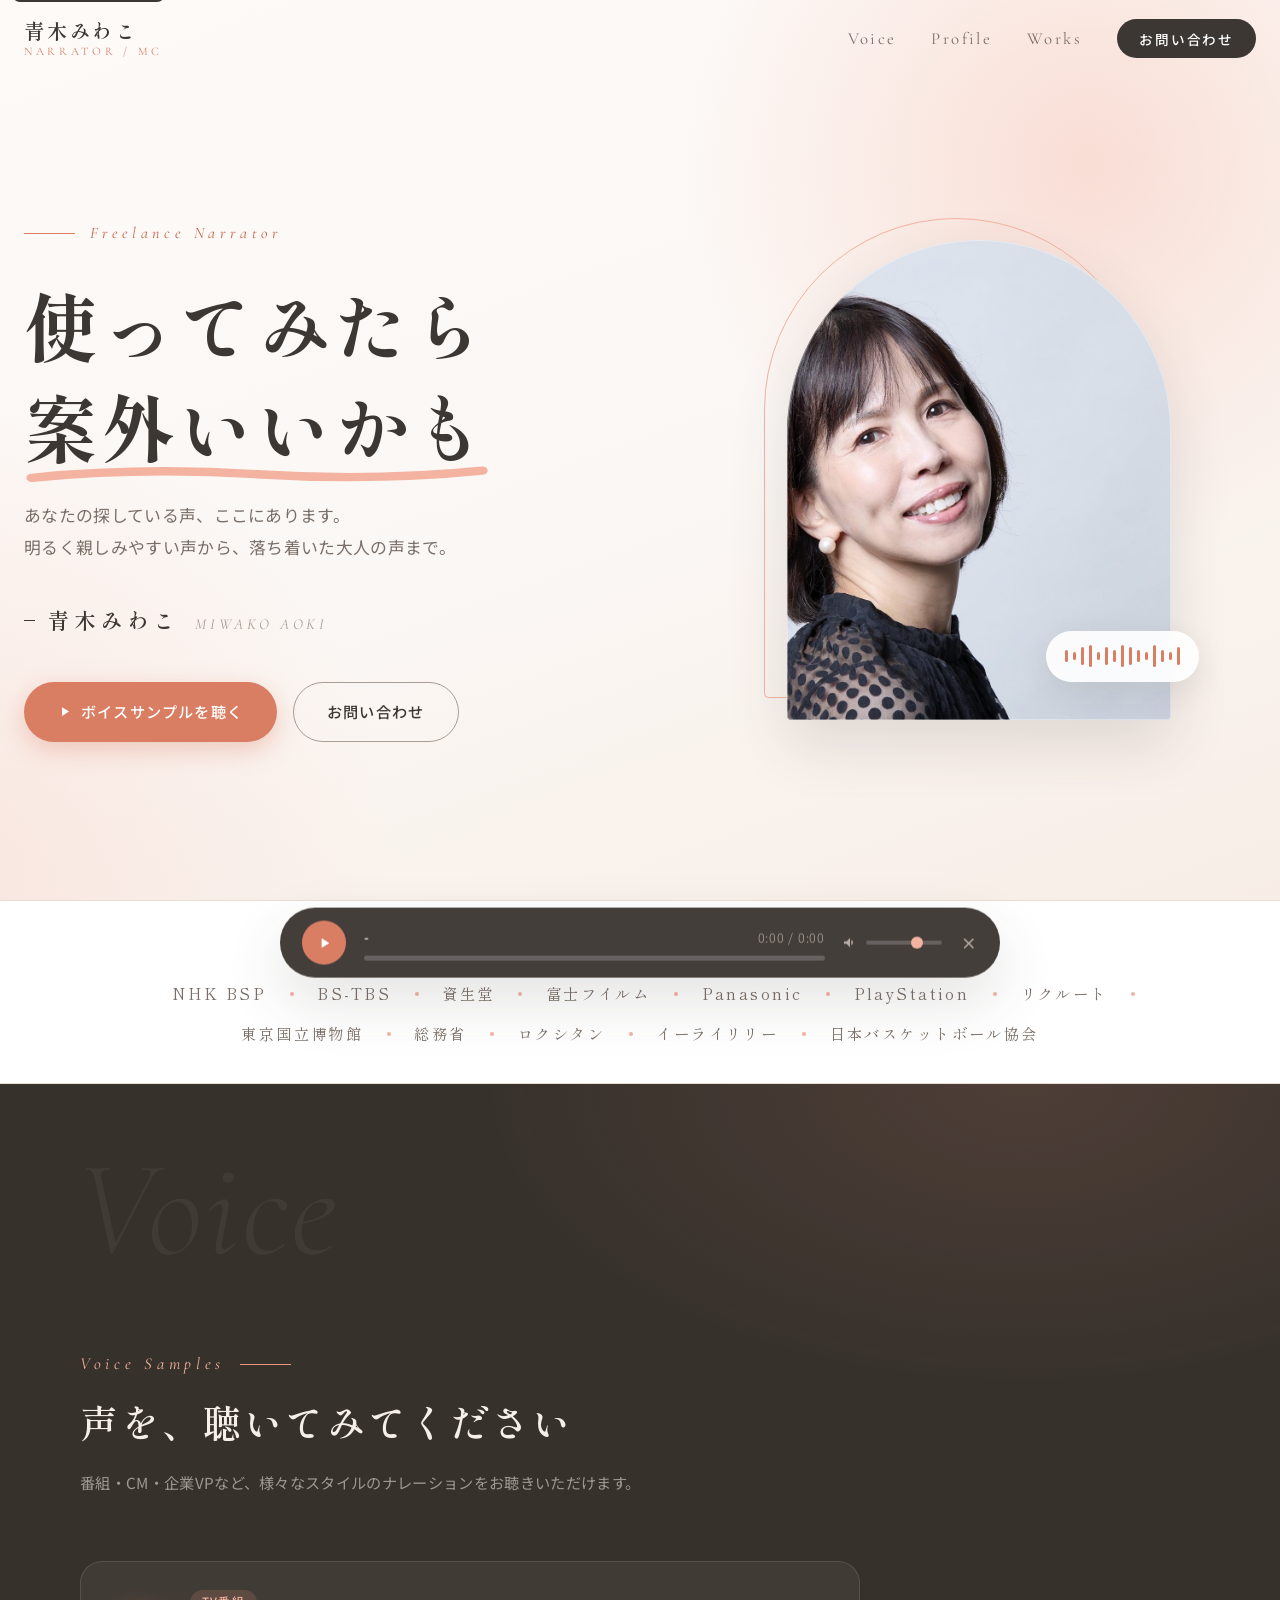
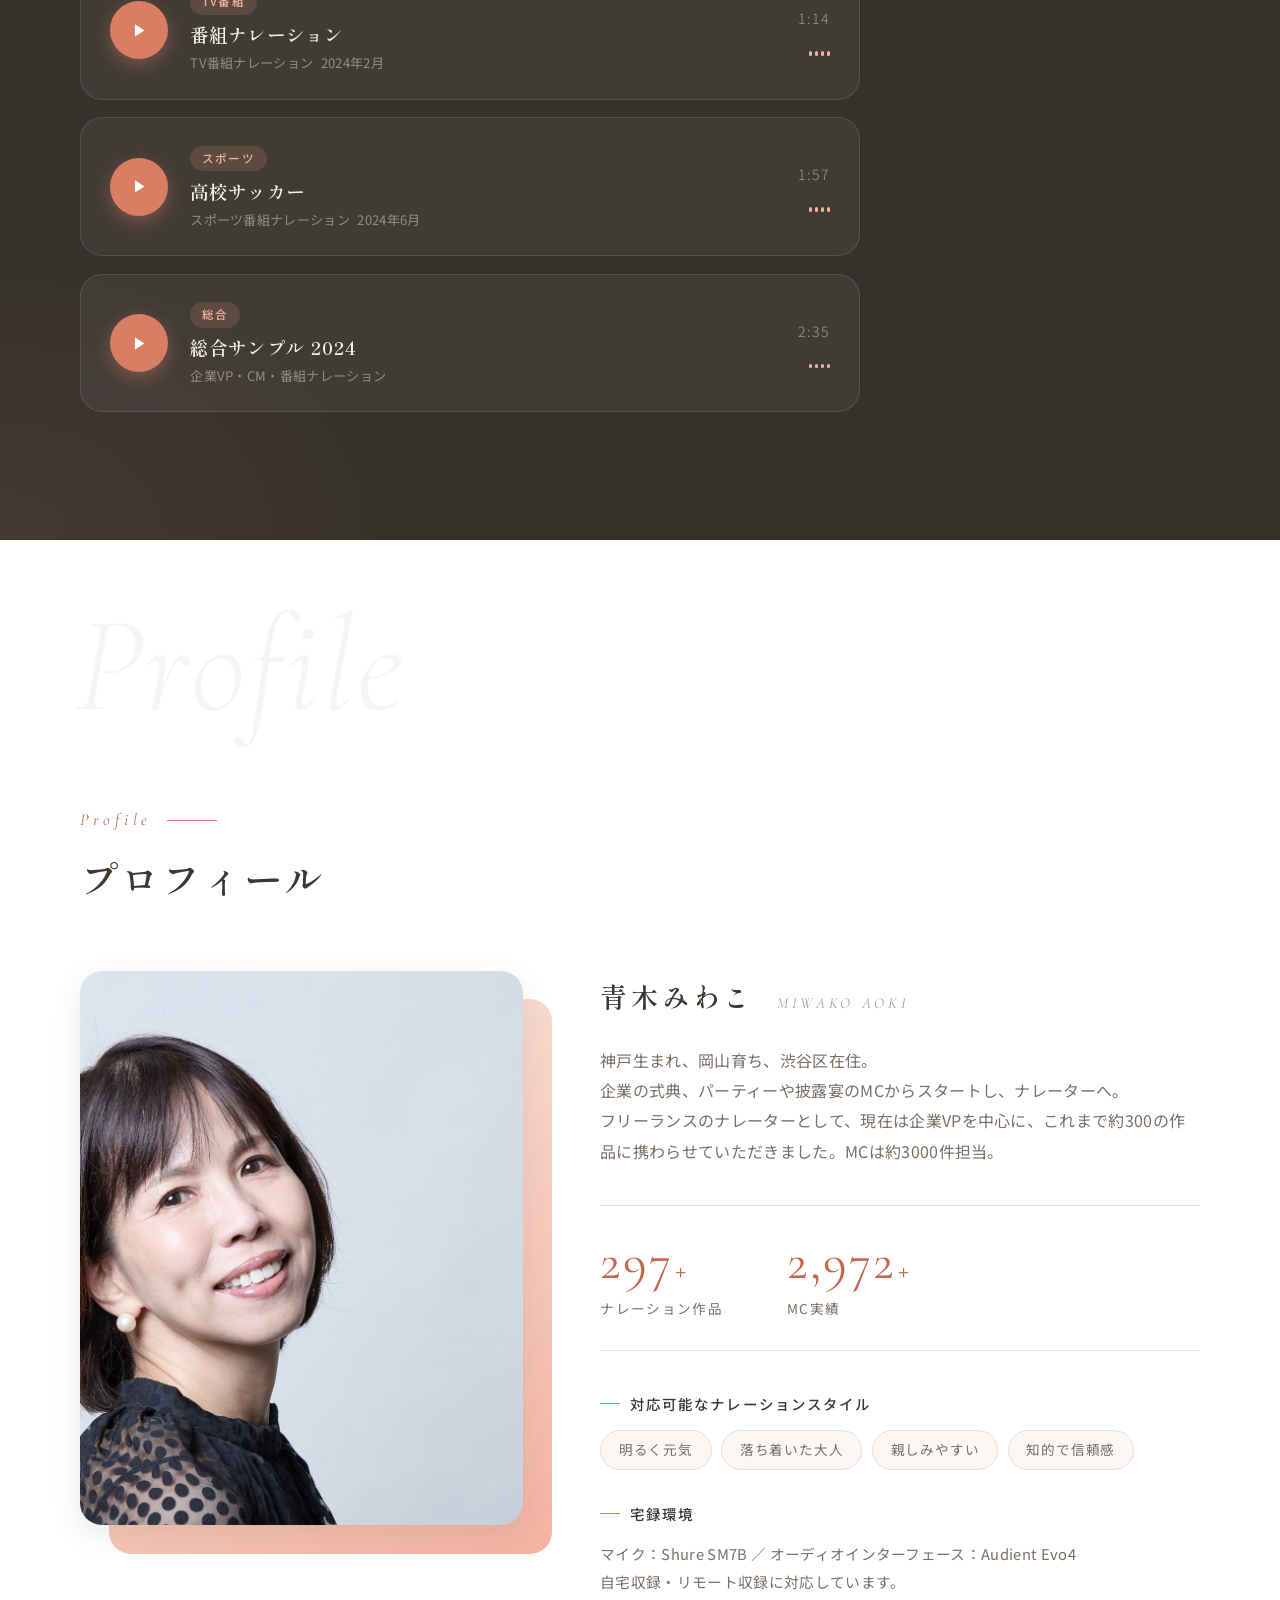
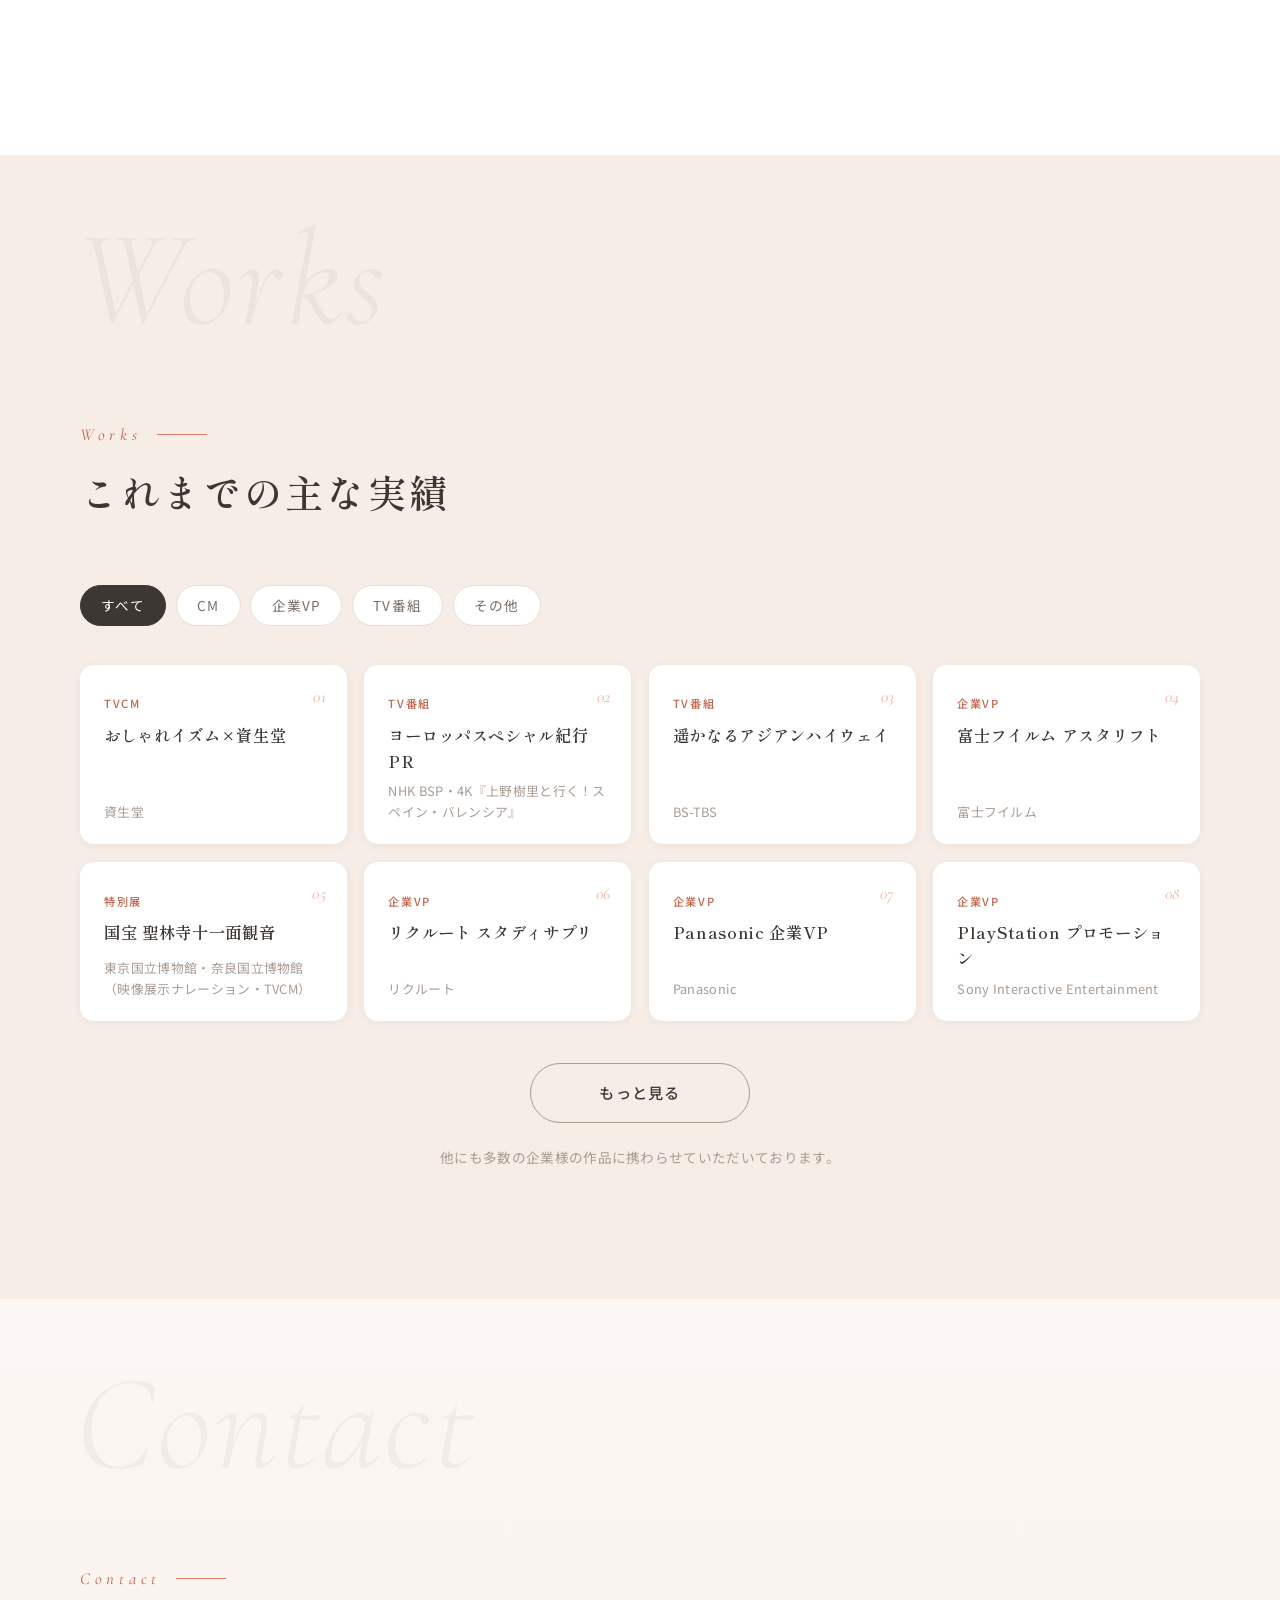
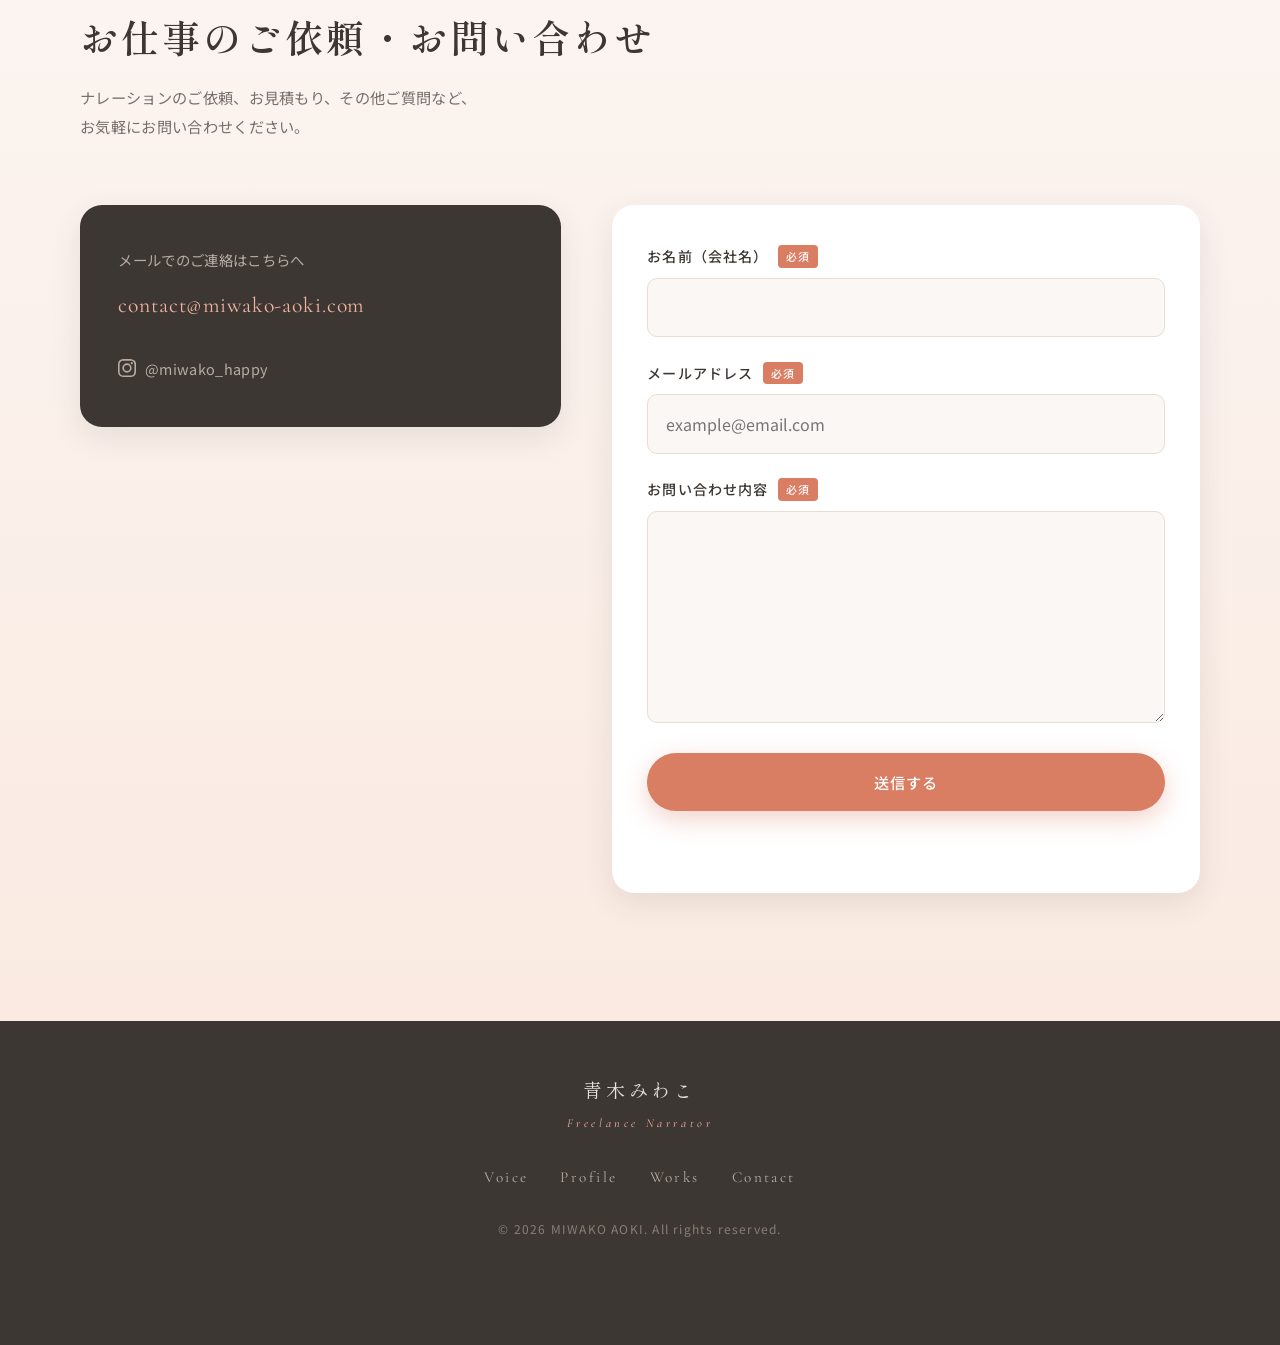
==== index.html @ 75bc6052 "デザイン刷新: セクションに明暗のリズムと奥行きを追加 - Scrollインジケーター（縦線）を削除 - Voiceセクションをダークな収録スタジオ調に反転 - 各セクション見出しに大きな英字の透かし" ====
<!DOCTYPE html>
<html lang="ja">
<head>
    <meta charset="UTF-8">
    <meta name="viewport" content="width=device-width, initial-scale=1.0">
    <title>青木みわこ｜フリーランスナレーター - NHK・資生堂など約300作品の実績</title>
    <meta name="description" content="「使ってみたら案外いいかも」明るく親しみやすい声から落ち着いた大人の声まで。NHK、BS-TBS、資生堂など約300作品の実績を持つフリーランスナレーター青木みわこ。企業VP・CM・番組ナレーション・MC対応可能。">
    <meta name="keywords" content="青木みわこ,ナレーター,ナレーション,フリーランス,ボイスサンプル,CM,企業VP,音声収録,MC,司会,NHK,資生堂,東京">
    <meta name="author" content="青木みわこ">
    <meta name="robots" content="index, follow">
    <link rel="canonical" href="https://miwako-aoki.com/">

    <link rel="icon" type="image/svg+xml" href="assets/images/favicon.svg">
    <link rel="apple-touch-icon" sizes="180x180" href="assets/images/apple-touch-icon.png">
    <meta name="theme-color" content="#F4B3A0">
    <link rel="preload" as="image" href="assets/images/profile.jpg">

    <!-- OGP -->
    <meta property="og:title" content="青木みわこ｜フリーランスナレーター">
    <meta property="og:description" content="「使ってみたら案外いいかも」NHK・資生堂など約300作品の実績。明るく親しみやすい声から落ち着いた大人の声まで。">
    <meta property="og:type" content="website">
    <meta property="og:url" content="https://miwako-aoki.com/">
    <meta property="og:image" content="https://miwako-aoki.com/assets/images/ogp.jpg">
    <meta property="og:image:width" content="1200">
    <meta property="og:image:height" content="630">
    <meta property="og:image:alt" content="青木みわこ フリーランスナレーター「使ってみたら案外いいかも」">
    <meta property="og:locale" content="ja_JP">
    <meta property="og:site_name" content="青木みわこ ナレーターポートフォリオ">
    <meta name="twitter:card" content="summary_large_image">
    <meta name="twitter:title" content="青木みわこ｜フリーランスナレーター">
    <meta name="twitter:description" content="NHK・資生堂など約300作品の実績。明るく親しみやすい声から落ち着いた大人の声まで対応可能。">
    <meta name="twitter:image" content="https://miwako-aoki.com/assets/images/ogp.jpg">

    <script type="application/ld+json">
    {
        "@context": "https://schema.org",
        "@type": "Person",
        "name": "青木みわこ",
        "alternateName": "MIWAKO AOKI",
        "jobTitle": "フリーランスナレーター",
        "description": "約300作品のナレーション実績と約3000件のMC経験を持つフリーランスナレーター",
        "url": "https://miwako-aoki.com/",
        "image": "https://miwako-aoki.com/assets/images/profile.jpg",
        "email": "mailto:contact@miwako-aoki.com",
        "sameAs": ["https://www.instagram.com/miwako_happy/"],
        "address": {
            "@type": "PostalAddress",
            "addressLocality": "渋谷区",
            "addressRegion": "東京都",
            "addressCountry": "JP"
        },
        "knowsAbout": ["ナレーション", "CM", "企業VP", "番組ナレーション", "MC", "司会"],
        "hasOccupation": {
            "@type": "Occupation",
            "name": "ナレーター",
            "skills": "ナレーション、ボイスオーバー、CM読み、企業VP、番組ナレーション"
        }
    }
    </script>

    <!-- Fonts -->
    <link rel="preconnect" href="https://fonts.googleapis.com">
    <link rel="preconnect" href="https://fonts.gstatic.com" crossorigin>
    <link href="https://fonts.googleapis.com/css2?family=Shippori+Mincho:wght@500;600;700&family=Noto+Sans+JP:wght@300;400;500;700&family=Cormorant+Garamond:ital,wght@0,300;0,400;1,300;1,400&display=swap" rel="stylesheet">

    <link rel="stylesheet" href="css/style.css">
    <script>document.documentElement.classList.add('js');</script>
</head>
<body>

    <!-- Skip link -->
    <a href="#main" class="skip-link">本文へスキップ</a>

    <!-- Header -->
    <header id="header" class="header">
        <div class="header-inner">
            <a href="#home" class="brand">
                <span class="brand-name">青木みわこ</span>
                <span class="brand-role">Narrator / MC</span>
            </a>

            <nav class="nav" aria-label="メインナビゲーション">
                <ul class="nav-list" id="navMenu">
                    <li><a href="#voice" class="nav-link">Voice</a></li>
                    <li><a href="#profile" class="nav-link">Profile</a></li>
                    <li><a href="#works" class="nav-link">Works</a></li>
                    <li><a href="#contact" class="nav-link nav-link--cta">お問い合わせ</a></li>
                </ul>
            </nav>

            <button class="menu-toggle" id="menuToggle" aria-label="メニューを開く" aria-expanded="false" aria-controls="navMenu">
                <span></span><span></span>
            </button>
        </div>
    </header>

    <main id="main">

        <!-- ============ Hero ============ -->
        <section id="home" class="hero">
            <div class="hero-inner">
                <div class="hero-text">
                    <p class="hero-eyebrow"><span class="eyebrow-line"></span>Freelance Narrator</p>
                    <h1 class="hero-title">
                        使ってみたら<br><span class="accent-underline">案外いいかも</span>
                    </h1>
                    <p class="hero-lead">
                        あなたの探している声、ここにあります。<br>
                        明るく親しみやすい声から、落ち着いた大人の声まで。
                    </p>
                    <div class="hero-name">
                        <span class="hero-name-ja">青木みわこ</span>
                        <span class="hero-name-en">MIWAKO AOKI</span>
                    </div>
                    <div class="hero-actions">
                        <a href="#voice" class="btn btn--primary">
                            <svg class="icon" viewBox="0 0 24 24" aria-hidden="true"><path d="M8 5v14l11-7z" fill="currentColor"/></svg>
                            ボイスサンプルを聴く
                        </a>
                        <a href="#contact" class="btn btn--ghost">お問い合わせ</a>
                    </div>
                </div>

                <div class="hero-visual">
                    <div class="hero-photo-frame">
                        <img src="assets/images/profile.jpg" alt="ナレーター 青木みわこのプロフィール写真" class="hero-photo" fetchpriority="high">
                    </div>
                    <div class="hero-wave" aria-hidden="true">
                        <span></span><span></span><span></span><span></span><span></span>
                        <span></span><span></span><span></span><span></span><span></span>
                        <span></span><span></span><span></span><span></span><span></span>
                    </div>
                </div>
            </div>

        </section>

        <!-- ============ Clients strip ============ -->
        <div class="clients">
            <div class="container">
                <p class="clients-label">これまでにご一緒した主なクライアント・放送局</p>
                <ul class="clients-list">
                    <li>NHK BSP</li>
                    <li>BS-TBS</li>
                    <li>資生堂</li>
                    <li>富士フイルム</li>
                    <li>Panasonic</li>
                    <li>PlayStation</li>
                    <li>リクルート</li>
                    <li>東京国立博物館</li>
                    <li>総務省</li>
                    <li>ロクシタン</li>
                    <li>イーライリリー</li>
                    <li>日本バスケットボール協会</li>
                </ul>
            </div>
        </div>

        <!-- ============ Voice Samples ============ -->
        <section id="voice" class="section section--voice">
            <div class="container">
                <header class="section-head reveal">
                    <span class="section-ghost" aria-hidden="true">Voice</span>
                    <p class="section-label">Voice Samples</p>
                    <h2 class="section-title">声を、聴いてみてください</h2>
                    <p class="section-lead">番組・CM・企業VPなど、様々なスタイルのナレーションをお聴きいただけます。</p>
                </header>

                <div class="samples" id="sampleList">
                    <!-- サンプル編集: data-src=音声ファイル / sample-title=タイトル / sample-meta=説明 -->
                    <article class="sample-card reveal" data-src="assets/audio/sample1.mp3" data-title="番組ナレーション">
                        <button class="sample-play" aria-label="番組ナレーションのサンプルを再生">
                            <svg class="icon icon-play" viewBox="0 0 24 24" aria-hidden="true"><path d="M8 5v14l11-7z" fill="currentColor"/></svg>
                            <svg class="icon icon-pause" viewBox="0 0 24 24" aria-hidden="true"><path d="M6 5h4v14H6zM14 5h4v14h-4z" fill="currentColor"/></svg>
                        </button>
                        <div class="sample-body">
                            <p class="sample-tag">TV番組</p>
                            <h3 class="sample-title">番組ナレーション</h3>
                            <p class="sample-meta">TV番組ナレーション&ensp;2024年2月</p>
                        </div>
                        <div class="sample-side">
                            <span class="sample-duration">1:14</span>
                            <div class="sample-eq" aria-hidden="true"><span></span><span></span><span></span><span></span></div>
                        </div>
                    </article>

                    <article class="sample-card reveal" data-src="assets/audio/sample2.mp3" data-title="高校サッカー">
                        <button class="sample-play" aria-label="高校サッカーのサンプルを再生">
                            <svg class="icon icon-play" viewBox="0 0 24 24" aria-hidden="true"><path d="M8 5v14l11-7z" fill="currentColor"/></svg>
                            <svg class="icon icon-pause" viewBox="0 0 24 24" aria-hidden="true"><path d="M6 5h4v14H6zM14 5h4v14h-4z" fill="currentColor"/></svg>
                        </button>
                        <div class="sample-body">
                            <p class="sample-tag">スポーツ</p>
                            <h3 class="sample-title">高校サッカー</h3>
                            <p class="sample-meta">スポーツ番組ナレーション&ensp;2024年6月</p>
                        </div>
                        <div class="sample-side">
                            <span class="sample-duration">1:57</span>
                            <div class="sample-eq" aria-hidden="true"><span></span><span></span><span></span><span></span></div>
                        </div>
                    </article>

                    <article class="sample-card reveal" data-src="assets/audio/sample3.mp3" data-title="総合サンプル 2024">
                        <button class="sample-play" aria-label="総合サンプルを再生">
                            <svg class="icon icon-play" viewBox="0 0 24 24" aria-hidden="true"><path d="M8 5v14l11-7z" fill="currentColor"/></svg>
                            <svg class="icon icon-pause" viewBox="0 0 24 24" aria-hidden="true"><path d="M6 5h4v14H6zM14 5h4v14h-4z" fill="currentColor"/></svg>
                        </button>
                        <div class="sample-body">
                            <p class="sample-tag">総合</p>
                            <h3 class="sample-title">総合サンプル 2024</h3>
                            <p class="sample-meta">企業VP・CM・番組ナレーション</p>
                        </div>
                        <div class="sample-side">
                            <span class="sample-duration">2:35</span>
                            <div class="sample-eq" aria-hidden="true"><span></span><span></span><span></span><span></span></div>
                        </div>
                    </article>
                </div>
            </div>
        </section>

        <!-- ============ Profile ============ -->
        <section id="profile" class="section section--profile">
            <div class="container">
                <header class="section-head reveal">
                    <span class="section-ghost" aria-hidden="true">Profile</span>
                    <p class="section-label">Profile</p>
                    <h2 class="section-title">プロフィール</h2>
                </header>

                <div class="profile-grid">
                    <figure class="profile-photo reveal">
                        <img src="assets/images/profile.jpg" alt="青木みわこ" loading="lazy">
                    </figure>

                    <div class="profile-body">
                        <h3 class="profile-name reveal">青木みわこ <span class="profile-name-en">MIWAKO AOKI</span></h3>
                        <p class="profile-bio reveal">
                            神戸生まれ、岡山育ち、渋谷区在住。<br>
                            企業の式典、パーティーや披露宴のMCからスタートし、ナレーターへ。<br>
                            フリーランスのナレーターとして、現在は企業VPを中心に、これまで約300の作品に携わらせていただきました。MCは約3000件担当。
                        </p>

                        <div class="stats reveal">
                            <div class="stat">
                                <p class="stat-number"><span data-count="300">0</span><small>+</small></p>
                                <p class="stat-label">ナレーション作品</p>
                            </div>
                            <div class="stat">
                                <p class="stat-number"><span data-count="3000">0</span><small>+</small></p>
                                <p class="stat-label">MC実績</p>
                            </div>
                        </div>

                        <div class="profile-detail reveal">
                            <h4 class="profile-detail-title">対応可能なナレーションスタイル</h4>
                            <ul class="tag-list">
                                <li>明るく元気</li>
                                <li>落ち着いた大人</li>
                                <li>親しみやすい</li>
                                <li>知的で信頼感</li>
                            </ul>
                        </div>

                        <div class="profile-detail reveal">
                            <h4 class="profile-detail-title">宅録環境</h4>
                            <p class="profile-detail-text">
                                マイク：Shure SM7B ／ オーディオインターフェース：Audient Evo4<br>
                                自宅収録・リモート収録に対応しています。
                            </p>
                        </div>
                    </div>
                </div>
            </div>
        </section>

        <!-- ============ Works ============ -->
        <section id="works" class="section section--works">
            <div class="container">
                <header class="section-head reveal">
                    <span class="section-ghost" aria-hidden="true">Works</span>
                    <p class="section-label">Works</p>
                    <h2 class="section-title">これまでの主な実績</h2>
                </header>

                <div class="works-filter reveal" role="group" aria-label="実績の絞り込み">
                    <button class="filter-btn is-active" data-filter="all">すべて</button>
                    <button class="filter-btn" data-filter="cm">CM</button>
                    <button class="filter-btn" data-filter="vp">企業VP</button>
                    <button class="filter-btn" data-filter="tv">TV番組</button>
                    <button class="filter-btn" data-filter="other">その他</button>
                </div>

                <div class="works-grid" id="worksGrid">
                    <!-- 実績編集: data-category / work-tag / work-title / work-client -->
                    <article class="work-card reveal" data-category="cm">
                        <span class="work-tag">TVCM</span>
                        <h3 class="work-title">おしゃれイズム×資生堂</h3>
                        <p class="work-client">資生堂</p>
                    </article>
                    <article class="work-card reveal" data-category="tv">
                        <span class="work-tag">TV番組</span>
                        <h3 class="work-title">ヨーロッパスペシャル紀行 PR</h3>
                        <p class="work-client">NHK BSP・4K『上野樹里と行く！スペイン・バレンシア』</p>
                    </article>
                    <article class="work-card reveal" data-category="tv">
                        <span class="work-tag">TV番組</span>
                        <h3 class="work-title">遥かなるアジアンハイウェイ</h3>
                        <p class="work-client">BS-TBS</p>
                    </article>
                    <article class="work-card reveal" data-category="vp">
                        <span class="work-tag">企業VP</span>
                        <h3 class="work-title">富士フイルム アスタリフト</h3>
                        <p class="work-client">富士フイルム</p>
                    </article>
                    <article class="work-card reveal" data-category="other">
                        <span class="work-tag">特別展</span>
                        <h3 class="work-title">国宝 聖林寺十一面観音</h3>
                        <p class="work-client">東京国立博物館・奈良国立博物館（映像展示ナレーション・TVCM）</p>
                    </article>
                    <article class="work-card reveal" data-category="vp">
                        <span class="work-tag">企業VP</span>
                        <h3 class="work-title">リクルート スタディサプリ</h3>
                        <p class="work-client">リクルート</p>
                    </article>
                    <article class="work-card reveal" data-category="vp">
                        <span class="work-tag">企業VP</span>
                        <h3 class="work-title">Panasonic 企業VP</h3>
                        <p class="work-client">Panasonic</p>
                    </article>
                    <article class="work-card reveal" data-category="vp">
                        <span class="work-tag">企業VP</span>
                        <h3 class="work-title">PlayStation プロモーション</h3>
                        <p class="work-client">Sony Interactive Entertainment</p>
                    </article>
                    <article class="work-card reveal is-extra" data-category="vp">
                        <span class="work-tag">医薬品VP</span>
                        <h3 class="work-title">イーライリリー 医薬品紹介</h3>
                        <p class="work-client">イーライリリー</p>
                    </article>
                    <article class="work-card reveal is-extra" data-category="vp">
                        <span class="work-tag">企業VP</span>
                        <h3 class="work-title">ロクシタン 商品紹介</h3>
                        <p class="work-client">ロクシタン</p>
                    </article>
                    <article class="work-card reveal is-extra" data-category="other">
                        <span class="work-tag">官公庁</span>
                        <h3 class="work-title">総務省 広報映像</h3>
                        <p class="work-client">総務省</p>
                    </article>
                    <article class="work-card reveal is-extra" data-category="other">
                        <span class="work-tag">スポーツ</span>
                        <h3 class="work-title">日本バスケットボール協会</h3>
                        <p class="work-client">JBA</p>
                    </article>
                    <article class="work-card reveal is-extra" data-category="cm">
                        <span class="work-tag">TVCM</span>
                        <h3 class="work-title">おしゃれクリップ×資生堂</h3>
                        <p class="work-client">資生堂</p>
                    </article>
                    <article class="work-card reveal is-extra" data-category="vp">
                        <span class="work-tag">企業VP</span>
                        <h3 class="work-title">ユースキン 商品紹介</h3>
                        <p class="work-client">ユースキン</p>
                    </article>
                    <article class="work-card reveal is-extra" data-category="vp">
                        <span class="work-tag">企業VP</span>
                        <h3 class="work-title">アイフルホーム 企業紹介</h3>
                        <p class="work-client">アイフルホーム</p>
                    </article>
                    <article class="work-card reveal is-extra" data-category="vp">
                        <span class="work-tag">企業VP</span>
                        <h3 class="work-title">FASTGYM24 プロモーション</h3>
                        <p class="work-client">FASTGYM24</p>
                    </article>
                </div>

                <div class="works-more reveal">
                    <button id="showMore" class="btn btn--ghost">もっと見る</button>
                    <p class="works-note">他にも多数の企業様の作品に携わらせていただいております。</p>
                </div>
            </div>
        </section>

        <!-- ============ Contact ============ -->
        <section id="contact" class="section section--contact">
            <div class="container">
                <header class="section-head reveal">
                    <span class="section-ghost" aria-hidden="true">Contact</span>
                    <p class="section-label">Contact</p>
                    <h2 class="section-title">お仕事のご依頼・お問い合わせ</h2>
                    <p class="section-lead">
                        ナレーションのご依頼、お見積もり、その他ご質問など、<br class="pc-only">
                        お気軽にお問い合わせください。
                    </p>
                </header>

                <div class="contact-grid">
                    <div class="contact-info reveal">
                        <p class="contact-info-lead">メールでのご連絡はこちらへ</p>
                        <a href="mailto:contact@miwako-aoki.com" class="contact-mail">contact@miwako-aoki.com</a>
                        <a href="https://www.instagram.com/miwako_happy/" class="contact-sns" target="_blank" rel="noopener noreferrer" aria-label="Instagram @miwako_happy">
                            <svg class="icon" viewBox="0 0 24 24" aria-hidden="true"><path fill="currentColor" d="M12 2.2c3.2 0 3.6 0 4.9.1 1.2.1 1.8.2 2.2.4.6.2 1 .5 1.4.9.4.4.7.8.9 1.4.2.4.4 1 .4 2.2.1 1.3.1 1.7.1 4.9s0 3.6-.1 4.9c-.1 1.2-.2 1.8-.4 2.2-.2.6-.5 1-.9 1.4-.4.4-.8.7-1.4.9-.4.2-1 .4-2.2.4-1.3.1-1.7.1-4.9.1s-3.6 0-4.9-.1c-1.2-.1-1.8-.2-2.2-.4-.6-.2-1-.5-1.4-.9-.4-.4-.7-.8-.9-1.4-.2-.4-.4-1-.4-2.2-.1-1.3-.1-1.7-.1-4.9s0-3.6.1-4.9c.1-1.2.2-1.8.4-2.2.2-.6.5-1 .9-1.4.4-.4.8-.7 1.4-.9.4-.2 1-.4 2.2-.4 1.3-.1 1.7-.1 4.9-.1M12 0C8.7 0 8.3 0 7 .1 5.7.2 4.9.4 4.1.7c-.8.3-1.4.7-2.1 1.4C1.4 2.7 1 3.4.7 4.1.4 4.9.2 5.7.1 7 0 8.3 0 8.7 0 12s0 3.7.1 5c.1 1.3.3 2.1.6 2.9.3.8.7 1.4 1.4 2.1.6.6 1.3 1 2.1 1.4.8.3 1.6.5 2.9.6 1.3.1 1.7.1 5 .1s3.7 0 5-.1c1.3-.1 2.1-.3 2.9-.6.8-.3 1.4-.7 2.1-1.4.6-.6 1-1.3 1.4-2.1.3-.8.5-1.6.6-2.9.1-1.3.1-1.7.1-5s0-3.7-.1-5c-.1-1.3-.3-2.1-.6-2.9-.3-.8-.7-1.4-1.4-2.1C20.7 1.4 20 1 19.2.7c-.8-.3-1.6-.5-2.9-.6C15 0 14.6 0 12 0zm0 5.8a6.2 6.2 0 1 0 0 12.4 6.2 6.2 0 0 0 0-12.4zM12 16a4 4 0 1 1 0-8 4 4 0 0 1 0 8zm7.8-10.4a1.4 1.4 0 1 1-2.9 0 1.4 1.4 0 0 1 2.9 0z"/></svg>
                            @miwako_happy
                        </a>
                    </div>

                    <form id="contactForm" class="contact-form reveal" novalidate>
                        <div class="form-field">
                            <label for="name">お名前（会社名）<span class="required">必須</span></label>
                            <input type="text" id="name" name="name" autocomplete="name" required>
                        </div>
                        <div class="form-field">
                            <label for="email">メールアドレス<span class="required">必須</span></label>
                            <input type="email" id="email" name="email" autocomplete="email" placeholder="example@email.com" required>
                        </div>
                        <div class="form-field">
                            <label for="message">お問い合わせ内容<span class="required">必須</span></label>
                            <textarea id="message" name="message" rows="6" required></textarea>
                        </div>
                        <button type="submit" class="btn btn--primary btn--wide">送信する</button>
                        <p id="formStatus" class="form-status" role="status" aria-live="polite"></p>
                    </form>
                </div>
            </div>
        </section>
    </main>

    <!-- Footer -->
    <footer class="footer">
        <div class="container footer-inner">
            <p class="footer-brand">
                <span class="footer-name">青木みわこ</span>
                <span class="footer-role">Freelance Narrator</span>
            </p>
            <nav aria-label="フッターナビゲーション">
                <ul class="footer-nav">
                    <li><a href="#voice">Voice</a></li>
                    <li><a href="#profile">Profile</a></li>
                    <li><a href="#works">Works</a></li>
                    <li><a href="#contact">Contact</a></li>
                </ul>
            </nav>
            <p class="footer-copy">&copy; 2026 MIWAKO AOKI. All rights reserved.</p>
        </div>
    </footer>

    <!-- Sticky audio player bar -->
    <div id="playerBar" class="player-bar" aria-hidden="true">
        <audio id="audio" preload="metadata"></audio>
        <button id="playerPlay" class="player-play" aria-label="再生 / 一時停止">
            <svg class="icon icon-play" viewBox="0 0 24 24" aria-hidden="true"><path d="M8 5v14l11-7z" fill="currentColor"/></svg>
            <svg class="icon icon-pause" viewBox="0 0 24 24" aria-hidden="true"><path d="M6 5h4v14H6zM14 5h4v14h-4z" fill="currentColor"/></svg>
        </button>
        <div class="player-main">
            <div class="player-top">
                <span id="playerTitle" class="player-title">-</span>
                <span class="player-time"><span id="playerCurrent">0:00</span> / <span id="playerDuration">0:00</span></span>
            </div>
            <div class="player-progress" id="playerProgress" role="slider" aria-label="再生位置" tabindex="0" aria-valuemin="0" aria-valuemax="100" aria-valuenow="0">
                <div class="player-progress-fill" id="playerProgressFill"></div>
            </div>
        </div>
        <div class="player-volume">
            <svg class="icon" viewBox="0 0 24 24" aria-hidden="true"><path fill="currentColor" d="M3 10v4h4l5 5V5L7 10H3zm13.5 2a4.5 4.5 0 0 0-2.5-4v8a4.5 4.5 0 0 0 2.5-4z"/></svg>
            <input type="range" id="playerVolume" min="0" max="100" value="70" aria-label="音量">
        </div>
        <button id="playerClose" class="player-close" aria-label="プレイヤーを閉じる">
            <svg class="icon" viewBox="0 0 24 24" aria-hidden="true"><path fill="currentColor" d="M19 6.4 17.6 5 12 10.6 6.4 5 5 6.4 10.6 12 5 17.6 6.4 19 12 13.4 17.6 19 19 17.6 13.4 12z"/></svg>
        </button>
    </div>

    <!-- Back to top -->
    <button id="backToTop" class="back-to-top" aria-label="ページトップへ戻る">
        <svg class="icon" viewBox="0 0 24 24" aria-hidden="true"><path fill="currentColor" d="m12 8-6 6 1.4 1.4L12 10.8l4.6 4.6L18 14z"/></svg>
    </button>

    <script src="js/main.js" defer></script>
    <script src="js/audio-player.js" defer></script>
    <script src="js/form.js" defer></script>
</body>
</html>
---- css/style.css ----
/* ==========================================================================
   青木みわこ — Narrator Portfolio
   Warm editorial design: mincho display type × peachy coral accent
   ========================================================================== */

:root {
    /* Colors */
    --bg: #FBF7F4;
    --bg-alt: #F6EDE7;
    --surface: #FFFFFF;
    --ink: #3D3733;
    --ink-soft: #7A6F68;
    --ink-faint: #A99C93;
    --coral: #E8967E;
    --coral-strong: #D97D63;
    --coral-deep: #C2664D;
    --coral-soft: #F4B3A0;
    --coral-tint: #FAEAE2;
    --line: #EADDD3;

    /* Typography */
    --font-serif: 'Shippori Mincho', 'Hiragino Mincho ProN', serif;
    --font-sans: 'Noto Sans JP', 'Hiragino Kaku Gothic ProN', sans-serif;
    --font-latin: 'Cormorant Garamond', 'Shippori Mincho', serif;

    /* Rhythm */
    --header-h: 76px;
    --radius: 14px;
    --radius-lg: 22px;
    --shadow-sm: 0 2px 10px rgba(61, 55, 51, 0.06);
    --shadow-md: 0 10px 30px rgba(61, 55, 51, 0.10);
    --shadow-lg: 0 24px 60px rgba(61, 55, 51, 0.14);
    --ease: cubic-bezier(0.22, 1, 0.36, 1);
}

/* ---------- Reset ---------- */
*, *::before, *::after { box-sizing: border-box; margin: 0; padding: 0; }

html {
    scroll-behavior: smooth;
    scroll-padding-top: calc(var(--header-h) + 12px);
}

body {
    font-family: var(--font-sans);
    font-weight: 400;
    font-size: 16px;
    line-height: 1.9;
    letter-spacing: 0.02em;
    color: var(--ink);
    background: var(--bg);
    -webkit-font-smoothing: antialiased;
    overflow-x: hidden;
}

img { max-width: 100%; display: block; }
ul, ol { list-style: none; }
a { color: inherit; text-decoration: none; }
button { font: inherit; color: inherit; background: none; border: none; cursor: pointer; }
.icon { width: 1em; height: 1em; display: inline-block; vertical-align: -0.12em; }

.container {
    width: min(1120px, 100% - 3rem);
    margin-inline: auto;
}

.skip-link {
    position: absolute; top: -48px; left: 12px; z-index: 300;
    background: var(--ink); color: #fff; padding: 0.6em 1.2em;
    border-radius: 0 0 8px 8px; transition: top 0.2s;
}
.skip-link:focus { top: 0; }

::selection { background: var(--coral-soft); color: #fff; }

/* ---------- Reveal on scroll (scoped to .js so no-JS still shows content) ---------- */
.js .reveal {
    opacity: 0;
    transform: translateY(26px);
    transition: opacity 0.9s var(--ease), transform 0.9s var(--ease);
}
.js .reveal.is-visible { opacity: 1; transform: none; }

@media (prefers-reduced-motion: reduce) {
    html { scroll-behavior: auto; }
    /* iteration-count:1 が重要: これがないと無限ループのアニメーションが超高速で回り続ける */
    *, *::before, *::after {
        animation-duration: 0.001s !important;
        animation-iteration-count: 1 !important;
        transition-duration: 0.001s !important;
    }
    .js .reveal { opacity: 1; transform: none; }
}

/* ---------- Buttons ---------- */
.btn {
    display: inline-flex; align-items: center; justify-content: center; gap: 0.55em;
    padding: 0.95em 2.2em;
    font-size: 0.95rem; font-weight: 500; letter-spacing: 0.08em;
    border-radius: 999px;
    transition: transform 0.35s var(--ease), box-shadow 0.35s var(--ease),
                background-color 0.35s, color 0.35s, border-color 0.35s;
}
.btn--primary {
    background: var(--coral-strong); color: #fff;
    box-shadow: 0 8px 24px rgba(217, 125, 99, 0.35);
}
.btn--primary:hover { background: var(--coral-deep); transform: translateY(-2px); box-shadow: 0 12px 28px rgba(217, 125, 99, 0.45); }
.btn--ghost {
    border: 1px solid var(--ink-faint); color: var(--ink);
    background: transparent;
}
.btn--ghost:hover { border-color: var(--coral-strong); color: var(--coral-deep); transform: translateY(-2px); }
.btn--wide { width: 100%; }
.btn:focus-visible, a:focus-visible, button:focus-visible {
    outline: 2px solid var(--coral-strong); outline-offset: 3px;
}

/* ==========================================================================
   Header
   ========================================================================== */
.header {
    position: fixed; inset: 0 0 auto 0; z-index: 200;
    transition: box-shadow 0.4s;
}
/* blur layer lives on a pseudo-element: backdrop-filter on .header itself
   would turn it into the containing block for the fixed mobile nav overlay */
.header::before {
    content: ""; position: absolute; inset: 0; z-index: -1;
    background: rgba(251, 247, 244, 0.85);
    backdrop-filter: blur(14px);
    -webkit-backdrop-filter: blur(14px);
    opacity: 0;
    transition: opacity 0.4s;
}
.header.is-scrolled { box-shadow: 0 1px 0 var(--line); }
.header.is-scrolled::before { opacity: 1; }
.header-inner {
    width: min(1240px, 100% - 3rem); margin-inline: auto;
    height: var(--header-h);
    display: flex; align-items: center; justify-content: space-between;
}
.brand { display: flex; flex-direction: column; line-height: 1.3; }
.brand-name {
    font-family: var(--font-serif); font-weight: 600; font-size: 1.25rem; letter-spacing: 0.14em;
}
.brand-role {
    font-family: var(--font-latin); font-size: 0.72rem; letter-spacing: 0.32em;
    text-transform: uppercase; color: var(--coral-strong);
}

.nav-list { display: flex; align-items: center; gap: 2.2rem; }
.nav-link {
    position: relative;
    font-family: var(--font-latin); font-size: 1.05rem; letter-spacing: 0.14em;
    color: var(--ink-soft); transition: color 0.3s;
    padding: 0.4em 0;
}
.nav-link::after {
    content: ""; position: absolute; left: 0; bottom: 0;
    width: 100%; height: 1px; background: var(--coral-strong);
    transform: scaleX(0); transform-origin: right;
    transition: transform 0.4s var(--ease);
}
.nav-link:hover, .nav-link.is-active { color: var(--ink); }
.nav-link:hover::after, .nav-link.is-active::after { transform: scaleX(1); transform-origin: left; }

.nav-link--cta {
    font-family: var(--font-sans); font-size: 0.85rem; font-weight: 500;
    color: #fff; background: var(--ink);
    padding: 0.7em 1.6em; border-radius: 999px;
    transition: background-color 0.3s;
}
.nav-link--cta::after { content: none; }
.nav-link--cta, .nav-link--cta.is-active, .nav-link--cta:hover { color: #fff; }
.nav-link--cta:hover { background: var(--coral-strong); }

.menu-toggle { display: none; }

/* ==========================================================================
   Hero
   ========================================================================== */
.hero {
    position: relative;
    min-height: 100svh;
    display: flex; align-items: center;
    padding: calc(var(--header-h) + 3rem) 0 4rem;
    overflow: hidden;
}
/* soft radial washes */
.hero::before {
    content: ""; position: absolute; inset: 0; z-index: -1;
    background:
        radial-gradient(620px 620px at 85% 18%, rgba(244, 179, 160, 0.38), transparent 65%),
        radial-gradient(760px 760px at -5% 95%, rgba(244, 179, 160, 0.24), transparent 60%),
        linear-gradient(160deg, #FDFAF8 0%, var(--bg) 55%, #F7EDE6 100%);
}
.hero-inner {
    width: min(1240px, 100% - 3rem); margin-inline: auto;
    display: grid; grid-template-columns: 1.05fr 0.95fr;
    align-items: center; gap: clamp(2rem, 5vw, 5rem);
}

.hero-eyebrow {
    display: flex; align-items: center; gap: 0.9em;
    font-family: var(--font-latin); font-style: italic;
    font-size: 1rem; letter-spacing: 0.3em; color: var(--coral-deep);
    margin-bottom: 1.6rem;
}
.eyebrow-line { width: 3.2em; height: 1px; background: var(--coral-strong); }

.hero-title {
    font-family: var(--font-serif); font-weight: 700;
    font-size: clamp(2.6rem, 5.8vw, 4.6rem);
    line-height: 1.36; letter-spacing: 0.05em;
    margin-bottom: 1.6rem;
}
.hero-lead {
    font-size: clamp(0.95rem, 1.4vw, 1.05rem);
    color: var(--ink-soft); margin-bottom: 2.2rem;
}
.hero-name { display: flex; align-items: baseline; gap: 1em; margin-bottom: 2.6rem; }
.hero-name-ja {
    font-family: var(--font-serif); font-size: 1.35rem; font-weight: 600; letter-spacing: 0.2em;
    padding-left: 1.1em; position: relative;
}
.hero-name-ja::before {
    content: ""; position: absolute; left: 0; top: 50%;
    width: 0.5em; height: 1px; background: var(--ink);
}
.hero-name-en {
    font-family: var(--font-latin); font-style: italic; letter-spacing: 0.24em;
    color: var(--ink-faint); font-size: 0.95rem;
}
.hero-actions { display: flex; flex-wrap: wrap; gap: 1rem; }

/* photo in arch frame */
.hero-visual { position: relative; justify-self: center; }
.hero-photo-frame {
    position: relative;
    width: clamp(260px, 30vw, 400px);
    aspect-ratio: 4 / 5;
    border-radius: 999px 999px var(--radius-lg) var(--radius-lg);
    overflow: hidden;
    box-shadow: var(--shadow-lg);
}
.hero-photo-frame::after {
    content: ""; position: absolute; inset: 0;
    border-radius: inherit;
    box-shadow: inset 0 0 0 1px rgba(255, 255, 255, 0.35);
}
.hero-photo { width: 100%; height: 100%; object-fit: cover; }
/* offset arch outline behind photo */
.hero-visual::before {
    content: ""; position: absolute; z-index: -1;
    inset: -1.4rem auto auto -1.4rem;
    width: 100%; height: 100%;
    border: 1px solid var(--coral-soft);
    border-radius: 999px 999px var(--radius-lg) var(--radius-lg);
}

/* animated sound wave under photo */
.hero-wave {
    position: absolute; right: -1.8rem; bottom: 2.4rem;
    display: flex; align-items: center; gap: 5px;
    padding: 0.9rem 1.2rem;
    background: rgba(255, 255, 255, 0.9);
    backdrop-filter: blur(6px);
    border-radius: 999px;
    box-shadow: var(--shadow-md);
}
.hero-wave span {
    width: 3px; height: 8px; border-radius: 2px;
    background: var(--coral-strong);
    animation: wave 1.4s ease-in-out infinite;
}
.hero-wave span:nth-child(3n)  { animation-delay: 0.15s; height: 18px; }
.hero-wave span:nth-child(3n+1){ animation-delay: 0.45s; height: 12px; }
.hero-wave span:nth-child(4n)  { animation-delay: 0.6s;  height: 22px; }
.hero-wave span:nth-child(5n)  { animation-delay: 0.3s; }
@keyframes wave {
    0%, 100% { transform: scaleY(0.45); }
    50% { transform: scaleY(1.5); }
}

/* コピーに引くコーラルのマーカー線 */
.accent-underline {
    background: url("data:image/svg+xml,%3Csvg xmlns='http://www.w3.org/2000/svg' viewBox='0 0 300 20' preserveAspectRatio='none'%3E%3Cpath d='M5 14 Q 75 5 150 11 T 295 8' fill='none' stroke='%23F4B3A0' stroke-width='7' stroke-linecap='round'/%3E%3C/svg%3E") no-repeat left 96% / 100% 0.32em;
    padding-bottom: 0.14em;
}

/* ==========================================================================
   Clients strip
   ========================================================================== */
.clients {
    border-block: 1px solid var(--line);
    background: var(--surface);
    padding: 2.2rem 0;
}
.clients-label {
    text-align: center;
    font-size: 0.78rem; letter-spacing: 0.22em;
    color: var(--ink-faint);
    margin-bottom: 1.2rem;
}
.clients-list {
    display: flex; flex-wrap: wrap; justify-content: center;
    align-items: center;
    column-gap: 0; row-gap: 0.7rem;
}
.clients-list li {
    font-family: var(--font-serif); font-size: 0.95rem; letter-spacing: 0.16em;
    color: var(--ink-soft); white-space: nowrap;
    padding: 0 1.6rem; position: relative;
}
.clients-list li::after {
    content: ""; position: absolute; right: -2px; top: 50%; transform: translateY(-50%);
    width: 4px; height: 4px; border-radius: 50%; background: var(--coral-soft);
}
.clients-list li:last-child::after { content: none; }

/* ==========================================================================
   Sections (shared)
   ========================================================================== */
.section { padding: clamp(5rem, 10vw, 8.5rem) 0; }

.section-head {
    position: relative;
    max-width: 640px;
    margin-bottom: clamp(2.8rem, 5vw, 4rem);
}
/* 見出し背後の大きな英字の透かし */
.section-ghost {
    position: absolute; top: -0.52em; left: -0.04em; z-index: 0;
    font-family: var(--font-latin); font-style: italic; font-weight: 300;
    font-size: clamp(4.6rem, 11vw, 8.5rem);
    line-height: 1; letter-spacing: 0.02em;
    color: rgba(61, 55, 51, 0.05);
    pointer-events: none; user-select: none; white-space: nowrap;
}
.section-head > * { position: relative; z-index: 1; }
.section-head > .section-ghost { z-index: 0; }
.section-label {
    font-family: var(--font-latin); font-style: italic;
    font-size: 1.05rem; letter-spacing: 0.28em; color: var(--coral-deep);
    margin-bottom: 0.8rem;
    display: flex; align-items: center; gap: 0.9em;
}
.section-label::after { content: ""; flex: 0 0 3em; height: 1px; background: var(--coral-strong); }
.section-title {
    font-family: var(--font-serif); font-weight: 600;
    font-size: clamp(1.7rem, 3.4vw, 2.4rem);
    letter-spacing: 0.08em; line-height: 1.5;
}
.section-lead { color: var(--ink-soft); margin-top: 1.1rem; font-size: 0.95rem; }

/* ==========================================================================
   Voice Samples
   ========================================================================== */
/* 収録スタジオを思わせるダークセクション */
.section--voice {
    position: relative;
    background:
        radial-gradient(900px 500px at 80% 0%, rgba(232, 150, 126, 0.13), transparent 60%),
        radial-gradient(700px 500px at 0% 100%, rgba(232, 150, 126, 0.08), transparent 55%),
        #37312C;
    color: #F3EDE7;
}
.section--voice .section-title { color: #F6EFE9; }
.section--voice .section-lead { color: rgba(243, 237, 231, 0.55); }
.section--voice .section-label { color: var(--coral-soft); }
.section--voice .section-label::after { background: var(--coral); }
.section--voice .section-ghost { color: rgba(255, 255, 255, 0.05); }

.samples { display: grid; gap: 1.1rem; max-width: 780px; }

.sample-card {
    display: flex; align-items: center; gap: 1.4rem;
    background: rgba(255, 255, 255, 0.05);
    border: 1px solid rgba(255, 255, 255, 0.11);
    border-radius: var(--radius-lg);
    padding: 1.4rem 1.8rem;
    transition: transform 0.4s var(--ease), box-shadow 0.4s var(--ease),
                border-color 0.4s, background-color 0.4s;
}
.sample-card:hover {
    transform: translateY(-3px);
    background: rgba(255, 255, 255, 0.08);
    border-color: rgba(244, 179, 160, 0.5);
    box-shadow: 0 14px 34px rgba(0, 0, 0, 0.3);
}
.sample-card.is-current {
    border-color: var(--coral);
    background: rgba(232, 150, 126, 0.10);
}

.sample-play {
    flex: 0 0 58px; height: 58px; border-radius: 50%;
    display: grid; place-items: center;
    background: var(--coral-strong); color: #fff;
    font-size: 1.3rem;
    box-shadow: 0 6px 18px rgba(217, 125, 99, 0.4);
    transition: background-color 0.3s, color 0.3s, transform 0.3s var(--ease);
}
.sample-play:hover { background: var(--coral-deep); transform: scale(1.08); }
.sample-card.is-playing .sample-play { background: var(--coral-deep); }

/* play/pause icon swap */
.icon-pause { display: none; }
.is-playing .icon-pause { display: block; }
.is-playing .icon-play { display: none; }

.sample-body { flex: 1; min-width: 0; }
.sample-tag {
    display: inline-block;
    font-size: 0.72rem; font-weight: 500; letter-spacing: 0.12em;
    color: var(--coral-soft); background: rgba(232, 150, 126, 0.16);
    border-radius: 999px; padding: 0.15em 1em; margin-bottom: 0.4rem;
}
.sample-title {
    font-family: var(--font-serif); font-size: 1.15rem; font-weight: 600;
    letter-spacing: 0.06em; line-height: 1.5;
    color: #F6EFE9;
}
.sample-meta { font-size: 0.82rem; color: rgba(243, 237, 231, 0.45); margin-top: 0.15rem; }

.sample-side {
    display: flex; flex-direction: column; align-items: flex-end; gap: 0.5rem;
}
.sample-duration {
    /* 数字の高さが揃うようサンセリフを使用（Cormorantはオールドスタイル数字のため不揃いに見える） */
    font-family: var(--font-sans); font-weight: 300;
    font-size: 0.88rem; letter-spacing: 0.08em;
    font-variant-numeric: tabular-nums;
    color: rgba(243, 237, 231, 0.55);
}
.sample-eq { display: flex; align-items: flex-end; gap: 3px; height: 16px; }
.sample-eq span {
    width: 3px; border-radius: 2px; background: var(--coral-soft);
    height: 30%;
    transition: background-color 0.3s;
}
.sample-card.is-playing .sample-eq span {
    background: var(--coral-strong);
    animation: eq 0.9s ease-in-out infinite;
}
.sample-card.is-playing .sample-eq span:nth-child(2) { animation-delay: 0.2s; }
.sample-card.is-playing .sample-eq span:nth-child(3) { animation-delay: 0.4s; }
.sample-card.is-playing .sample-eq span:nth-child(4) { animation-delay: 0.1s; }
@keyframes eq {
    0%, 100% { height: 30%; }
    50% { height: 100%; }
}

/* ==========================================================================
   Profile
   ========================================================================== */
.section--profile { background: var(--surface); }

.profile-grid {
    display: grid; grid-template-columns: 0.85fr 1.15fr;
    gap: clamp(2.5rem, 6vw, 5.5rem);
    align-items: start;
}
.profile-photo {
    position: sticky; top: calc(var(--header-h) + 2rem);
}
.profile-photo img {
    aspect-ratio: 4 / 5; object-fit: cover; width: 100%;
    border-radius: var(--radius-lg);
    box-shadow: var(--shadow-md);
}
/* 写真の背後にずらしたコーラルの色面 */
.profile-photo::before {
    content: ""; position: absolute; z-index: -1;
    inset: 1.8rem -1.8rem -1.8rem 1.8rem;
    background: linear-gradient(150deg, var(--coral-tint), var(--coral-soft));
    border-radius: var(--radius-lg);
}

.profile-name {
    font-family: var(--font-serif); font-size: 1.7rem; font-weight: 600;
    letter-spacing: 0.14em; margin-bottom: 1.4rem;
}
.profile-name-en {
    font-family: var(--font-latin); font-style: italic; font-weight: 400;
    font-size: 0.95rem; letter-spacing: 0.24em; color: var(--ink-faint);
    margin-left: 0.8em;
}
.profile-bio { color: var(--ink-soft); margin-bottom: 2.4rem; }

.stats {
    display: flex; gap: clamp(2rem, 5vw, 4rem);
    padding: 1.8rem 0; margin-bottom: 2.4rem;
    border-block: 1px solid var(--line);
}
.stat-number {
    font-family: var(--font-latin); font-size: clamp(2.4rem, 4vw, 3.2rem);
    line-height: 1.1; color: var(--coral-deep); letter-spacing: 0.04em;
}
.stat-number small { font-size: 0.55em; margin-left: 0.06em; }
.stat-label { font-size: 0.85rem; color: var(--ink-soft); letter-spacing: 0.1em; margin-top: 0.3rem; }

.profile-detail { margin-bottom: 1.9rem; }
.profile-detail-title {
    font-size: 0.9rem; font-weight: 500; letter-spacing: 0.14em;
    margin-bottom: 0.8rem;
    display: flex; align-items: center; gap: 0.7em;
}
.profile-detail-title::before {
    content: ""; width: 1.4em; height: 1px; background: var(--coral-strong);
}
.profile-detail-text { font-size: 0.92rem; color: var(--ink-soft); }

.tag-list { display: flex; flex-wrap: wrap; gap: 0.6rem; }
.tag-list li {
    font-size: 0.85rem; letter-spacing: 0.06em;
    padding: 0.45em 1.3em;
    background: var(--bg); border: 1px solid var(--line);
    border-radius: 999px; color: var(--ink-soft);
    transition: border-color 0.3s, color 0.3s, background-color 0.3s;
}
.tag-list li:hover { border-color: var(--coral-soft); color: var(--coral-deep); background: var(--coral-tint); }

/* ==========================================================================
   Works
   ========================================================================== */
.section--works { background: var(--bg-alt); }

.works-filter {
    display: flex; flex-wrap: wrap; gap: 0.6rem;
    margin-bottom: 2.4rem;
}
.filter-btn {
    font-size: 0.85rem; letter-spacing: 0.08em;
    padding: 0.5em 1.5em; border-radius: 999px;
    border: 1px solid var(--line); background: var(--surface); color: var(--ink-soft);
    transition: all 0.3s;
}
.filter-btn:hover { border-color: var(--coral-soft); color: var(--coral-deep); }
.filter-btn.is-active {
    background: var(--ink); border-color: var(--ink); color: #fff;
}

.works-grid {
    display: grid; grid-template-columns: repeat(4, 1fr);
    gap: 1.1rem;
    counter-reset: work;
}
.work-card {
    position: relative;
    background: var(--surface);
    border-radius: var(--radius);
    padding: 1.6rem 1.5rem 1.4rem;
    border-top: 3px solid transparent;
    box-shadow: var(--shadow-sm);
    transition: transform 0.4s var(--ease), box-shadow 0.4s var(--ease), border-color 0.4s;
    display: flex; flex-direction: column; gap: 0.45rem;
}
/* 通し番号（フィルター時は表示中のカードだけで自動的に振り直される） */
.work-card::before {
    counter-increment: work;
    content: counter(work, decimal-leading-zero);
    position: absolute; top: 1.3rem; right: 1.3rem;
    font-family: var(--font-latin); font-style: italic;
    font-size: 1.05rem; line-height: 1;
    color: var(--coral-soft);
}
.work-card:hover {
    transform: translateY(-4px);
    box-shadow: var(--shadow-md);
    border-top-color: var(--coral-strong);
}
.work-tag {
    align-self: flex-start;
    font-size: 0.7rem; font-weight: 500; letter-spacing: 0.14em;
    color: var(--coral-deep);
}
.work-title {
    font-family: var(--font-serif); font-size: 1.02rem; font-weight: 600;
    letter-spacing: 0.04em; line-height: 1.6;
    flex: 1;
}
.work-client { font-size: 0.8rem; color: var(--ink-faint); line-height: 1.6; }

/* show-more / filter states (driven by JS) */
.work-card.is-extra { display: none; }
.works-grid.show-all .work-card.is-extra { display: flex; }
.work-card.is-filtered-out { display: none !important; }

.works-more { text-align: center; margin-top: 2.6rem; }
.works-more .btn { min-width: 220px; }
.works-note { font-size: 0.85rem; color: var(--ink-faint); margin-top: 1.4rem; }

/* ==========================================================================
   Contact
   ========================================================================== */
.section--contact {
    background: linear-gradient(180deg, var(--bg) 0%, var(--coral-tint) 100%);
}

.contact-grid {
    display: grid; grid-template-columns: 0.9fr 1.1fr;
    gap: clamp(2rem, 4vw, 3.5rem);
    align-items: start;
}
.contact-info {
    background: var(--ink);
    color: #EFE8E2;
    border-radius: var(--radius-lg);
    padding: 2.6rem 2.4rem;
    box-shadow: var(--shadow-md);
}
.contact-info-lead { font-size: 0.9rem; color: #B8ACA3; margin-bottom: 0.7rem; }
.contact-mail {
    display: block;
    font-family: var(--font-latin); font-size: clamp(1.1rem, 2vw, 1.35rem);
    letter-spacing: 0.04em; color: var(--coral-soft);
    margin-bottom: 1.8rem;
    word-break: break-all;
    transition: color 0.3s;
}
.contact-mail:hover { color: #fff; }
.contact-sns {
    display: inline-flex; align-items: center; gap: 0.6em;
    font-size: 0.9rem; color: #B8ACA3;
    transition: color 0.3s;
}
.contact-sns .icon { font-size: 1.25em; }
.contact-sns:hover { color: var(--coral-soft); }

.contact-form {
    display: grid; gap: 1.4rem;
    background: var(--surface);
    border-radius: var(--radius-lg);
    padding: 2.4rem 2.2rem;
    box-shadow: var(--shadow-md);
}
.form-field label {
    display: flex; align-items: center; gap: 0.7em;
    font-size: 0.88rem; font-weight: 500; letter-spacing: 0.08em;
    margin-bottom: 0.5rem;
}
.required {
    font-size: 0.68rem; font-weight: 500; color: #fff;
    background: var(--coral-strong);
    border-radius: 4px; padding: 0.1em 0.7em; letter-spacing: 0.12em;
}
.form-field input,
.form-field textarea {
    width: 100%;
    font: inherit; color: var(--ink);
    background: var(--bg);
    border: 1px solid var(--line);
    border-radius: 10px;
    padding: 0.85em 1.1em;
    transition: border-color 0.3s, box-shadow 0.3s;
}
.form-field input:focus,
.form-field textarea:focus {
    outline: none;
    border-color: var(--coral-strong);
    box-shadow: 0 0 0 3px rgba(217, 125, 99, 0.15);
}
.form-field.has-error input,
.form-field.has-error textarea { border-color: #C94F4F; }
textarea { resize: vertical; min-height: 140px; }

.form-status { font-size: 0.88rem; min-height: 1.5em; }
.form-status.is-error { color: #C94F4F; }
.form-status.is-success { color: #4E8A5A; }

/* ==========================================================================
   Footer
   ========================================================================== */
.footer {
    background: var(--ink); color: #E9E2DC;
    padding: 3.2rem 0 6.5rem; /* extra bottom room for player bar */
}
.footer-inner { display: grid; gap: 1.6rem; justify-items: center; text-align: center; }
.footer-brand { display: flex; flex-direction: column; gap: 0.2rem; }
.footer-name { font-family: var(--font-serif); font-size: 1.2rem; letter-spacing: 0.2em; }
.footer-role {
    font-family: var(--font-latin); font-style: italic;
    font-size: 0.75rem; letter-spacing: 0.3em; color: var(--coral-soft);
}
.footer-nav { display: flex; gap: 2rem; }
.footer-nav a {
    font-family: var(--font-latin); font-size: 0.95rem; letter-spacing: 0.16em;
    color: #B8ACA3; transition: color 0.3s;
}
.footer-nav a:hover { color: var(--coral-soft); }
.footer-copy { font-size: 0.75rem; color: #8A7E75; letter-spacing: 0.1em; }

/* ==========================================================================
   Sticky player bar
   ========================================================================== */
.player-bar {
    position: fixed; left: 50%; bottom: 1rem; z-index: 220;
    transform: translate(-50%, calc(100% + 1.5rem));
    width: min(720px, 100% - 2rem);
    display: flex; align-items: center; gap: 1.1rem;
    background: rgba(61, 55, 51, 0.96);
    color: #F3EDE8;
    border-radius: 999px;
    padding: 0.8rem 1.4rem;
    box-shadow: var(--shadow-lg);
    backdrop-filter: blur(10px);
    transition: transform 0.5s var(--ease);
}
.player-bar.is-active { transform: translate(-50%, 0); }

.player-play {
    flex: 0 0 44px; height: 44px; border-radius: 50%;
    display: grid; place-items: center;
    background: var(--coral-strong); color: #fff; font-size: 1.05rem;
    transition: background-color 0.3s, transform 0.3s var(--ease);
}
.player-play:hover { background: var(--coral-deep); transform: scale(1.06); }

.player-main { flex: 1; min-width: 0; }
.player-top {
    display: flex; justify-content: space-between; align-items: baseline;
    gap: 1rem; margin-bottom: 0.35rem;
}
.player-title {
    font-size: 0.85rem; font-weight: 500; letter-spacing: 0.06em;
    white-space: nowrap; overflow: hidden; text-overflow: ellipsis;
}
.player-time {
    font-family: var(--font-sans); font-weight: 300;
    font-size: 0.78rem; letter-spacing: 0.06em;
    font-variant-numeric: tabular-nums;
    color: #B8ACA3; white-space: nowrap;
}
.player-progress {
    position: relative; height: 5px; border-radius: 999px;
    background: rgba(255, 255, 255, 0.18);
    cursor: pointer;
}
.player-progress:focus-visible { outline: 2px solid var(--coral-soft); outline-offset: 4px; }
.player-progress-fill {
    position: absolute; inset: 0 auto 0 0; width: 0%;
    border-radius: inherit;
    background: linear-gradient(90deg, var(--coral-soft), var(--coral-strong));
}
.player-progress-fill::after {
    content: ""; position: absolute; right: -5px; top: 50%;
    transform: translateY(-50%);
    width: 11px; height: 11px; border-radius: 50%;
    background: #fff; box-shadow: 0 1px 4px rgba(0,0,0,0.4);
    opacity: 0; transition: opacity 0.25s;
}
.player-bar:hover .player-progress-fill::after { opacity: 1; }

.player-volume { display: flex; align-items: center; gap: 0.5rem; color: #B8ACA3; }
.player-volume input[type="range"] {
    width: 76px; height: 4px;
    -webkit-appearance: none; appearance: none;
    background: rgba(255, 255, 255, 0.18); border-radius: 999px;
    cursor: pointer;
}
.player-volume input[type="range"]::-webkit-slider-thumb {
    -webkit-appearance: none; appearance: none;
    width: 12px; height: 12px; border-radius: 50%;
    background: var(--coral-soft);
}
.player-volume input[type="range"]::-moz-range-thumb {
    width: 12px; height: 12px; border: none; border-radius: 50%;
    background: var(--coral-soft);
}
.player-close {
    flex: 0 0 auto; color: #B8ACA3; font-size: 1.1rem;
    transition: color 0.3s;
}
.player-close:hover { color: #fff; }

/* ==========================================================================
   Back to top
   ========================================================================== */
.back-to-top {
    position: fixed; right: 1.4rem; bottom: 1.4rem; z-index: 210;
    width: 46px; height: 46px; border-radius: 50%;
    display: grid; place-items: center;
    background: var(--surface); color: var(--ink);
    border: 1px solid var(--line);
    box-shadow: var(--shadow-md);
    font-size: 1.2rem;
    opacity: 0; visibility: hidden; transform: translateY(10px);
    transition: opacity 0.4s, visibility 0.4s, transform 0.4s var(--ease),
                background-color 0.3s, color 0.3s;
}
.back-to-top.is-visible { opacity: 1; visibility: visible; transform: none; }
.back-to-top:hover { background: var(--coral-strong); color: #fff; border-color: var(--coral-strong); }

/* ==========================================================================
   Responsive
   ========================================================================== */
@media (max-width: 1024px) {
    .works-grid { grid-template-columns: repeat(3, 1fr); }
    .hero-inner { grid-template-columns: 1fr 0.9fr; }
}

@media (max-width: 860px) {
    /* --- Mobile nav --- */
    .menu-toggle {
        display: grid; place-items: center; gap: 0;
        width: 46px; height: 46px; z-index: 250;
        position: relative;
    }
    .menu-toggle span {
        position: absolute; left: 50%; top: 50%;
        width: 24px; height: 2px; border-radius: 2px;
        background: var(--ink);
        transition: transform 0.35s var(--ease);
    }
    .menu-toggle span:nth-child(1) { transform: translate(-50%, calc(-50% - 4px)); }
    .menu-toggle span:nth-child(2) { transform: translate(-50%, calc(-50% + 4px)); }
    .menu-toggle.is-open span:nth-child(1) { transform: translate(-50%, -50%) rotate(45deg); }
    .menu-toggle.is-open span:nth-child(2) { transform: translate(-50%, -50%) rotate(-45deg); }

    .nav-list {
        position: fixed; inset: 0; z-index: 240;
        flex-direction: column; justify-content: center; gap: 2.4rem;
        background: rgba(251, 247, 244, 0.97);
        backdrop-filter: blur(16px);
        opacity: 0; visibility: hidden;
        transition: opacity 0.4s, visibility 0.4s;
    }
    .nav-list.is-open { opacity: 1; visibility: visible; }
    .nav-link { font-size: 1.5rem; }
    .nav-link--cta { font-size: 1rem; padding: 0.85em 2.4em; }

    /* --- Hero --- */
    .hero { min-height: auto; padding-bottom: 5.5rem; }
    .hero-inner { grid-template-columns: 1fr; gap: 3rem; }
    .hero-text { order: 2; text-align: center; }
    .hero-eyebrow, .hero-name { justify-content: center; }
    .hero-actions { justify-content: center; }
    .hero-visual { order: 1; }
    .hero-photo-frame { width: min(300px, 72vw); }
    .hero-wave { right: -0.6rem; }
    .hero-scroll { display: none; }

    /* --- Sections --- */
    .profile-grid, .contact-grid { grid-template-columns: 1fr; }
    .profile-photo { position: static; max-width: 420px; margin-right: 1rem; }
    /* モバイルでは色面のずらし量を抑えて横はみ出しを防ぐ */
    .profile-photo::before { inset: 1rem -1rem -1rem 1rem; }
    .works-grid { grid-template-columns: repeat(2, 1fr); }
    .pc-only { display: none; }
}

@media (max-width: 560px) {
    body { font-size: 15px; }
    .works-grid { grid-template-columns: 1fr; }

    .sample-card { padding: 1.1rem 1.2rem; gap: 1rem; }
    .sample-play { flex-basis: 50px; height: 50px; }
    .sample-eq { display: none; }

    .stats { gap: 2rem; }
    .hero-actions .btn { width: 100%; }

    .player-bar { padding: 0.7rem 1rem; gap: 0.8rem; bottom: 0.6rem; }
    .player-volume { display: none; }

    .footer-nav { gap: 1.4rem; flex-wrap: wrap; justify-content: center; }
    .back-to-top { right: 1rem; bottom: 5.4rem; }
}
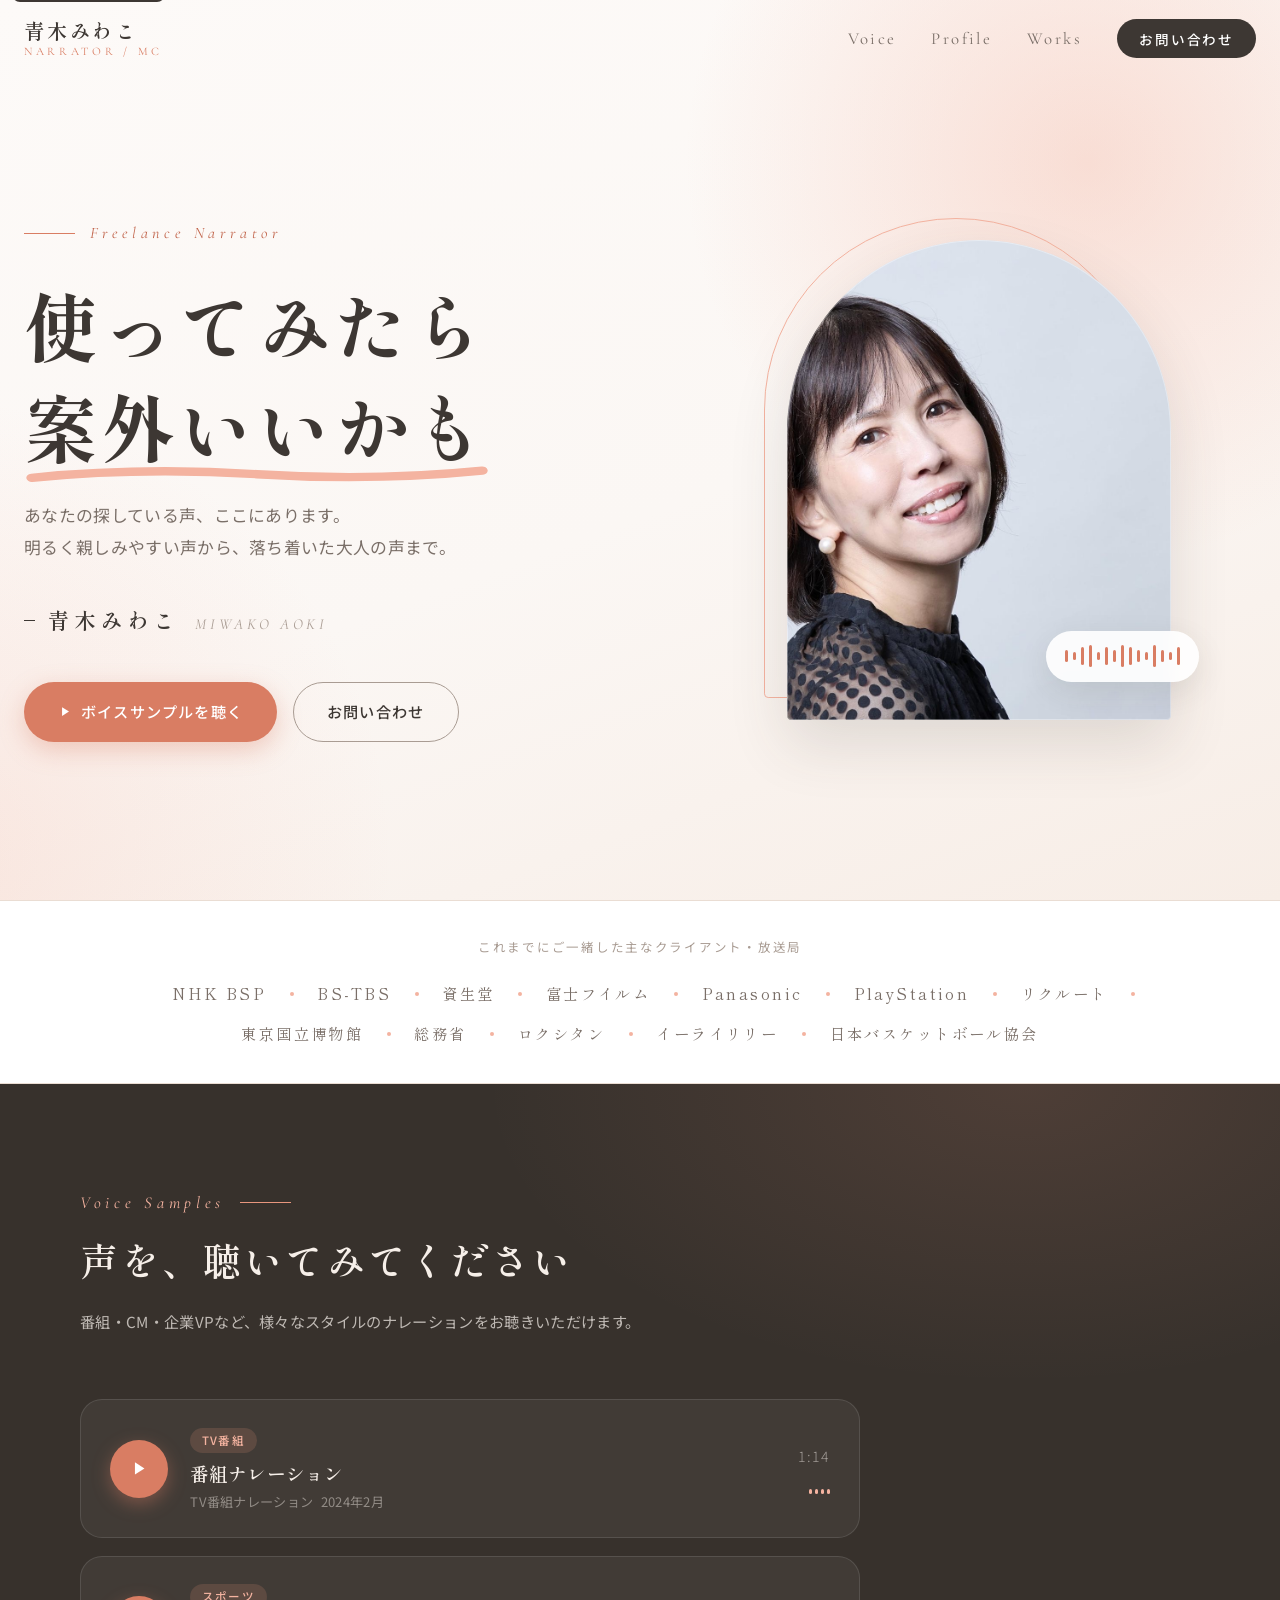
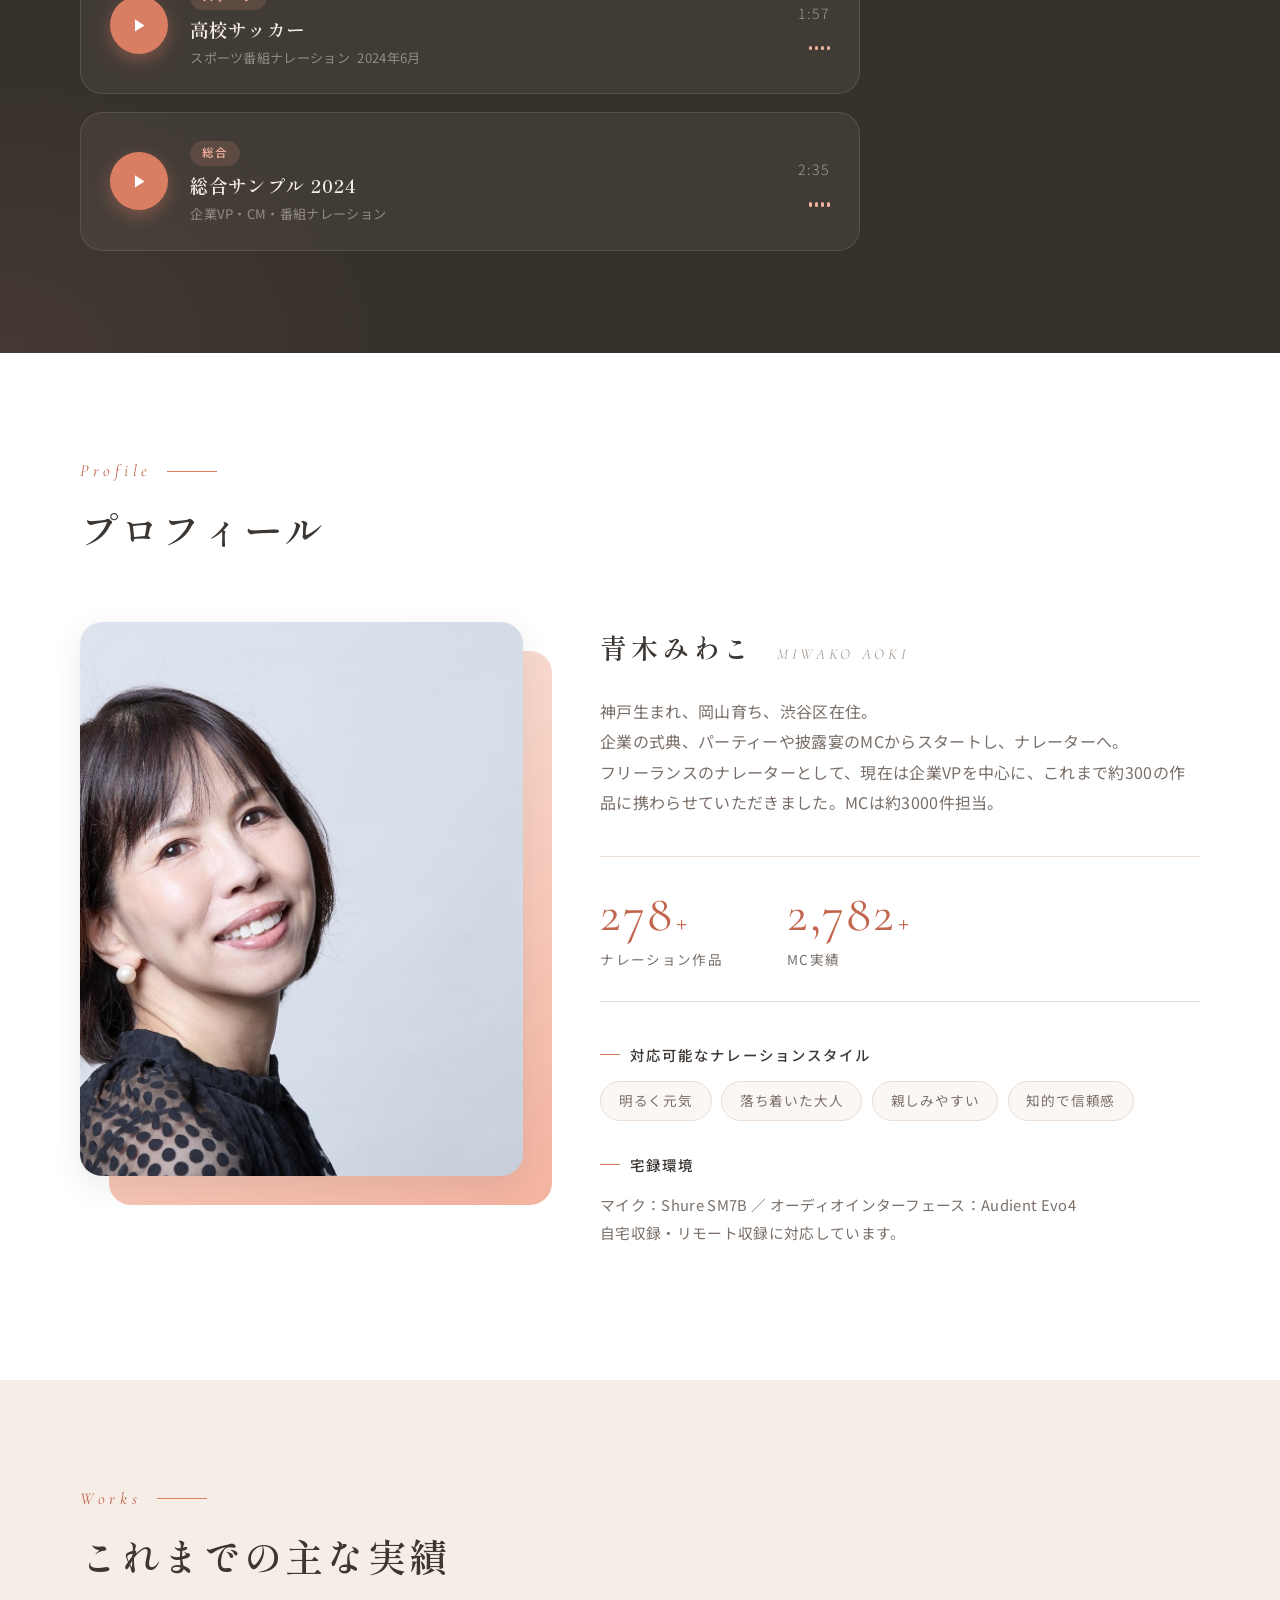
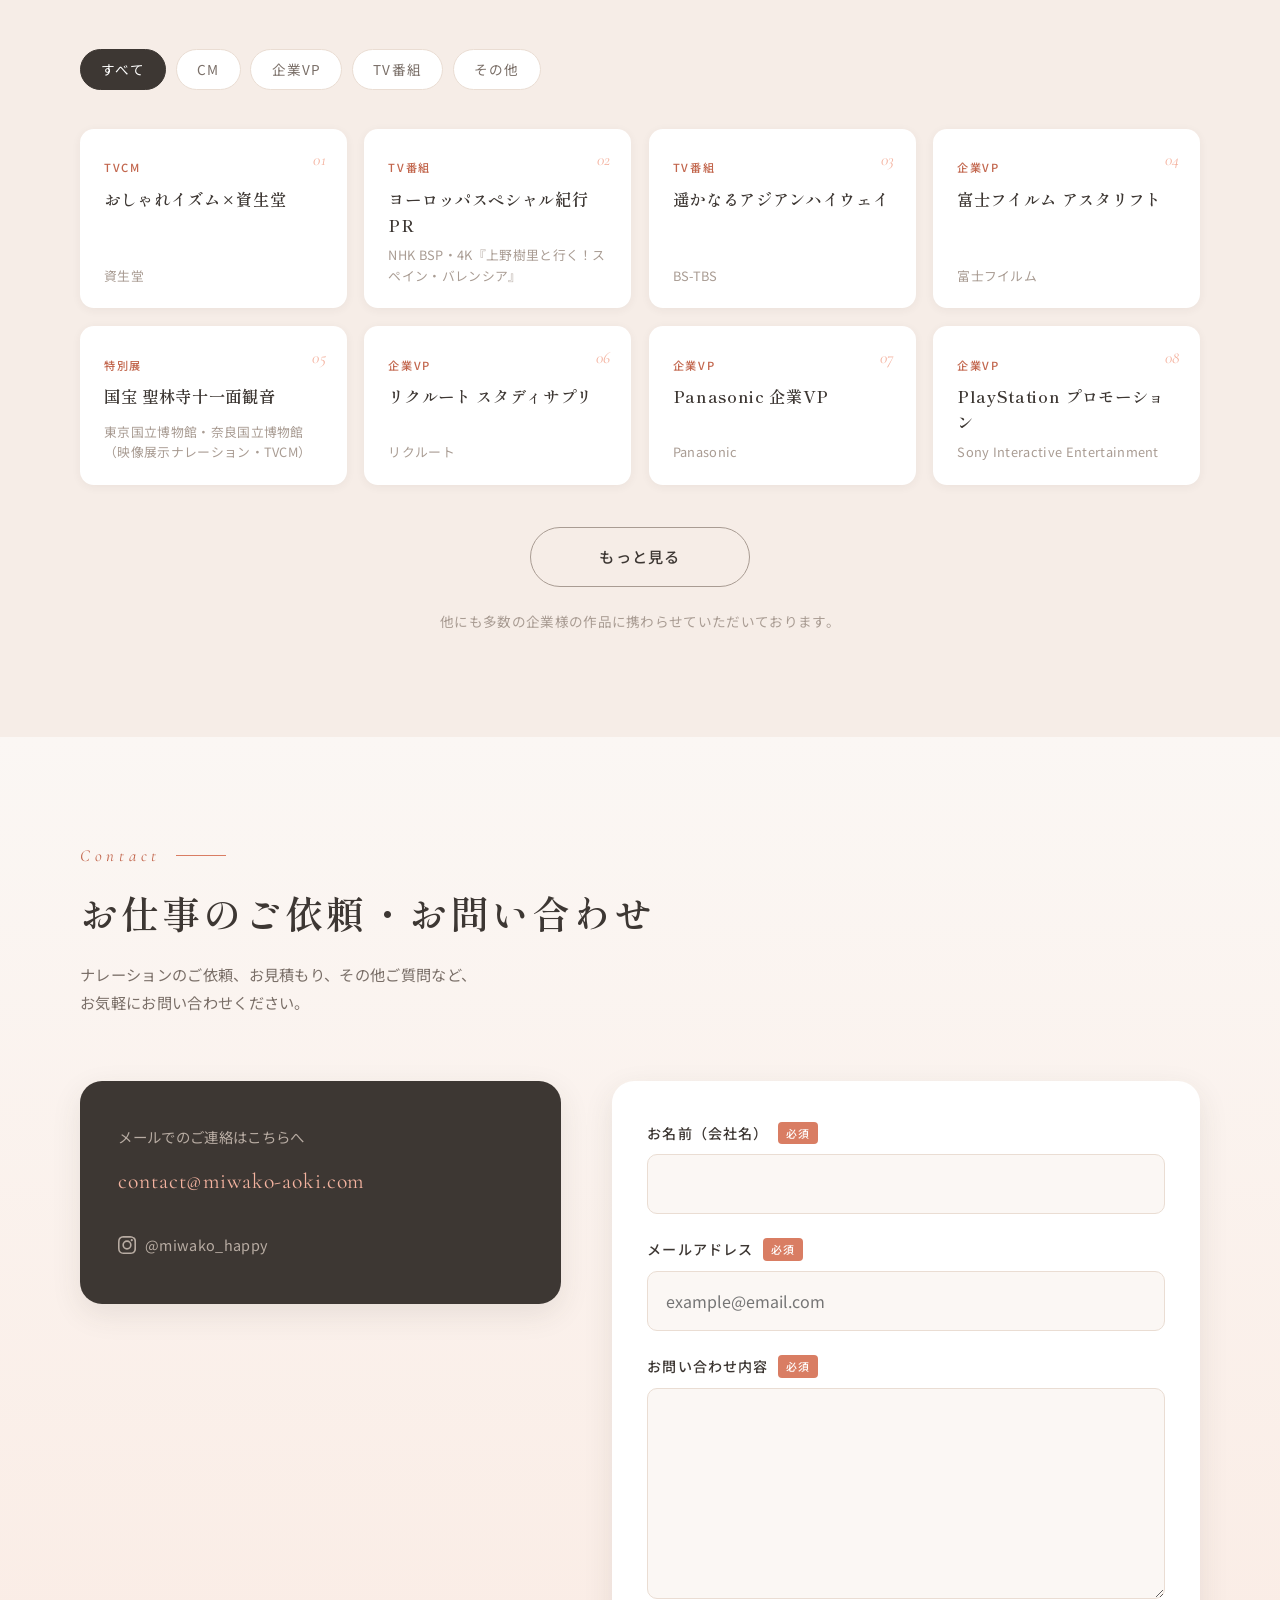
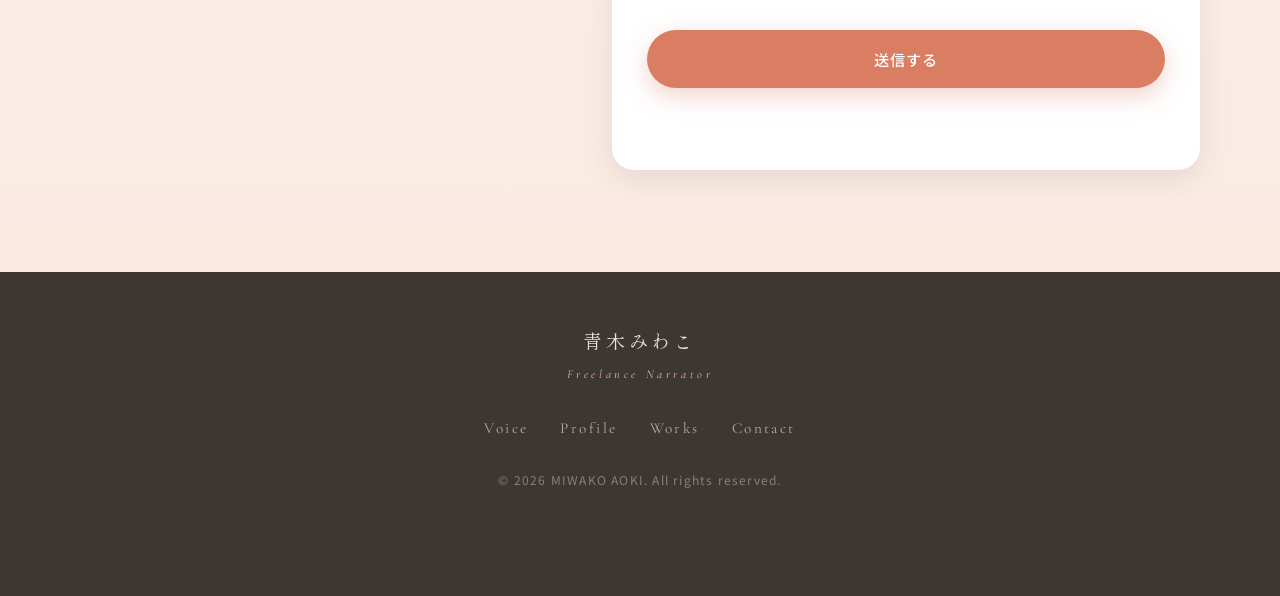
==== commit 6ca7d0bc: "セクション見出し背後の英字透かしを削除し余白を圧縮 不透明度5%でほぼ視認できない上、直下のラベルと同じ単語が重複して 縦の空間だけ占有していたため削除。透かし前提で広めだった セクションの上下余白も" ====
--- a/index.html
+++ b/index.html
@@ -160,7 +160,6 @@
         <section id="voice" class="section section--voice">
             <div class="container">
                 <header class="section-head reveal">
-                    <span class="section-ghost" aria-hidden="true">Voice</span>
                     <p class="section-label">Voice Samples</p>
                     <h2 class="section-title">声を、聴いてみてください</h2>
                     <p class="section-lead">番組・CM・企業VPなど、様々なスタイルのナレーションをお聴きいただけます。</p>
@@ -223,7 +222,6 @@
         <section id="profile" class="section section--profile">
             <div class="container">
                 <header class="section-head reveal">
-                    <span class="section-ghost" aria-hidden="true">Profile</span>
                     <p class="section-label">Profile</p>
                     <h2 class="section-title">プロフィール</h2>
                 </header>
@@ -278,7 +276,6 @@
         <section id="works" class="section section--works">
             <div class="container">
                 <header class="section-head reveal">
-                    <span class="section-ghost" aria-hidden="true">Works</span>
                     <p class="section-label">Works</p>
                     <h2 class="section-title">これまでの主な実績</h2>
                 </header>
@@ -386,7 +383,6 @@
         <section id="contact" class="section section--contact">
             <div class="container">
                 <header class="section-head reveal">
-                    <span class="section-ghost" aria-hidden="true">Contact</span>
                     <p class="section-label">Contact</p>
                     <h2 class="section-title">お仕事のご依頼・お問い合わせ</h2>
                     <p class="section-lead">
--- a/css/style.css
+++ b/css/style.css
@@ -54,6 +54,7 @@
 }
 
 img { max-width: 100%; display: block; }
+[hidden] { display: none !important; }
 ul, ol { list-style: none; }
 a { color: inherit; text-decoration: none; }
 button { font: inherit; color: inherit; background: none; border: none; cursor: pointer; }
@@ -322,24 +323,12 @@
 /* ==========================================================================
    Sections (shared)
    ========================================================================== */
-.section { padding: clamp(5rem, 10vw, 8.5rem) 0; }
+.section { padding: clamp(4.5rem, 8vw, 7rem) 0; }
 
 .section-head {
-    position: relative;
     max-width: 640px;
     margin-bottom: clamp(2.8rem, 5vw, 4rem);
 }
-/* 見出し背後の大きな英字の透かし */
-.section-ghost {
-    position: absolute; top: -0.52em; left: -0.04em; z-index: 0;
-    font-family: var(--font-latin); font-style: italic; font-weight: 300;
-    font-size: clamp(4.6rem, 11vw, 8.5rem);
-    line-height: 1; letter-spacing: 0.02em;
-    color: rgba(61, 55, 51, 0.05);
-    pointer-events: none; user-select: none; white-space: nowrap;
-}
-.section-head > * { position: relative; z-index: 1; }
-.section-head > .section-ghost { z-index: 0; }
 .section-label {
     font-family: var(--font-latin); font-style: italic;
     font-size: 1.05rem; letter-spacing: 0.28em; color: var(--coral-deep);
@@ -367,10 +356,9 @@
     color: #F3EDE7;
 }
 .section--voice .section-title { color: #F6EFE9; }
-.section--voice .section-lead { color: rgba(243, 237, 231, 0.55); }
+.section--voice .section-lead { color: rgba(243, 237, 231, 0.72); }
 .section--voice .section-label { color: var(--coral-soft); }
 .section--voice .section-label::after { background: var(--coral); }
-.section--voice .section-ghost { color: rgba(255, 255, 255, 0.05); }
 
 .samples { display: grid; gap: 1.1rem; max-width: 780px; }
 
@@ -706,9 +694,11 @@
     padding: 0.8rem 1.4rem;
     box-shadow: var(--shadow-lg);
     backdrop-filter: blur(10px);
-    transition: transform 0.5s var(--ease);
-}
-.player-bar.is-active { transform: translate(-50%, 0); }
+    /* visibility も切り替え: 非表示中に中のボタンへ Tab フォーカスが当たるのを防ぐ */
+    visibility: hidden;
+    transition: transform 0.5s var(--ease), visibility 0.5s;
+}
+.player-bar.is-active { transform: translate(-50%, 0); visibility: visible; }
 
 .player-play {
     flex: 0 0 44px; height: 44px; border-radius: 50%;
@@ -828,6 +818,8 @@
         transition: opacity 0.4s, visibility 0.4s;
     }
     .nav-list.is-open { opacity: 1; visibility: visible; }
+    /* メニュー開放中は背景のスクロールを止める */
+    body.menu-open { overflow: hidden; }
     .nav-link { font-size: 1.5rem; }
     .nav-link--cta { font-size: 1rem; padding: 0.85em 2.4em; }
 
@@ -840,31 +832,191 @@
     .hero-visual { order: 1; }
     .hero-photo-frame { width: min(300px, 72vw); }
     .hero-wave { right: -0.6rem; }
-    .hero-scroll { display: none; }
 
     /* --- Sections --- */
     .profile-grid, .contact-grid { grid-template-columns: 1fr; }
-    .profile-photo { position: static; max-width: 420px; margin-right: 1rem; }
+    .profile-photo {
+        position: relative;
+        top: auto;
+        width: min(360px, 100%);
+        max-width: 100%;
+        margin-inline: auto;
+    }
     /* モバイルでは色面のずらし量を抑えて横はみ出しを防ぐ */
-    .profile-photo::before { inset: 1rem -1rem -1rem 1rem; }
+    .profile-photo::before { inset: 0.8rem -0.8rem -0.8rem 0.8rem; }
     .works-grid { grid-template-columns: repeat(2, 1fr); }
     .pc-only { display: none; }
 }
 
 @media (max-width: 560px) {
+    :root { --header-h: 68px; }
+
     body { font-size: 15px; }
+    .container, .header-inner, .hero-inner { width: calc(100% - 2rem); }
+    .section { padding: 4rem 0; }
+    .section-head { margin-bottom: 2.2rem; }
+    .section-label {
+        font-size: 0.95rem;
+        letter-spacing: 0.16em;
+    }
+    .section-label::after { flex-basis: 2rem; }
+    .section-title {
+        font-size: 1.55rem;
+        letter-spacing: 0.04em;
+    }
+
+    .brand-name {
+        font-size: 1.08rem;
+        letter-spacing: 0.1em;
+    }
+    .brand-role {
+        font-size: 0.66rem;
+        letter-spacing: 0.18em;
+    }
+    .btn {
+        padding: 0.9em 1.4em;
+        letter-spacing: 0.04em;
+    }
+
+    .hero {
+        padding-top: calc(var(--header-h) + 2rem);
+        padding-bottom: 4rem;
+    }
+    .hero-inner { gap: 2rem; }
+    .hero-photo-frame { width: min(240px, 74vw); }
+    .hero-wave { display: none; }
+    .hero-eyebrow {
+        font-size: 0.86rem;
+        letter-spacing: 0.16em;
+        margin-bottom: 1rem;
+    }
+    .eyebrow-line { width: 2rem; }
+    .hero-title {
+        font-size: 2.3rem;
+        letter-spacing: 0.03em;
+        margin-bottom: 1.2rem;
+    }
+    .hero-lead { margin-bottom: 1.6rem; }
+    .hero-name {
+        flex-direction: column;
+        align-items: center;
+        gap: 0.35rem;
+        margin-bottom: 1.8rem;
+    }
+    .hero-name-ja { padding-left: 0; }
+    .hero-name-ja::before { content: none; }
+    .hero-name-en {
+        font-size: 0.8rem;
+        letter-spacing: 0.18em;
+    }
+
+    .clients {
+        padding: 1.4rem 0;
+    }
+    .clients-label {
+        font-size: 0.7rem;
+        letter-spacing: 0.14em;
+        line-height: 1.6;
+        margin-bottom: 0.8rem;
+    }
+    .clients-list { row-gap: 0.45rem; }
+    .clients-list li {
+        font-size: 0.8rem;
+        letter-spacing: 0.08em;
+        padding: 0 0.65rem;
+    }
+    .clients-list li:nth-child(n+7) { display: none; }
+
     .works-grid { grid-template-columns: 1fr; }
 
-    .sample-card { padding: 1.1rem 1.2rem; gap: 1rem; }
-    .sample-play { flex-basis: 50px; height: 50px; }
-    .sample-eq { display: none; }
-
-    .stats { gap: 2rem; }
+    .sample-card {
+        align-items: flex-start;
+        border-radius: var(--radius);
+        padding: 1rem;
+        gap: 0.85rem;
+    }
+    .sample-play { flex-basis: 46px; height: 46px; }
+    .sample-title { font-size: 1rem; }
+    .sample-meta,
+    .sample-side { display: none; }
+
+    .profile-name { font-size: 1.45rem; }
+    .profile-name-en {
+        display: block;
+        margin: 0.25rem 0 0;
+    }
+    .hero-actions .btn--ghost { display: none; }
+
+    .profile-photo {
+        width: min(300px, 88vw);
+    }
+    .profile-photo::before { inset: 0.6rem -0.6rem -0.6rem 0.6rem; }
+    .profile-bio {
+        line-height: 1.85;
+        margin-bottom: 1.6rem;
+    }
+    .profile-grid { gap: 1.4rem; }
+    .profile-body { min-width: 0; }
+    .stats {
+        justify-content: space-between;
+        gap: 1rem;
+        padding: 1.2rem 0;
+        margin-bottom: 1.8rem;
+    }
+    .stat-number { font-size: 2.1rem; }
+    .stat-label { font-size: 0.78rem; }
+    .tag-list li {
+        font-size: 0.8rem;
+        padding: 0.4em 1em;
+    }
+
+    .works-filter {
+        gap: 0.45rem;
+        margin-bottom: 1.6rem;
+    }
+    .filter-btn {
+        flex: 1 1 calc(50% - 0.45rem);
+        padding: 0.55em 0.7em;
+    }
+    .work-card { padding: 1.3rem 1.2rem 1.2rem; }
+    .work-card::before { top: 1rem; right: 1rem; }
+    .works-grid:not(.show-all) .work-card:nth-of-type(n+5) { display: none; }
+    .works-note { display: none; }
+
+    .contact-info,
+    .contact-form {
+        border-radius: var(--radius);
+        padding: 1.5rem;
+    }
+    .section--contact .section-title {
+        font-size: 1.38rem;
+        letter-spacing: 0;
+        line-height: 1.6;
+    }
+    .contact-mail { font-size: 1.05rem; }
+    textarea { min-height: 120px; }
+
     .hero-actions .btn { width: 100%; }
 
-    .player-bar { padding: 0.7rem 1rem; gap: 0.8rem; bottom: 0.6rem; }
-    .player-volume { display: none; }
-
+    .player-bar {
+        width: calc(100% - 1rem);
+        border-radius: 20px;
+        padding: 0.7rem 0.9rem;
+        gap: 0.75rem;
+        bottom: 0.6rem;
+    }
+    .player-play { flex-basis: 40px; height: 40px; }
+    .player-volume,
+    .player-time { display: none; }
+
+    .footer { padding-bottom: 4rem; }
     .footer-nav { gap: 1.4rem; flex-wrap: wrap; justify-content: center; }
-    .back-to-top { right: 1rem; bottom: 5.4rem; }
-}
+    .back-to-top { display: none; }
+}
+
+@media (max-width: 420px) {
+    .hero-photo-frame { width: min(210px, 72vw); }
+    .hero-title { font-size: 2.1rem; }
+    .hero-name-en { display: none; }
+    .clients-list li:nth-child(n+5) { display: none; }
+}
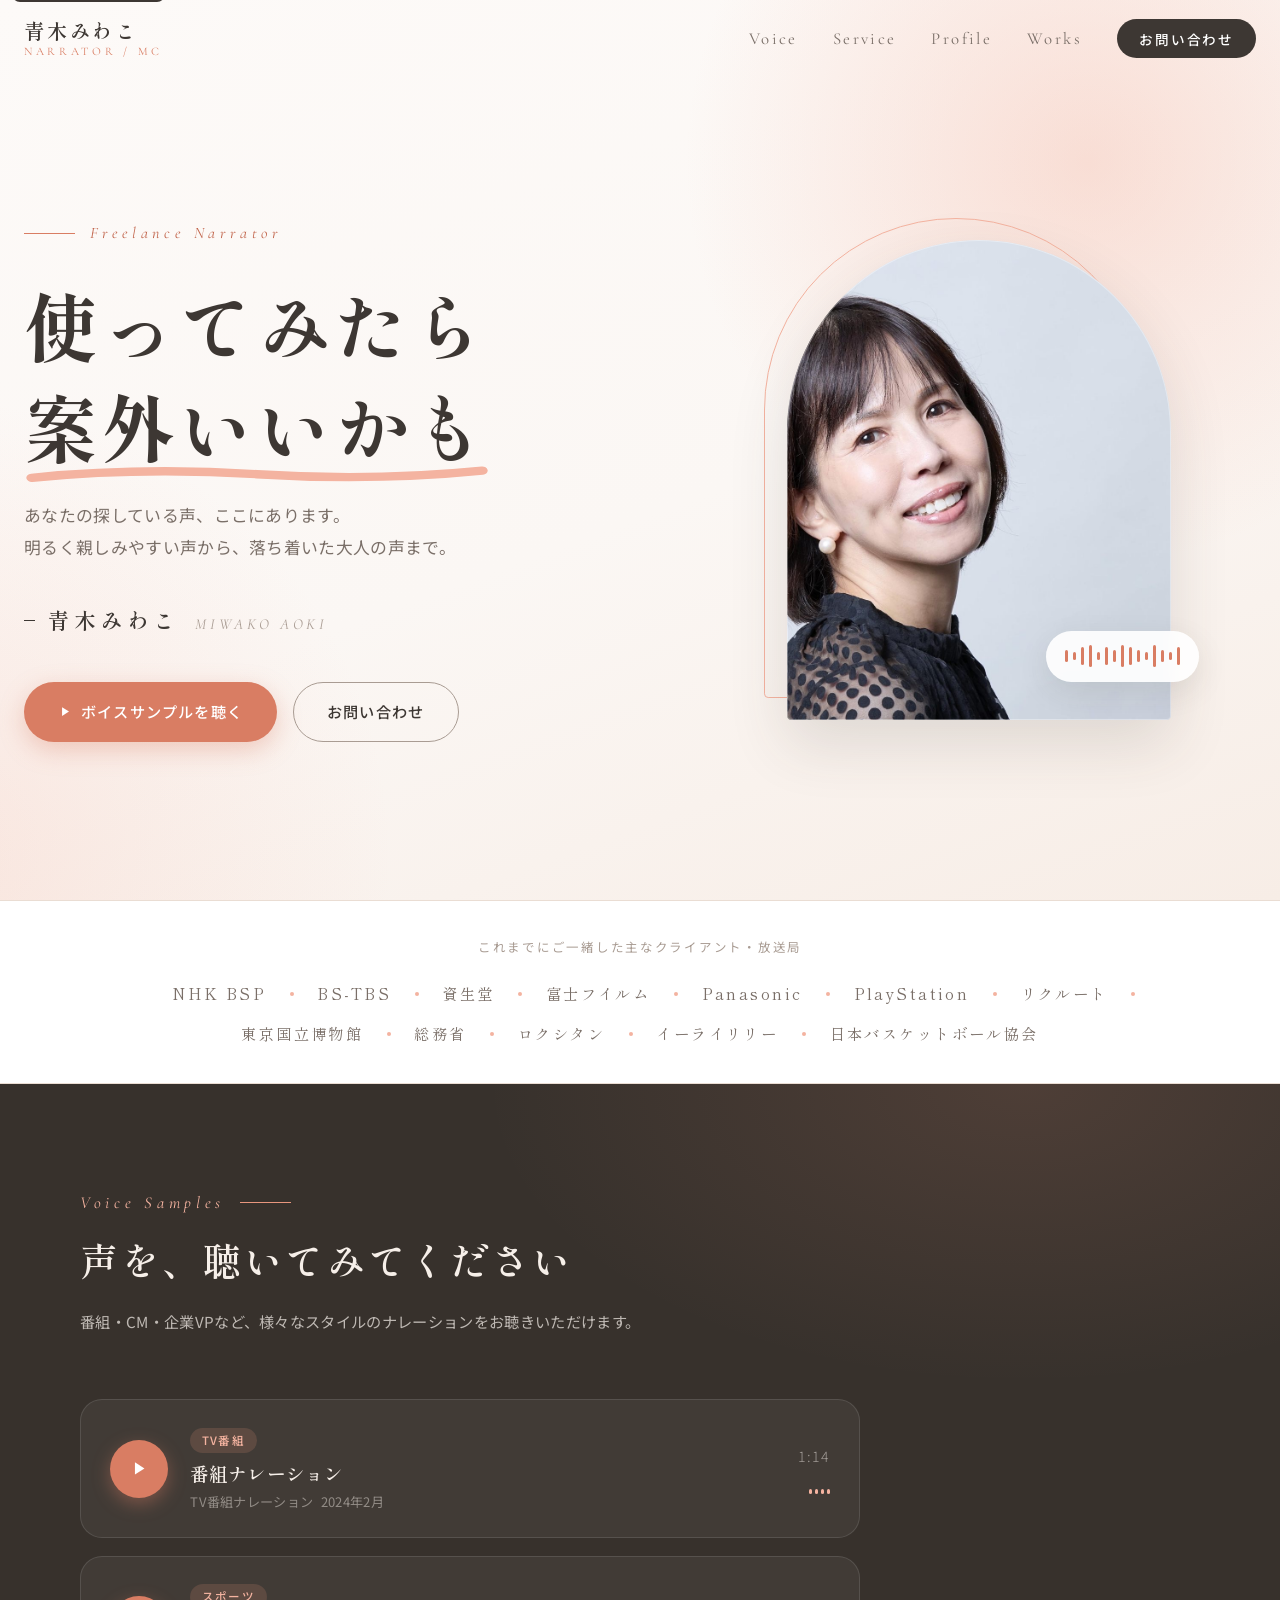
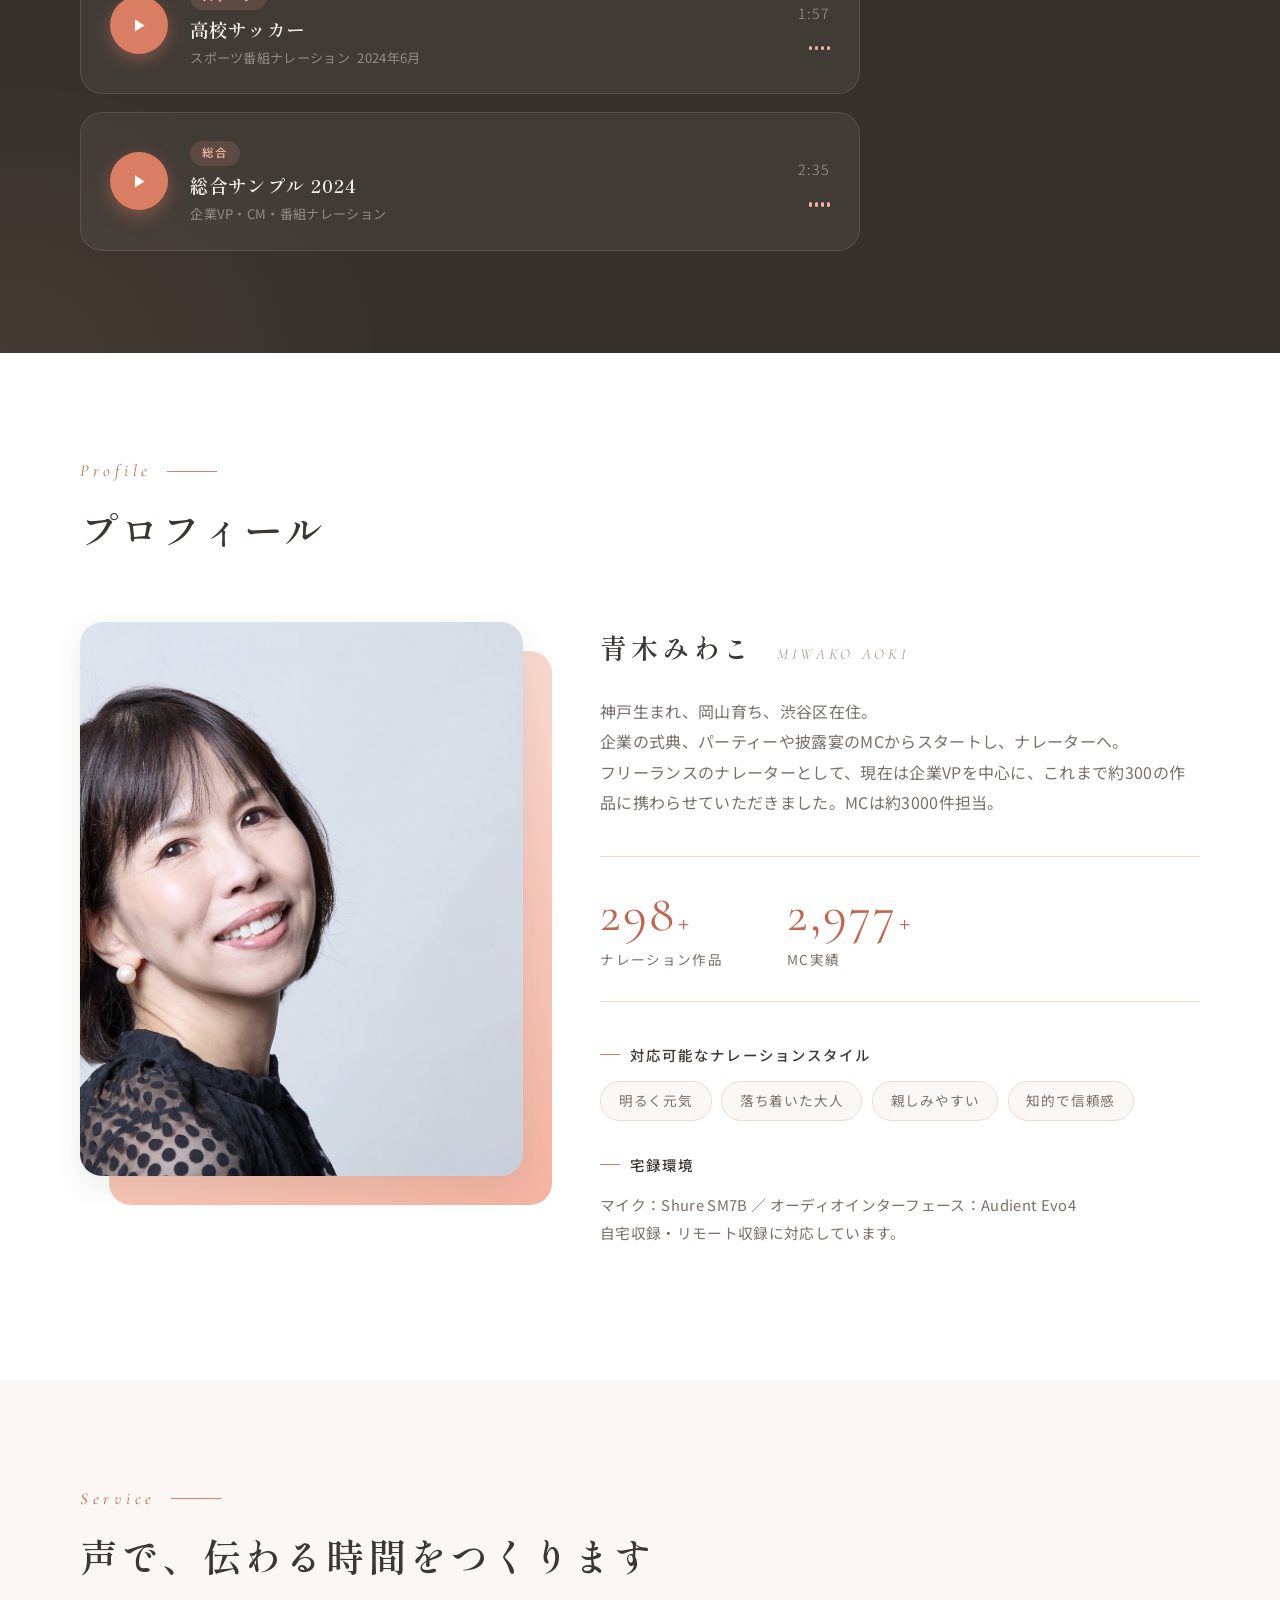
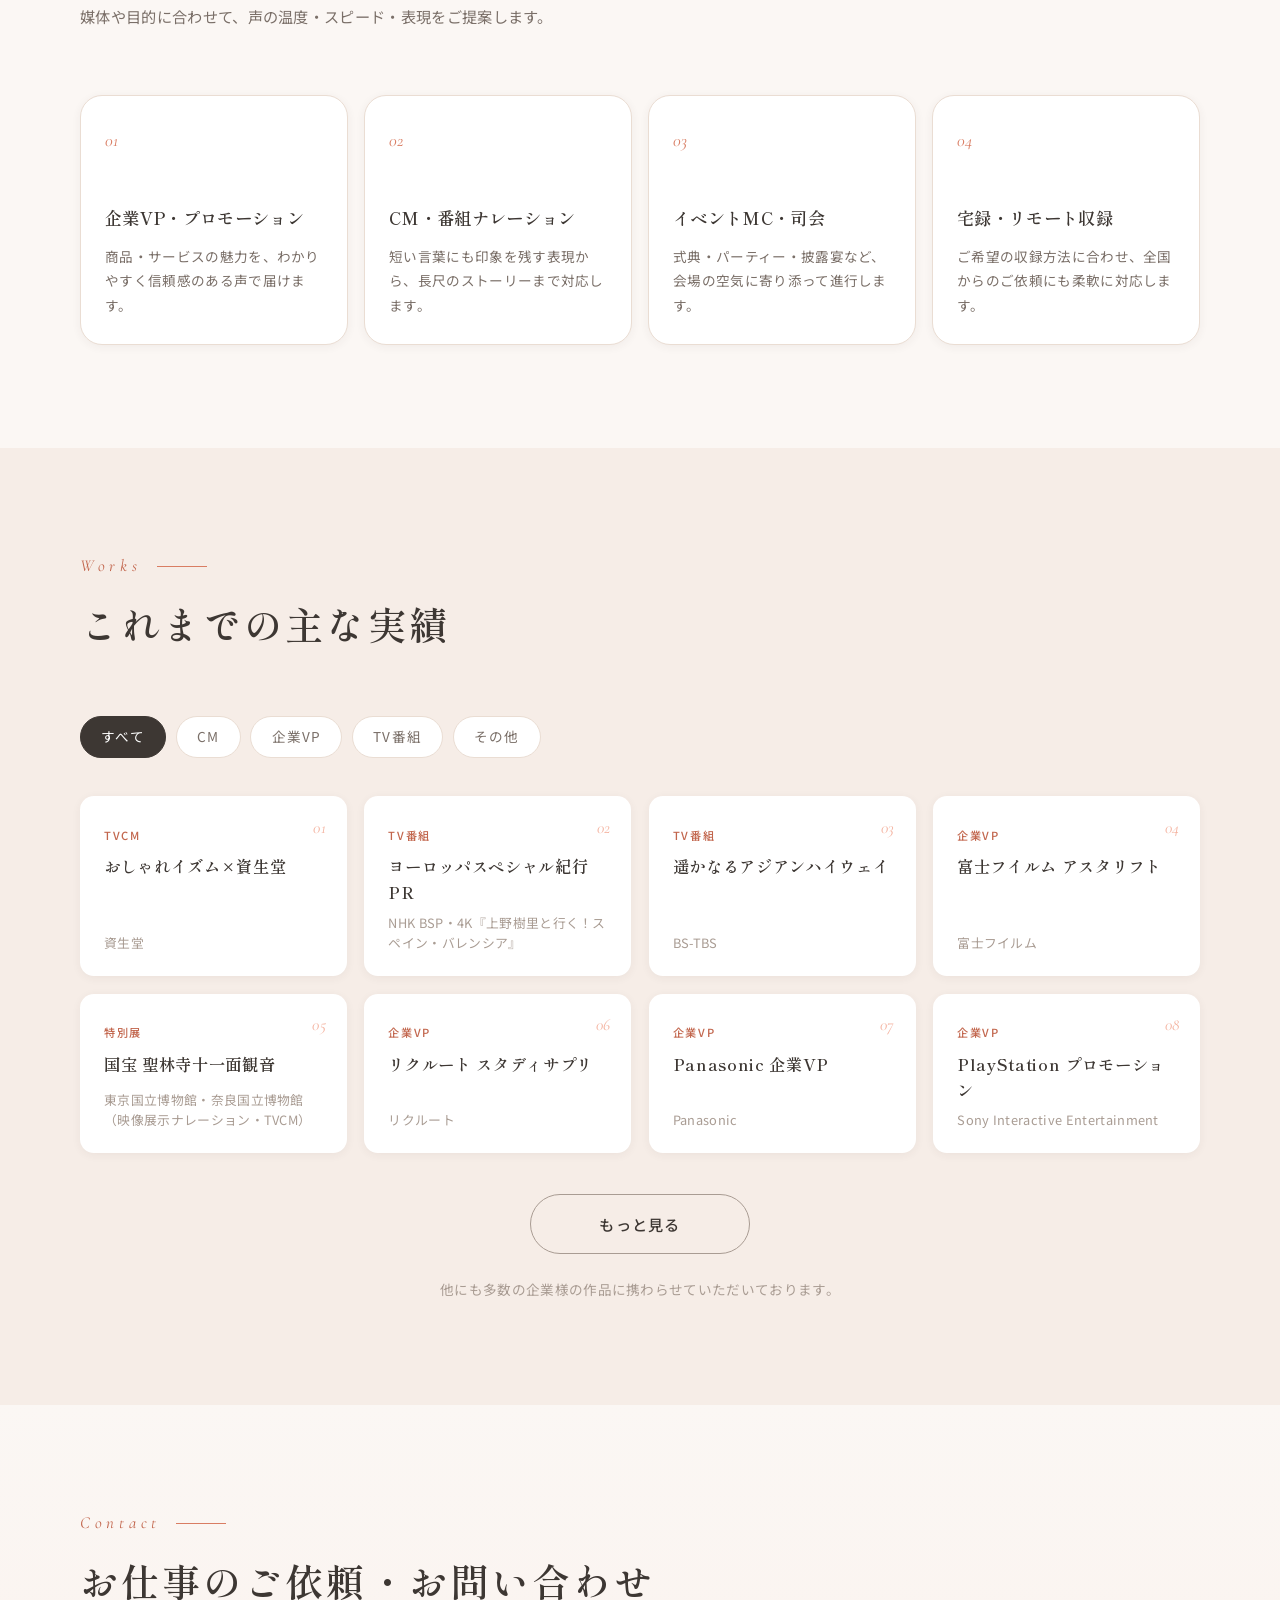
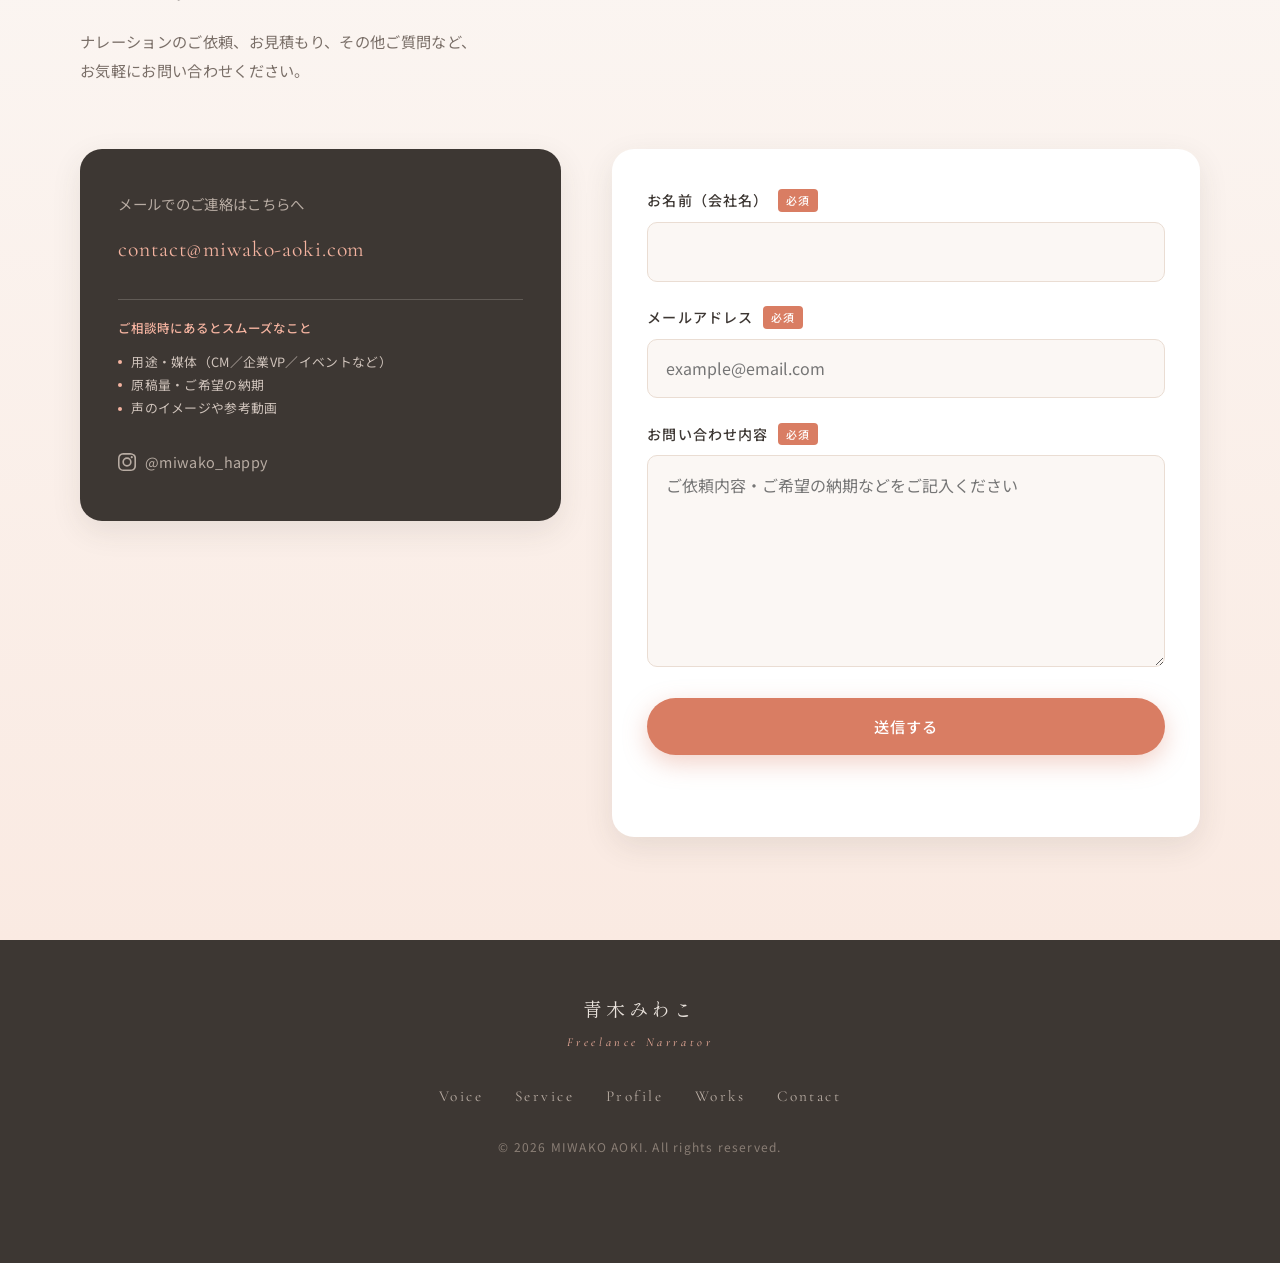
==== commit 7f6cfbd2: "依頼導線を改善" ====
--- a/index.html
+++ b/index.html
@@ -82,6 +82,7 @@
             <nav class="nav" aria-label="メインナビゲーション">
                 <ul class="nav-list" id="navMenu">
                     <li><a href="#voice" class="nav-link">Voice</a></li>
+                    <li><a href="#service" class="nav-link">Service</a></li>
                     <li><a href="#profile" class="nav-link">Profile</a></li>
                     <li><a href="#works" class="nav-link">Works</a></li>
                     <li><a href="#contact" class="nav-link nav-link--cta">お問い合わせ</a></li>
@@ -272,6 +273,40 @@
             </div>
         </section>
 
+        <!-- ============ Services ============ -->
+        <section id="service" class="section section--service">
+            <div class="container">
+                <header class="section-head reveal">
+                    <p class="section-label">Service</p>
+                    <h2 class="section-title">声で、伝わる時間をつくります</h2>
+                    <p class="section-lead">媒体や目的に合わせて、声の温度・スピード・表現をご提案します。</p>
+                </header>
+
+                <div class="service-grid">
+                    <article class="service-card reveal">
+                        <p class="service-number">01</p>
+                        <h3>企業VP・プロモーション</h3>
+                        <p>商品・サービスの魅力を、わかりやすく信頼感のある声で届けます。</p>
+                    </article>
+                    <article class="service-card reveal">
+                        <p class="service-number">02</p>
+                        <h3>CM・番組ナレーション</h3>
+                        <p>短い言葉にも印象を残す表現から、長尺のストーリーまで対応します。</p>
+                    </article>
+                    <article class="service-card reveal">
+                        <p class="service-number">03</p>
+                        <h3>イベントMC・司会</h3>
+                        <p>式典・パーティー・披露宴など、会場の空気に寄り添って進行します。</p>
+                    </article>
+                    <article class="service-card reveal">
+                        <p class="service-number">04</p>
+                        <h3>宅録・リモート収録</h3>
+                        <p>ご希望の収録方法に合わせ、全国からのご依頼にも柔軟に対応します。</p>
+                    </article>
+                </div>
+            </div>
+        </section>
+
         <!-- ============ Works ============ -->
         <section id="works" class="section section--works">
             <div class="container">
@@ -281,11 +316,11 @@
                 </header>
 
                 <div class="works-filter reveal" role="group" aria-label="実績の絞り込み">
-                    <button class="filter-btn is-active" data-filter="all">すべて</button>
-                    <button class="filter-btn" data-filter="cm">CM</button>
-                    <button class="filter-btn" data-filter="vp">企業VP</button>
-                    <button class="filter-btn" data-filter="tv">TV番組</button>
-                    <button class="filter-btn" data-filter="other">その他</button>
+                    <button type="button" class="filter-btn is-active" data-filter="all" aria-pressed="true">すべて</button>
+                    <button type="button" class="filter-btn" data-filter="cm" aria-pressed="false">CM</button>
+                    <button type="button" class="filter-btn" data-filter="vp" aria-pressed="false">企業VP</button>
+                    <button type="button" class="filter-btn" data-filter="tv" aria-pressed="false">TV番組</button>
+                    <button type="button" class="filter-btn" data-filter="other" aria-pressed="false">その他</button>
                 </div>
 
                 <div class="works-grid" id="worksGrid">
@@ -395,6 +430,14 @@
                     <div class="contact-info reveal">
                         <p class="contact-info-lead">メールでのご連絡はこちらへ</p>
                         <a href="mailto:contact@miwako-aoki.com" class="contact-mail">contact@miwako-aoki.com</a>
+                        <div class="contact-guide">
+                            <p class="contact-guide-title">ご相談時にあるとスムーズなこと</p>
+                            <ul>
+                                <li>用途・媒体（CM／企業VP／イベントなど）</li>
+                                <li>原稿量・ご希望の納期</li>
+                                <li>声のイメージや参考動画</li>
+                            </ul>
+                        </div>
                         <a href="https://www.instagram.com/miwako_happy/" class="contact-sns" target="_blank" rel="noopener noreferrer" aria-label="Instagram @miwako_happy">
                             <svg class="icon" viewBox="0 0 24 24" aria-hidden="true"><path fill="currentColor" d="M12 2.2c3.2 0 3.6 0 4.9.1 1.2.1 1.8.2 2.2.4.6.2 1 .5 1.4.9.4.4.7.8.9 1.4.2.4.4 1 .4 2.2.1 1.3.1 1.7.1 4.9s0 3.6-.1 4.9c-.1 1.2-.2 1.8-.4 2.2-.2.6-.5 1-.9 1.4-.4.4-.8.7-1.4.9-.4.2-1 .4-2.2.4-1.3.1-1.7.1-4.9.1s-3.6 0-4.9-.1c-1.2-.1-1.8-.2-2.2-.4-.6-.2-1-.5-1.4-.9-.4-.4-.7-.8-.9-1.4-.2-.4-.4-1-.4-2.2-.1-1.3-.1-1.7-.1-4.9s0-3.6.1-4.9c.1-1.2.2-1.8.4-2.2.2-.6.5-1 .9-1.4.4-.4.8-.7 1.4-.9.4-.2 1-.4 2.2-.4 1.3-.1 1.7-.1 4.9-.1M12 0C8.7 0 8.3 0 7 .1 5.7.2 4.9.4 4.1.7c-.8.3-1.4.7-2.1 1.4C1.4 2.7 1 3.4.7 4.1.4 4.9.2 5.7.1 7 0 8.3 0 8.7 0 12s0 3.7.1 5c.1 1.3.3 2.1.6 2.9.3.8.7 1.4 1.4 2.1.6.6 1.3 1 2.1 1.4.8.3 1.6.5 2.9.6 1.3.1 1.7.1 5 .1s3.7 0 5-.1c1.3-.1 2.1-.3 2.9-.6.8-.3 1.4-.7 2.1-1.4.6-.6 1-1.3 1.4-2.1.3-.8.5-1.6.6-2.9.1-1.3.1-1.7.1-5s0-3.7-.1-5c-.1-1.3-.3-2.1-.6-2.9-.3-.8-.7-1.4-1.4-2.1C20.7 1.4 20 1 19.2.7c-.8-.3-1.6-.5-2.9-.6C15 0 14.6 0 12 0zm0 5.8a6.2 6.2 0 1 0 0 12.4 6.2 6.2 0 0 0 0-12.4zM12 16a4 4 0 1 1 0-8 4 4 0 0 1 0 8zm7.8-10.4a1.4 1.4 0 1 1-2.9 0 1.4 1.4 0 0 1 2.9 0z"/></svg>
                             @miwako_happy
@@ -412,7 +455,7 @@
                         </div>
                         <div class="form-field">
                             <label for="message">お問い合わせ内容<span class="required">必須</span></label>
-                            <textarea id="message" name="message" rows="6" required></textarea>
+                            <textarea id="message" name="message" rows="6" placeholder="ご依頼内容・ご希望の納期などをご記入ください" required></textarea>
                         </div>
                         <button type="submit" class="btn btn--primary btn--wide">送信する</button>
                         <p id="formStatus" class="form-status" role="status" aria-live="polite"></p>
@@ -432,6 +475,7 @@
             <nav aria-label="フッターナビゲーション">
                 <ul class="footer-nav">
                     <li><a href="#voice">Voice</a></li>
+                    <li><a href="#service">Service</a></li>
                     <li><a href="#profile">Profile</a></li>
                     <li><a href="#works">Works</a></li>
                     <li><a href="#contact">Contact</a></li>
--- a/css/style.css
+++ b/css/style.css
@@ -510,6 +510,49 @@
 }
 .tag-list li:hover { border-color: var(--coral-soft); color: var(--coral-deep); background: var(--coral-tint); }
 
+/* Services */
+.section--service { background: var(--bg); }
+.service-grid {
+    display: grid;
+    grid-template-columns: repeat(4, 1fr);
+    gap: 1rem;
+}
+.service-card {
+    min-height: 250px;
+    display: flex;
+    flex-direction: column;
+    padding: 1.7rem 1.5rem;
+    background: var(--surface);
+    border: 1px solid var(--line);
+    border-radius: var(--radius-lg);
+    box-shadow: var(--shadow-sm);
+    transition: transform 0.4s var(--ease), box-shadow 0.4s var(--ease), border-color 0.4s;
+}
+.service-card:hover {
+    transform: translateY(-5px);
+    border-color: var(--coral-soft);
+    box-shadow: var(--shadow-md);
+}
+.service-number {
+    margin-bottom: auto;
+    font-family: var(--font-latin);
+    font-size: 1.1rem;
+    font-style: italic;
+    color: var(--coral-strong);
+}
+.service-card h3 {
+    font-family: var(--font-serif);
+    font-size: 1.08rem;
+    font-weight: 600;
+    line-height: 1.7;
+    margin: 2.5rem 0 0.7rem;
+}
+.service-card p:last-child {
+    font-size: 0.85rem;
+    line-height: 1.8;
+    color: var(--ink-soft);
+}
+
 /* ==========================================================================
    Works
    ========================================================================== */
@@ -609,6 +652,35 @@
     transition: color 0.3s;
 }
 .contact-mail:hover { color: #fff; }
+.contact-guide {
+    margin: 0 0 1.8rem;
+    padding: 1.1rem 0 0;
+    border-top: 1px solid rgba(239, 232, 226, 0.2);
+}
+.contact-guide-title {
+    font-size: 0.78rem;
+    font-weight: 500;
+    letter-spacing: 0.08em;
+    color: var(--coral-soft);
+    margin-bottom: 0.55rem;
+}
+.contact-guide li {
+    position: relative;
+    padding-left: 1em;
+    font-size: 0.8rem;
+    line-height: 1.8;
+    color: #CFC3BB;
+}
+.contact-guide li::before {
+    content: "";
+    position: absolute;
+    top: 0.82em;
+    left: 0;
+    width: 4px;
+    height: 4px;
+    border-radius: 50%;
+    background: var(--coral-soft);
+}
 .contact-sns {
     display: inline-flex; align-items: center; gap: 0.6em;
     font-size: 0.9rem; color: #B8ACA3;
@@ -788,6 +860,7 @@
    ========================================================================== */
 @media (max-width: 1024px) {
     .works-grid { grid-template-columns: repeat(3, 1fr); }
+    .service-grid { grid-template-columns: repeat(2, 1fr); }
     .hero-inner { grid-template-columns: 1fr 0.9fr; }
 }
 
@@ -928,6 +1001,9 @@
     .clients-list li:nth-child(n+7) { display: none; }
 
     .works-grid { grid-template-columns: 1fr; }
+    .service-grid { grid-template-columns: 1fr; gap: 0.8rem; }
+    .service-card { min-height: 0; padding: 1.35rem; }
+    .service-card h3 { margin-top: 1.6rem; }
 
     .sample-card {
         align-items: flex-start;
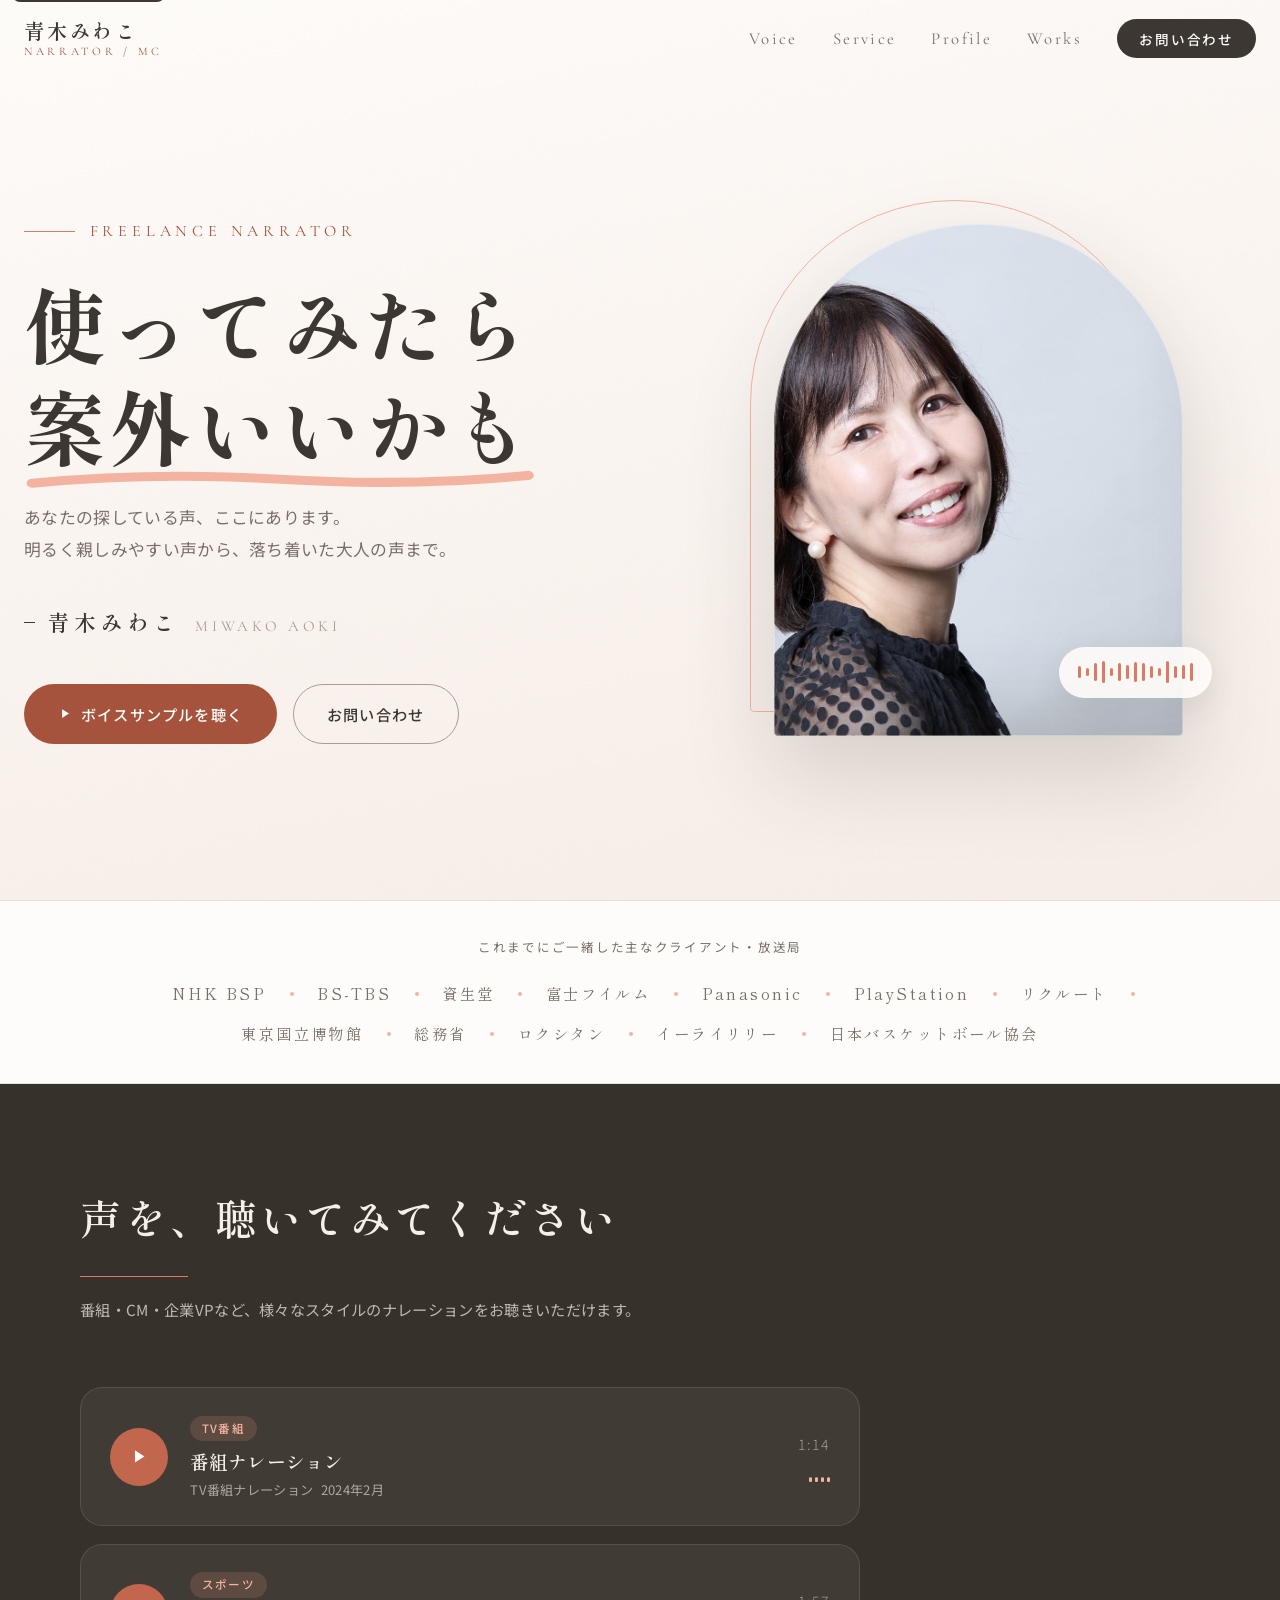
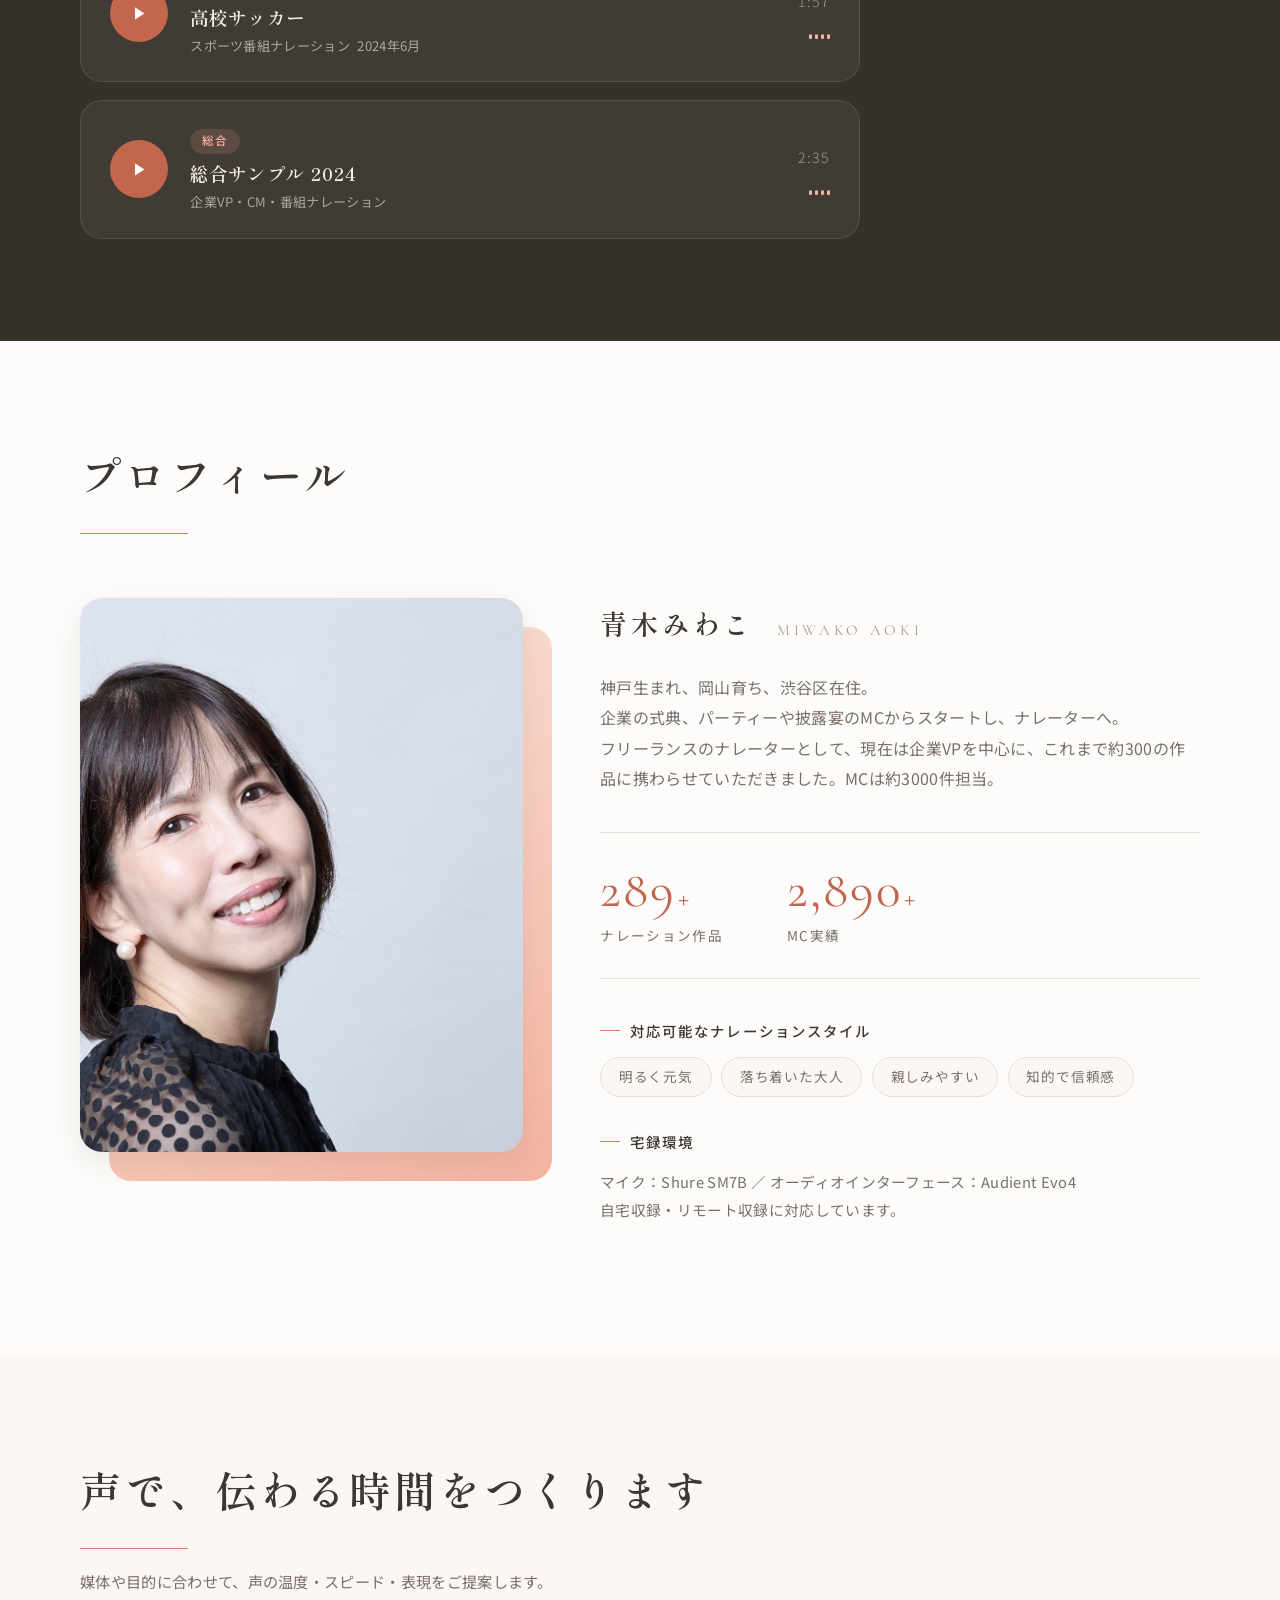
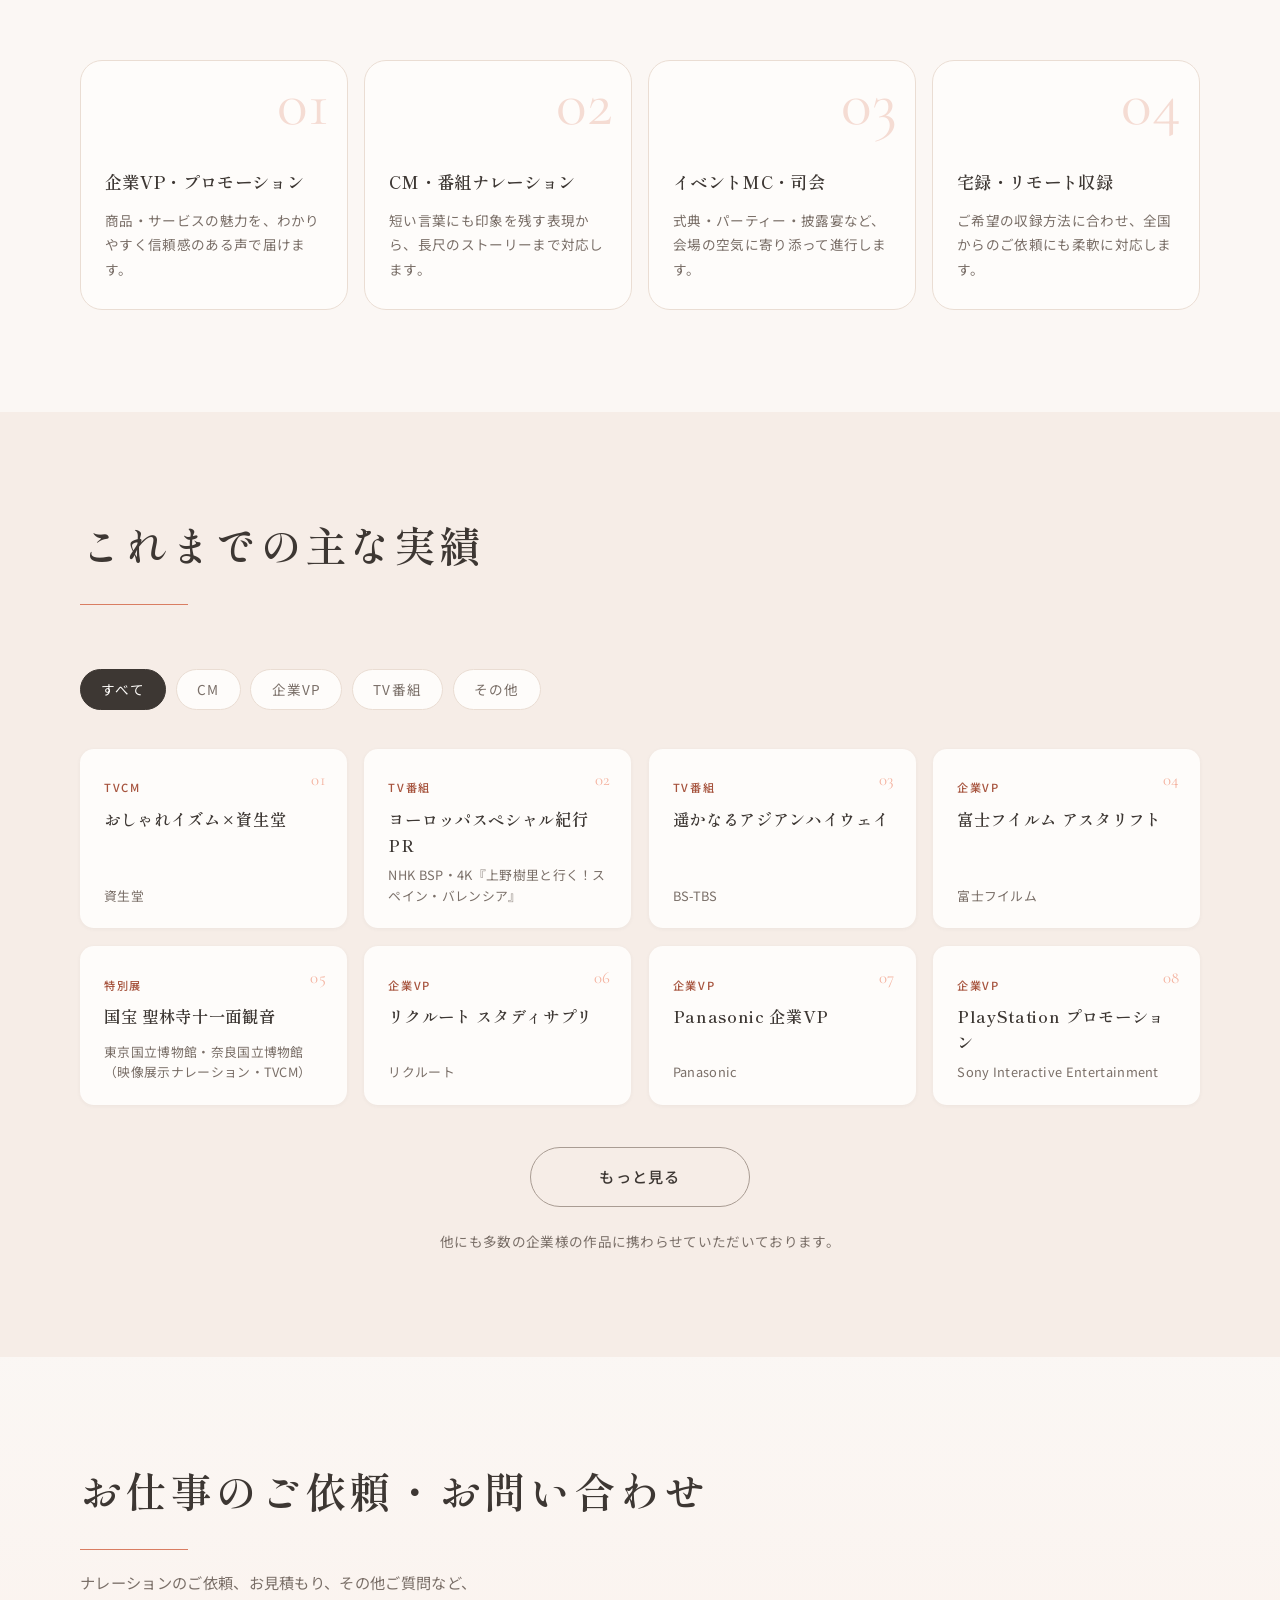
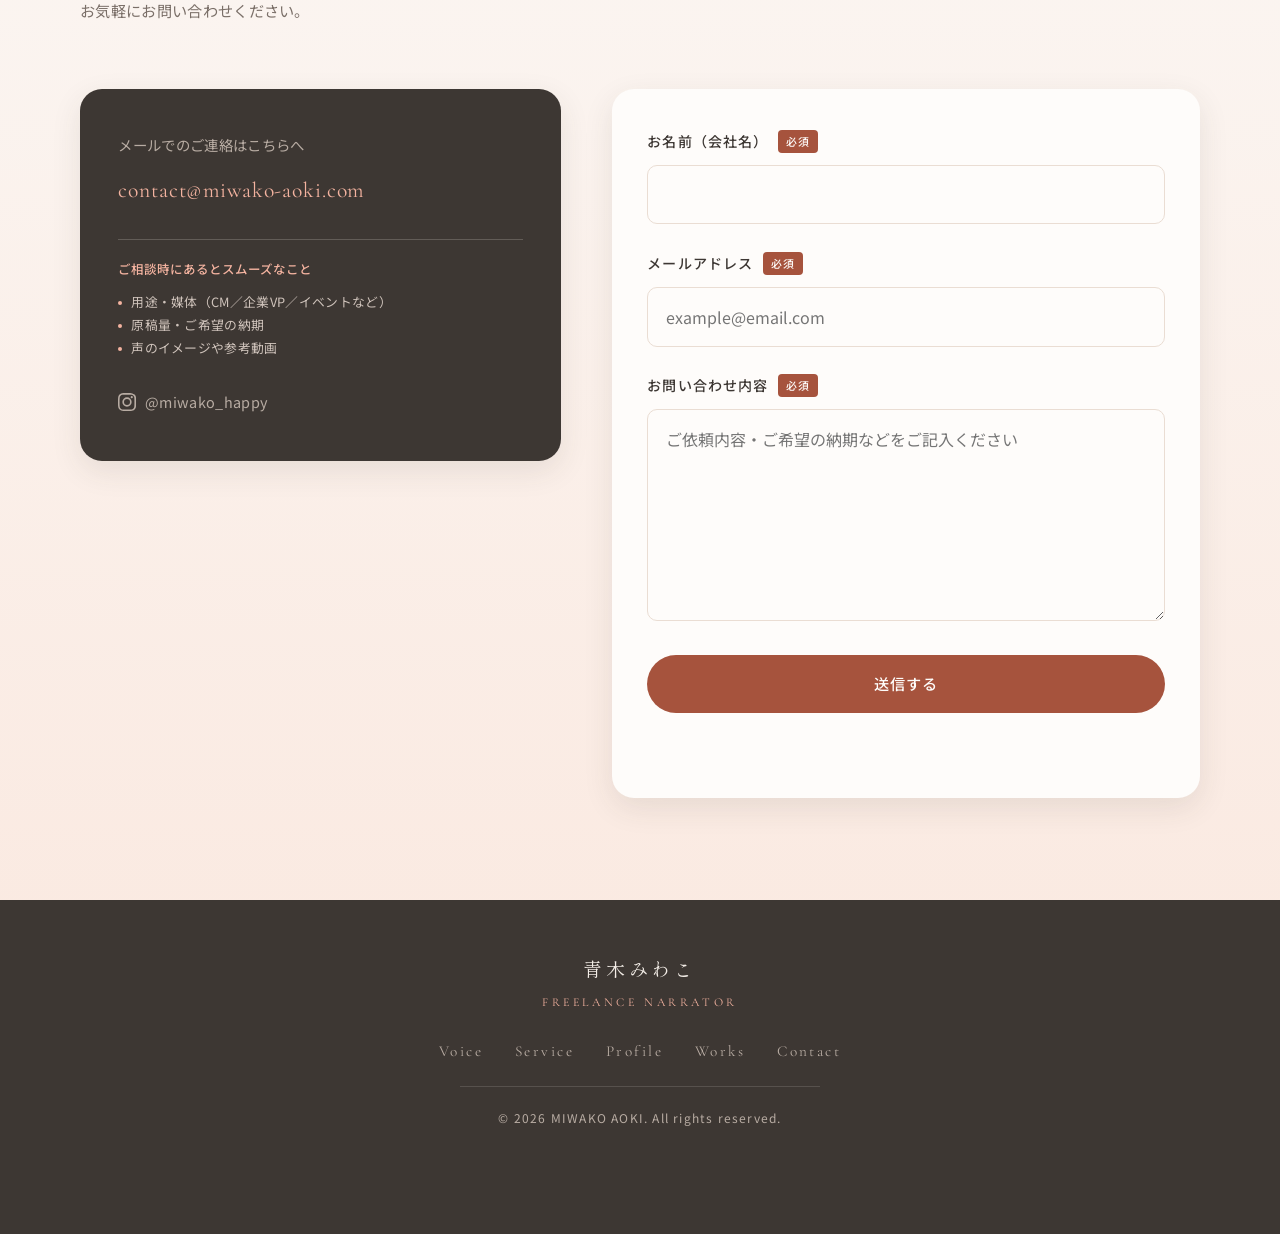
==== commit fbc70a73: "Publish current portfolio design to GitHub Pages" ====
--- a/index.html
+++ b/index.html
@@ -61,8 +61,9 @@
     <!-- Fonts -->
     <link rel="preconnect" href="https://fonts.googleapis.com">
     <link rel="preconnect" href="https://fonts.gstatic.com" crossorigin>
-    <link href="https://fonts.googleapis.com/css2?family=Shippori+Mincho:wght@500;600;700&family=Noto+Sans+JP:wght@300;400;500;700&family=Cormorant+Garamond:ital,wght@0,300;0,400;1,300;1,400&display=swap" rel="stylesheet">
-
+    <link href="https://fonts.googleapis.com/css2?family=Shippori+Mincho:wght@500;600;700&family=Noto+Sans+JP:wght@300;400;500;700&family=Cormorant+Garamond:wght@300;400&display=swap" rel="stylesheet">
+
+    <link rel="stylesheet" href="css/tokens.css">
     <link rel="stylesheet" href="css/style.css">
     <script>document.documentElement.classList.add('js');</script>
 </head>
@@ -160,15 +161,14 @@
         <!-- ============ Voice Samples ============ -->
         <section id="voice" class="section section--voice">
             <div class="container">
-                <header class="section-head reveal">
-                    <p class="section-label">Voice Samples</p>
+                <header class="section-head">
                     <h2 class="section-title">声を、聴いてみてください</h2>
                     <p class="section-lead">番組・CM・企業VPなど、様々なスタイルのナレーションをお聴きいただけます。</p>
                 </header>
 
                 <div class="samples" id="sampleList">
                     <!-- サンプル編集: data-src=音声ファイル / sample-title=タイトル / sample-meta=説明 -->
-                    <article class="sample-card reveal" data-src="assets/audio/sample1.mp3" data-title="番組ナレーション">
+                    <article class="sample-card" data-src="assets/audio/sample1.mp3" data-title="番組ナレーション">
                         <button class="sample-play" aria-label="番組ナレーションのサンプルを再生">
                             <svg class="icon icon-play" viewBox="0 0 24 24" aria-hidden="true"><path d="M8 5v14l11-7z" fill="currentColor"/></svg>
                             <svg class="icon icon-pause" viewBox="0 0 24 24" aria-hidden="true"><path d="M6 5h4v14H6zM14 5h4v14h-4z" fill="currentColor"/></svg>
@@ -184,7 +184,7 @@
                         </div>
                     </article>
 
-                    <article class="sample-card reveal" data-src="assets/audio/sample2.mp3" data-title="高校サッカー">
+                    <article class="sample-card" data-src="assets/audio/sample2.mp3" data-title="高校サッカー">
                         <button class="sample-play" aria-label="高校サッカーのサンプルを再生">
                             <svg class="icon icon-play" viewBox="0 0 24 24" aria-hidden="true"><path d="M8 5v14l11-7z" fill="currentColor"/></svg>
                             <svg class="icon icon-pause" viewBox="0 0 24 24" aria-hidden="true"><path d="M6 5h4v14H6zM14 5h4v14h-4z" fill="currentColor"/></svg>
@@ -200,7 +200,7 @@
                         </div>
                     </article>
 
-                    <article class="sample-card reveal" data-src="assets/audio/sample3.mp3" data-title="総合サンプル 2024">
+                    <article class="sample-card" data-src="assets/audio/sample3.mp3" data-title="総合サンプル 2024">
                         <button class="sample-play" aria-label="総合サンプルを再生">
                             <svg class="icon icon-play" viewBox="0 0 24 24" aria-hidden="true"><path d="M8 5v14l11-7z" fill="currentColor"/></svg>
                             <svg class="icon icon-pause" viewBox="0 0 24 24" aria-hidden="true"><path d="M6 5h4v14H6zM14 5h4v14h-4z" fill="currentColor"/></svg>
@@ -222,25 +222,24 @@
         <!-- ============ Profile ============ -->
         <section id="profile" class="section section--profile">
             <div class="container">
-                <header class="section-head reveal">
-                    <p class="section-label">Profile</p>
+                <header class="section-head">
                     <h2 class="section-title">プロフィール</h2>
                 </header>
 
                 <div class="profile-grid">
-                    <figure class="profile-photo reveal">
+                    <figure class="profile-photo">
                         <img src="assets/images/profile.jpg" alt="青木みわこ" loading="lazy">
                     </figure>
 
                     <div class="profile-body">
-                        <h3 class="profile-name reveal">青木みわこ <span class="profile-name-en">MIWAKO AOKI</span></h3>
-                        <p class="profile-bio reveal">
+                        <h3 class="profile-name">青木みわこ <span class="profile-name-en">MIWAKO AOKI</span></h3>
+                        <p class="profile-bio">
                             神戸生まれ、岡山育ち、渋谷区在住。<br>
                             企業の式典、パーティーや披露宴のMCからスタートし、ナレーターへ。<br>
                             フリーランスのナレーターとして、現在は企業VPを中心に、これまで約300の作品に携わらせていただきました。MCは約3000件担当。
                         </p>
 
-                        <div class="stats reveal">
+                        <div class="stats">
                             <div class="stat">
                                 <p class="stat-number"><span data-count="300">0</span><small>+</small></p>
                                 <p class="stat-label">ナレーション作品</p>
@@ -251,7 +250,7 @@
                             </div>
                         </div>
 
-                        <div class="profile-detail reveal">
+                        <div class="profile-detail">
                             <h4 class="profile-detail-title">対応可能なナレーションスタイル</h4>
                             <ul class="tag-list">
                                 <li>明るく元気</li>
@@ -261,7 +260,7 @@
                             </ul>
                         </div>
 
-                        <div class="profile-detail reveal">
+                        <div class="profile-detail">
                             <h4 class="profile-detail-title">宅録環境</h4>
                             <p class="profile-detail-text">
                                 マイク：Shure SM7B ／ オーディオインターフェース：Audient Evo4<br>
@@ -276,29 +275,28 @@
         <!-- ============ Services ============ -->
         <section id="service" class="section section--service">
             <div class="container">
-                <header class="section-head reveal">
-                    <p class="section-label">Service</p>
+                <header class="section-head">
                     <h2 class="section-title">声で、伝わる時間をつくります</h2>
                     <p class="section-lead">媒体や目的に合わせて、声の温度・スピード・表現をご提案します。</p>
                 </header>
 
                 <div class="service-grid">
-                    <article class="service-card reveal">
+                    <article class="service-card">
                         <p class="service-number">01</p>
                         <h3>企業VP・プロモーション</h3>
                         <p>商品・サービスの魅力を、わかりやすく信頼感のある声で届けます。</p>
                     </article>
-                    <article class="service-card reveal">
+                    <article class="service-card">
                         <p class="service-number">02</p>
                         <h3>CM・番組ナレーション</h3>
                         <p>短い言葉にも印象を残す表現から、長尺のストーリーまで対応します。</p>
                     </article>
-                    <article class="service-card reveal">
+                    <article class="service-card">
                         <p class="service-number">03</p>
                         <h3>イベントMC・司会</h3>
                         <p>式典・パーティー・披露宴など、会場の空気に寄り添って進行します。</p>
                     </article>
-                    <article class="service-card reveal">
+                    <article class="service-card">
                         <p class="service-number">04</p>
                         <h3>宅録・リモート収録</h3>
                         <p>ご希望の収録方法に合わせ、全国からのご依頼にも柔軟に対応します。</p>
@@ -310,12 +308,11 @@
         <!-- ============ Works ============ -->
         <section id="works" class="section section--works">
             <div class="container">
-                <header class="section-head reveal">
-                    <p class="section-label">Works</p>
+                <header class="section-head">
                     <h2 class="section-title">これまでの主な実績</h2>
                 </header>
 
-                <div class="works-filter reveal" role="group" aria-label="実績の絞り込み">
+                <div class="works-filter" role="group" aria-label="実績の絞り込み">
                     <button type="button" class="filter-btn is-active" data-filter="all" aria-pressed="true">すべて</button>
                     <button type="button" class="filter-btn" data-filter="cm" aria-pressed="false">CM</button>
                     <button type="button" class="filter-btn" data-filter="vp" aria-pressed="false">企業VP</button>
@@ -325,89 +322,89 @@
 
                 <div class="works-grid" id="worksGrid">
                     <!-- 実績編集: data-category / work-tag / work-title / work-client -->
-                    <article class="work-card reveal" data-category="cm">
+                    <article class="work-card" data-category="cm">
                         <span class="work-tag">TVCM</span>
                         <h3 class="work-title">おしゃれイズム×資生堂</h3>
                         <p class="work-client">資生堂</p>
                     </article>
-                    <article class="work-card reveal" data-category="tv">
+                    <article class="work-card" data-category="tv">
                         <span class="work-tag">TV番組</span>
                         <h3 class="work-title">ヨーロッパスペシャル紀行 PR</h3>
                         <p class="work-client">NHK BSP・4K『上野樹里と行く！スペイン・バレンシア』</p>
                     </article>
-                    <article class="work-card reveal" data-category="tv">
+                    <article class="work-card" data-category="tv">
                         <span class="work-tag">TV番組</span>
                         <h3 class="work-title">遥かなるアジアンハイウェイ</h3>
                         <p class="work-client">BS-TBS</p>
                     </article>
-                    <article class="work-card reveal" data-category="vp">
+                    <article class="work-card" data-category="vp">
                         <span class="work-tag">企業VP</span>
                         <h3 class="work-title">富士フイルム アスタリフト</h3>
                         <p class="work-client">富士フイルム</p>
                     </article>
-                    <article class="work-card reveal" data-category="other">
+                    <article class="work-card" data-category="other">
                         <span class="work-tag">特別展</span>
                         <h3 class="work-title">国宝 聖林寺十一面観音</h3>
                         <p class="work-client">東京国立博物館・奈良国立博物館（映像展示ナレーション・TVCM）</p>
                     </article>
-                    <article class="work-card reveal" data-category="vp">
+                    <article class="work-card" data-category="vp">
                         <span class="work-tag">企業VP</span>
                         <h3 class="work-title">リクルート スタディサプリ</h3>
                         <p class="work-client">リクルート</p>
                     </article>
-                    <article class="work-card reveal" data-category="vp">
+                    <article class="work-card" data-category="vp">
                         <span class="work-tag">企業VP</span>
                         <h3 class="work-title">Panasonic 企業VP</h3>
                         <p class="work-client">Panasonic</p>
                     </article>
-                    <article class="work-card reveal" data-category="vp">
+                    <article class="work-card" data-category="vp">
                         <span class="work-tag">企業VP</span>
                         <h3 class="work-title">PlayStation プロモーション</h3>
                         <p class="work-client">Sony Interactive Entertainment</p>
                     </article>
-                    <article class="work-card reveal is-extra" data-category="vp">
+                    <article class="work-card is-extra" data-category="vp">
                         <span class="work-tag">医薬品VP</span>
                         <h3 class="work-title">イーライリリー 医薬品紹介</h3>
                         <p class="work-client">イーライリリー</p>
                     </article>
-                    <article class="work-card reveal is-extra" data-category="vp">
+                    <article class="work-card is-extra" data-category="vp">
                         <span class="work-tag">企業VP</span>
                         <h3 class="work-title">ロクシタン 商品紹介</h3>
                         <p class="work-client">ロクシタン</p>
                     </article>
-                    <article class="work-card reveal is-extra" data-category="other">
+                    <article class="work-card is-extra" data-category="other">
                         <span class="work-tag">官公庁</span>
                         <h3 class="work-title">総務省 広報映像</h3>
                         <p class="work-client">総務省</p>
                     </article>
-                    <article class="work-card reveal is-extra" data-category="other">
+                    <article class="work-card is-extra" data-category="other">
                         <span class="work-tag">スポーツ</span>
                         <h3 class="work-title">日本バスケットボール協会</h3>
                         <p class="work-client">JBA</p>
                     </article>
-                    <article class="work-card reveal is-extra" data-category="cm">
+                    <article class="work-card is-extra" data-category="cm">
                         <span class="work-tag">TVCM</span>
                         <h3 class="work-title">おしゃれクリップ×資生堂</h3>
                         <p class="work-client">資生堂</p>
                     </article>
-                    <article class="work-card reveal is-extra" data-category="vp">
+                    <article class="work-card is-extra" data-category="vp">
                         <span class="work-tag">企業VP</span>
                         <h3 class="work-title">ユースキン 商品紹介</h3>
                         <p class="work-client">ユースキン</p>
                     </article>
-                    <article class="work-card reveal is-extra" data-category="vp">
+                    <article class="work-card is-extra" data-category="vp">
                         <span class="work-tag">企業VP</span>
                         <h3 class="work-title">アイフルホーム 企業紹介</h3>
                         <p class="work-client">アイフルホーム</p>
                     </article>
-                    <article class="work-card reveal is-extra" data-category="vp">
+                    <article class="work-card is-extra" data-category="vp">
                         <span class="work-tag">企業VP</span>
                         <h3 class="work-title">FASTGYM24 プロモーション</h3>
                         <p class="work-client">FASTGYM24</p>
                     </article>
                 </div>
 
-                <div class="works-more reveal">
+                <div class="works-more">
                     <button id="showMore" class="btn btn--ghost">もっと見る</button>
                     <p class="works-note">他にも多数の企業様の作品に携わらせていただいております。</p>
                 </div>
@@ -417,8 +414,7 @@
         <!-- ============ Contact ============ -->
         <section id="contact" class="section section--contact">
             <div class="container">
-                <header class="section-head reveal">
-                    <p class="section-label">Contact</p>
+                <header class="section-head">
                     <h2 class="section-title">お仕事のご依頼・お問い合わせ</h2>
                     <p class="section-lead">
                         ナレーションのご依頼、お見積もり、その他ご質問など、<br class="pc-only">
@@ -427,7 +423,7 @@
                 </header>
 
                 <div class="contact-grid">
-                    <div class="contact-info reveal">
+                    <div class="contact-info">
                         <p class="contact-info-lead">メールでのご連絡はこちらへ</p>
                         <a href="mailto:contact@miwako-aoki.com" class="contact-mail">contact@miwako-aoki.com</a>
                         <div class="contact-guide">
@@ -444,7 +440,7 @@
                         </a>
                     </div>
 
-                    <form id="contactForm" class="contact-form reveal" novalidate>
+                    <form id="contactForm" class="contact-form" novalidate>
                         <div class="form-field">
                             <label for="name">お名前（会社名）<span class="required">必須</span></label>
                             <input type="text" id="name" name="name" autocomplete="name" required>
--- a/css/tokens.css
+++ b/css/tokens.css
@@ -0,0 +1,54 @@
+/* Hallmark · tokens — 青木みわこ Narrator Portfolio
+   Warm coral × mincho editorial system.
+   色はすべて OKLCH。ページ CSS は必ずここで定義した名前を参照する。 */
+
+:root {
+    /* Paper（紙面）*/
+    --bg:      oklch(97.8% 0.006 60);
+    --bg-alt:  oklch(95.1% 0.013 56);
+    --surface: oklch(99.2% 0.004 70); /* 純白は使わない: アンカー色へ寄せた温白 */
+
+    /* Ink（文字）*/
+    --ink:       oklch(34.2% 0.011 56);
+    --ink-soft:  oklch(55.0% 0.017 55);
+    --ink-faint: oklch(70.1% 0.020 57);
+
+    /* Accent — コーラル。1ビューポートあたり少量に留める */
+    --coral:        oklch(75.0% 0.105 37);
+    --coral-strong: oklch(68.4% 0.121 37);
+    --coral-deep:   oklch(61.2% 0.124 36);
+    --coral-ink:    oklch(54.0% 0.115 36); /* 白文字を載せる塗り・小さめ文字用（4.5:1 以上を確保） */
+    --coral-soft:   oklch(82.2% 0.081 37);
+    --coral-tint:   oklch(94.8% 0.021 49);
+    --line:         oklch(90.5% 0.020 60);
+
+    /* Studio（ダークセクション・フッター用）*/
+    --studio:      oklch(31.8% 0.012 62);
+    --cream:       oklch(95.6% 0.011 63);
+    --cream-soft:  oklch(94.9% 0.010 68);
+    --cream-muted: oklch(82.5% 0.018 56);
+    --cream-faint: oklch(75.2% 0.019 59);
+
+    /* Feedback */
+    --error:   oklch(58.9% 0.156 23);
+    --success: oklch(57.9% 0.097 149);
+
+    /* Typography */
+    --font-serif: 'Shippori Mincho', 'Hiragino Mincho ProN', serif;
+    --font-sans: 'Noto Sans JP', 'Hiragino Kaku Gothic ProN', sans-serif;
+    --font-latin: 'Cormorant Garamond', 'Shippori Mincho', serif;
+
+    /* Rhythm */
+    --header-h: 76px;
+    --radius: 14px;
+    --radius-lg: 22px;
+    --shadow-xs: 0 1px 4px oklch(34.2% 0.011 56 / 0.05);
+    --shadow-sm: 0 2px 10px oklch(34.2% 0.011 56 / 0.06);
+    --shadow-md: 0 10px 30px oklch(34.2% 0.011 56 / 0.10);
+    --shadow-lg: 0 24px 60px oklch(34.2% 0.011 56 / 0.14);
+    --shadow-xl: 0 36px 90px oklch(34.2% 0.011 56 / 0.18);
+    --ring-coral: 0 0 0 4px oklch(68.4% 0.121 37 / 0.18);
+    --ease: cubic-bezier(0.22, 1, 0.36, 1);
+    --dur-short: 0.25s;
+    --dur-mid: 0.4s;
+}
--- a/css/style.css
+++ b/css/style.css
@@ -1,37 +1,11 @@
-/* ==========================================================================
-   青木みわこ — Narrator Portfolio
-   Warm editorial design: mincho display type × peachy coral accent
-   ========================================================================== */
-
-:root {
-    /* Colors */
-    --bg: #FBF7F4;
-    --bg-alt: #F6EDE7;
-    --surface: #FFFFFF;
-    --ink: #3D3733;
-    --ink-soft: #7A6F68;
-    --ink-faint: #A99C93;
-    --coral: #E8967E;
-    --coral-strong: #D97D63;
-    --coral-deep: #C2664D;
-    --coral-soft: #F4B3A0;
-    --coral-tint: #FAEAE2;
-    --line: #EADDD3;
-
-    /* Typography */
-    --font-serif: 'Shippori Mincho', 'Hiragino Mincho ProN', serif;
-    --font-sans: 'Noto Sans JP', 'Hiragino Kaku Gothic ProN', sans-serif;
-    --font-latin: 'Cormorant Garamond', 'Shippori Mincho', serif;
-
-    /* Rhythm */
-    --header-h: 76px;
-    --radius: 14px;
-    --radius-lg: 22px;
-    --shadow-sm: 0 2px 10px rgba(61, 55, 51, 0.06);
-    --shadow-md: 0 10px 30px rgba(61, 55, 51, 0.10);
-    --shadow-lg: 0 24px 60px rgba(61, 55, 51, 0.14);
-    --ease: cubic-bezier(0.22, 1, 0.36, 1);
-}
+/* Hallmark · genre: editorial · macrostructure: split-hero long scroll (in-place redesign)
+ * theme: custom (brand: warm coral × mincho · paper oklch(97.8% 0.006 60) · accent oklch(68.4% 0.121 37))
+ * enrichment: Tier-A CSS art (sound wave) · nav: existing minimal · footer: centered mast
+ * Hallmark · pre-emit critique: P4 H4 E4 S4 R4 V4
+ *
+ * 青木みわこ — Narrator Portfolio
+ * カラー・フォント・余白トークンは css/tokens.css に分離（index.html で先に読み込む）
+ */
 
 /* ---------- Reset ---------- */
 *, *::before, *::after { box-sizing: border-box; margin: 0; padding: 0; }
@@ -39,6 +13,7 @@
 html {
     scroll-behavior: smooth;
     scroll-padding-top: calc(var(--header-h) + 12px);
+    overflow-x: clip;
 }
 
 body {
@@ -50,7 +25,7 @@
     color: var(--ink);
     background: var(--bg);
     -webkit-font-smoothing: antialiased;
-    overflow-x: hidden;
+    overflow-x: clip;
 }
 
 img { max-width: 100%; display: block; }
@@ -67,20 +42,22 @@
 
 .skip-link {
     position: absolute; top: -48px; left: 12px; z-index: 300;
-    background: var(--ink); color: #fff; padding: 0.6em 1.2em;
-    border-radius: 0 0 8px 8px; transition: top 0.2s;
+    background: var(--ink); color: var(--surface); padding: 0.6em 1.2em;
+    border-radius: 0 0 8px 8px;
 }
 .skip-link:focus { top: 0; }
 
-::selection { background: var(--coral-soft); color: #fff; }
-
-/* ---------- Reveal on scroll (scoped to .js so no-JS still shows content) ---------- */
-.js .reveal {
-    opacity: 0;
-    transform: translateY(26px);
-    transition: opacity 0.9s var(--ease), transform 0.9s var(--ease);
-}
-.js .reveal.is-visible { opacity: 1; transform: none; }
+::selection { background: var(--coral); color: var(--surface); text-shadow: none; }
+
+/* ---------- 入場演出はヒーローの初回一度だけ（スクロール連動フェードは廃止） ---------- */
+.js .hero-text,
+.js .hero-visual {
+    animation: hero-rise 0.9s var(--ease) both;
+}
+.js .hero-visual { animation-delay: 0.12s; }
+@keyframes hero-rise {
+    from { opacity: 0; transform: translateY(18px); }
+}
 
 @media (prefers-reduced-motion: reduce) {
     html { scroll-behavior: auto; }
@@ -90,7 +67,6 @@
         animation-iteration-count: 1 !important;
         transition-duration: 0.001s !important;
     }
-    .js .reveal { opacity: 1; transform: none; }
 }
 
 /* ---------- Buttons ---------- */
@@ -99,19 +75,21 @@
     padding: 0.95em 2.2em;
     font-size: 0.95rem; font-weight: 500; letter-spacing: 0.08em;
     border-radius: 999px;
-    transition: transform 0.35s var(--ease), box-shadow 0.35s var(--ease),
-                background-color 0.35s, color 0.35s, border-color 0.35s;
+    white-space: nowrap;
+    transition: background-color var(--dur-short), color var(--dur-short), border-color var(--dur-short);
 }
 .btn--primary {
-    background: var(--coral-strong); color: #fff;
-    box-shadow: 0 8px 24px rgba(217, 125, 99, 0.35);
-}
-.btn--primary:hover { background: var(--coral-deep); transform: translateY(-2px); box-shadow: 0 12px 28px rgba(217, 125, 99, 0.45); }
+    background: var(--coral-ink); color: var(--surface);
+}
+.btn--primary:hover { background: color-mix(in oklab, var(--coral-ink) 82%, var(--ink)); }
+.btn--primary:active { transform: translateY(1px); }
 .btn--ghost {
     border: 1px solid var(--ink-faint); color: var(--ink);
     background: transparent;
 }
-.btn--ghost:hover { border-color: var(--coral-strong); color: var(--coral-deep); transform: translateY(-2px); }
+.btn--ghost:hover {
+    border-color: var(--coral-strong); color: var(--coral-deep);
+}
 .btn--wide { width: 100%; }
 .btn:focus-visible, a:focus-visible, button:focus-visible {
     outline: 2px solid var(--coral-strong); outline-offset: 3px;
@@ -128,13 +106,17 @@
    would turn it into the containing block for the fixed mobile nav overlay */
 .header::before {
     content: ""; position: absolute; inset: 0; z-index: -1;
-    background: rgba(251, 247, 244, 0.85);
-    backdrop-filter: blur(14px);
-    -webkit-backdrop-filter: blur(14px);
+    background: color-mix(in oklab, var(--bg) 72%, transparent);
+    backdrop-filter: blur(16px) saturate(1.3);
+    -webkit-backdrop-filter: blur(16px) saturate(1.3);
     opacity: 0;
     transition: opacity 0.4s;
 }
-.header.is-scrolled { box-shadow: 0 1px 0 var(--line); }
+/* フォールバック: backdrop-filter 非対応では不透明な背景に切り替える */
+@supports not ((backdrop-filter: blur(1px)) or (-webkit-backdrop-filter: blur(1px))) {
+    .header::before { background: var(--bg); }
+}
+.header.is-scrolled { box-shadow: 0 1px 0 var(--line), 0 8px 30px oklch(34.2% 0.011 56 / 0.04); }
 .header.is-scrolled::before { opacity: 1; }
 .header-inner {
     width: min(1240px, 100% - 3rem); margin-inline: auto;
@@ -147,7 +129,7 @@
 }
 .brand-role {
     font-family: var(--font-latin); font-size: 0.72rem; letter-spacing: 0.32em;
-    text-transform: uppercase; color: var(--coral-strong);
+    text-transform: uppercase; color: var(--coral-ink);
 }
 
 .nav-list { display: flex; align-items: center; gap: 2.2rem; }
@@ -168,13 +150,13 @@
 
 .nav-link--cta {
     font-family: var(--font-sans); font-size: 0.85rem; font-weight: 500;
-    color: #fff; background: var(--ink);
+    color: var(--surface); background: var(--ink);
     padding: 0.7em 1.6em; border-radius: 999px;
     transition: background-color 0.3s;
 }
 .nav-link--cta::after { content: none; }
-.nav-link--cta, .nav-link--cta.is-active, .nav-link--cta:hover { color: #fff; }
-.nav-link--cta:hover { background: var(--coral-strong); }
+.nav-link--cta, .nav-link--cta.is-active, .nav-link--cta:hover { color: var(--surface); }
+.nav-link--cta:hover { background: var(--coral-ink); }
 
 .menu-toggle { display: none; }
 
@@ -188,33 +170,40 @@
     padding: calc(var(--header-h) + 3rem) 0 4rem;
     overflow: hidden;
 }
-/* soft radial washes */
+/* 静かな2ストップグラデ + 粒子ノイズ（下の ::after）だけで支える */
 .hero::before {
     content: ""; position: absolute; inset: 0; z-index: -1;
-    background:
-        radial-gradient(620px 620px at 85% 18%, rgba(244, 179, 160, 0.38), transparent 65%),
-        radial-gradient(760px 760px at -5% 95%, rgba(244, 179, 160, 0.24), transparent 60%),
-        linear-gradient(160deg, #FDFAF8 0%, var(--bg) 55%, #F7EDE6 100%);
+    background: linear-gradient(168deg, var(--surface) 0%, var(--bg-alt) 100%);
+}
+/* fine grain texture (pure CSS, inline SVG noise) */
+.hero::after {
+    content: ""; position: absolute; inset: 0; z-index: 0;
+    pointer-events: none;
+    background-image: url("data:image/svg+xml,%3Csvg xmlns='http://www.w3.org/2000/svg' width='140' height='140'%3E%3Cfilter id='n'%3E%3CfeTurbulence type='fractalNoise' baseFrequency='0.85' numOctaves='2' stitchTiles='stitch'/%3E%3C/filter%3E%3Crect width='140' height='140' filter='url(%23n)' opacity='0.55'/%3E%3C/svg%3E");
+    opacity: 0.045;
 }
 .hero-inner {
+    position: relative; z-index: 1;
     width: min(1240px, 100% - 3rem); margin-inline: auto;
-    display: grid; grid-template-columns: 1.05fr 0.95fr;
+    display: grid; grid-template-columns: minmax(0, 1.05fr) minmax(0, 0.95fr);
     align-items: center; gap: clamp(2rem, 5vw, 5rem);
 }
 
 .hero-eyebrow {
     display: flex; align-items: center; gap: 0.9em;
-    font-family: var(--font-latin); font-style: italic;
-    font-size: 1rem; letter-spacing: 0.3em; color: var(--coral-deep);
+    font-family: var(--font-latin);
+    font-size: 1rem; letter-spacing: 0.3em; text-transform: uppercase;
+    color: var(--coral-ink);
     margin-bottom: 1.6rem;
 }
 .eyebrow-line { width: 3.2em; height: 1px; background: var(--coral-strong); }
 
 .hero-title {
     font-family: var(--font-serif); font-weight: 700;
-    font-size: clamp(2.6rem, 5.8vw, 4.6rem);
-    line-height: 1.36; letter-spacing: 0.05em;
-    margin-bottom: 1.6rem;
+    font-size: clamp(2.8rem, 6.4vw, 5.2rem);
+    line-height: 1.24; letter-spacing: 0.04em;
+    overflow-wrap: anywhere; min-width: 0;
+    margin-bottom: 1.7rem;
 }
 .hero-lead {
     font-size: clamp(0.95rem, 1.4vw, 1.05rem);
@@ -230,7 +219,7 @@
     width: 0.5em; height: 1px; background: var(--ink);
 }
 .hero-name-en {
-    font-family: var(--font-latin); font-style: italic; letter-spacing: 0.24em;
+    font-family: var(--font-latin); letter-spacing: 0.24em;
     color: var(--ink-faint); font-size: 0.95rem;
 }
 .hero-actions { display: flex; flex-wrap: wrap; gap: 1rem; }
@@ -239,22 +228,23 @@
 .hero-visual { position: relative; justify-self: center; }
 .hero-photo-frame {
     position: relative;
-    width: clamp(260px, 30vw, 400px);
+    width: clamp(280px, 32vw, 420px);
     aspect-ratio: 4 / 5;
     border-radius: 999px 999px var(--radius-lg) var(--radius-lg);
     overflow: hidden;
-    box-shadow: var(--shadow-lg);
+    box-shadow: var(--shadow-xl);
 }
 .hero-photo-frame::after {
     content: ""; position: absolute; inset: 0;
     border-radius: inherit;
-    box-shadow: inset 0 0 0 1px rgba(255, 255, 255, 0.35);
+    box-shadow: inset 0 0 0 1px color-mix(in oklab, var(--surface) 35%, transparent),
+                inset 0 -60px 80px -40px oklch(34.2% 0.011 56 / 0.25);
 }
 .hero-photo { width: 100%; height: 100%; object-fit: cover; }
 /* offset arch outline behind photo */
 .hero-visual::before {
     content: ""; position: absolute; z-index: -1;
-    inset: -1.4rem auto auto -1.4rem;
+    inset: -1.5rem auto auto -1.5rem;
     width: 100%; height: 100%;
     border: 1px solid var(--coral-soft);
     border-radius: 999px 999px var(--radius-lg) var(--radius-lg);
@@ -265,7 +255,7 @@
     position: absolute; right: -1.8rem; bottom: 2.4rem;
     display: flex; align-items: center; gap: 5px;
     padding: 0.9rem 1.2rem;
-    background: rgba(255, 255, 255, 0.9);
+    background: color-mix(in oklab, var(--surface) 90%, transparent);
     backdrop-filter: blur(6px);
     border-radius: 999px;
     box-shadow: var(--shadow-md);
@@ -273,12 +263,14 @@
 .hero-wave span {
     width: 3px; height: 8px; border-radius: 2px;
     background: var(--coral-strong);
-    animation: wave 1.4s ease-in-out infinite;
+    animation: wave 1.6s ease-in-out infinite;
 }
 .hero-wave span:nth-child(3n)  { animation-delay: 0.15s; height: 18px; }
 .hero-wave span:nth-child(3n+1){ animation-delay: 0.45s; height: 12px; }
 .hero-wave span:nth-child(4n)  { animation-delay: 0.6s;  height: 22px; }
-.hero-wave span:nth-child(5n)  { animation-delay: 0.3s; }
+.hero-wave span:nth-child(5n)  { animation-delay: 0.3s;  animation-duration: 1.9s; }
+.hero-wave span:nth-child(7n)  { animation-delay: 0.75s; height: 14px; animation-duration: 1.3s; }
+.hero-wave span:nth-child(8n)  { animation-delay: 0.5s;  height: 20px; }
 @keyframes wave {
     0%, 100% { transform: scaleY(0.45); }
     50% { transform: scaleY(1.5); }
@@ -301,7 +293,7 @@
 .clients-label {
     text-align: center;
     font-size: 0.78rem; letter-spacing: 0.22em;
-    color: var(--ink-faint);
+    color: var(--ink-soft);
     margin-bottom: 1.2rem;
 }
 .clients-list {
@@ -329,17 +321,18 @@
     max-width: 640px;
     margin-bottom: clamp(2.8rem, 5vw, 4rem);
 }
-.section-label {
-    font-family: var(--font-latin); font-style: italic;
-    font-size: 1.05rem; letter-spacing: 0.28em; color: var(--coral-deep);
-    margin-bottom: 0.8rem;
-    display: flex; align-items: center; gap: 0.9em;
-}
-.section-label::after { content: ""; flex: 0 0 3em; height: 1px; background: var(--coral-strong); }
 .section-title {
     font-family: var(--font-serif); font-weight: 600;
-    font-size: clamp(1.7rem, 3.4vw, 2.4rem);
-    letter-spacing: 0.08em; line-height: 1.5;
+    font-size: clamp(1.8rem, 3.6vw, 2.6rem);
+    letter-spacing: 0.07em; line-height: 1.45;
+    overflow-wrap: anywhere;
+}
+/* 見出しの下に短いコーラルの手引き線（アイブロウの代わりの控えめなアンカー） */
+.section-title::after {
+    content: ""; display: block;
+    width: 2.6em; height: 1px;
+    margin-top: 0.7em;
+    background: var(--coral-strong);
 }
 .section-lead { color: var(--ink-soft); margin-top: 1.1rem; font-size: 0.95rem; }
 
@@ -349,48 +342,41 @@
 /* 収録スタジオを思わせるダークセクション */
 .section--voice {
     position: relative;
-    background:
-        radial-gradient(900px 500px at 80% 0%, rgba(232, 150, 126, 0.13), transparent 60%),
-        radial-gradient(700px 500px at 0% 100%, rgba(232, 150, 126, 0.08), transparent 55%),
-        #37312C;
-    color: #F3EDE7;
-}
-.section--voice .section-title { color: #F6EFE9; }
-.section--voice .section-lead { color: rgba(243, 237, 231, 0.72); }
-.section--voice .section-label { color: var(--coral-soft); }
-.section--voice .section-label::after { background: var(--coral); }
+    background: var(--studio);
+    color: var(--cream-soft);
+}
+.section--voice .section-title { color: var(--cream); }
+.section--voice .section-lead { color: color-mix(in oklab, var(--cream-soft) 72%, transparent); }
 
 .samples { display: grid; gap: 1.1rem; max-width: 780px; }
 
 .sample-card {
     display: flex; align-items: center; gap: 1.4rem;
-    background: rgba(255, 255, 255, 0.05);
-    border: 1px solid rgba(255, 255, 255, 0.11);
+    background: color-mix(in oklab, var(--cream) 5%, transparent);
+    border: 1px solid color-mix(in oklab, var(--cream) 11%, transparent);
     border-radius: var(--radius-lg);
     padding: 1.4rem 1.8rem;
-    transition: transform 0.4s var(--ease), box-shadow 0.4s var(--ease),
-                border-color 0.4s, background-color 0.4s;
-}
+    transition: border-color var(--dur-mid), background-color var(--dur-mid);
+}
+/* ダーク面での持ち上げは影ではなく明度で表現する */
 .sample-card:hover {
-    transform: translateY(-3px);
-    background: rgba(255, 255, 255, 0.08);
-    border-color: rgba(244, 179, 160, 0.5);
-    box-shadow: 0 14px 34px rgba(0, 0, 0, 0.3);
+    background: color-mix(in oklab, var(--cream) 10%, transparent);
+    border-color: color-mix(in oklab, var(--coral-soft) 50%, transparent);
 }
 .sample-card.is-current {
     border-color: var(--coral);
-    background: rgba(232, 150, 126, 0.10);
+    background: color-mix(in oklab, var(--coral) 10%, transparent);
+    box-shadow: inset 3px 0 0 var(--coral);
 }
 
 .sample-play {
     flex: 0 0 58px; height: 58px; border-radius: 50%;
     display: grid; place-items: center;
-    background: var(--coral-strong); color: #fff;
+    background: var(--coral-deep); color: var(--surface);
     font-size: 1.3rem;
-    box-shadow: 0 6px 18px rgba(217, 125, 99, 0.4);
-    transition: background-color 0.3s, color 0.3s, transform 0.3s var(--ease);
-}
-.sample-play:hover { background: var(--coral-deep); transform: scale(1.08); }
+    transition: background-color var(--dur-short);
+}
+.sample-play:hover { background: var(--coral-ink); }
 .sample-card.is-playing .sample-play { background: var(--coral-deep); }
 
 /* play/pause icon swap */
@@ -402,15 +388,15 @@
 .sample-tag {
     display: inline-block;
     font-size: 0.72rem; font-weight: 500; letter-spacing: 0.12em;
-    color: var(--coral-soft); background: rgba(232, 150, 126, 0.16);
+    color: var(--coral-soft); background: color-mix(in oklab, var(--coral) 16%, transparent);
     border-radius: 999px; padding: 0.15em 1em; margin-bottom: 0.4rem;
 }
 .sample-title {
     font-family: var(--font-serif); font-size: 1.15rem; font-weight: 600;
     letter-spacing: 0.06em; line-height: 1.5;
-    color: #F6EFE9;
-}
-.sample-meta { font-size: 0.82rem; color: rgba(243, 237, 231, 0.45); margin-top: 0.15rem; }
+    color: var(--cream);
+}
+.sample-meta { font-size: 0.82rem; color: color-mix(in oklab, var(--cream-soft) 60%, transparent); margin-top: 0.15rem; }
 
 .sample-side {
     display: flex; flex-direction: column; align-items: flex-end; gap: 0.5rem;
@@ -420,12 +406,13 @@
     font-family: var(--font-sans); font-weight: 300;
     font-size: 0.88rem; letter-spacing: 0.08em;
     font-variant-numeric: tabular-nums;
-    color: rgba(243, 237, 231, 0.55);
+    color: color-mix(in oklab, var(--cream-soft) 55%, transparent);
 }
 .sample-eq { display: flex; align-items: flex-end; gap: 3px; height: 16px; }
 .sample-eq span {
     width: 3px; border-radius: 2px; background: var(--coral-soft);
-    height: 30%;
+    height: 100%;
+    transform: scaleY(0.3); transform-origin: bottom;
     transition: background-color 0.3s;
 }
 .sample-card.is-playing .sample-eq span {
@@ -436,8 +423,8 @@
 .sample-card.is-playing .sample-eq span:nth-child(3) { animation-delay: 0.4s; }
 .sample-card.is-playing .sample-eq span:nth-child(4) { animation-delay: 0.1s; }
 @keyframes eq {
-    0%, 100% { height: 30%; }
-    50% { height: 100%; }
+    0%, 100% { transform: scaleY(0.3); }
+    50% { transform: scaleY(1); }
 }
 
 /* ==========================================================================
@@ -446,7 +433,7 @@
 .section--profile { background: var(--surface); }
 
 .profile-grid {
-    display: grid; grid-template-columns: 0.85fr 1.15fr;
+    display: grid; grid-template-columns: minmax(0, 0.85fr) minmax(0, 1.15fr);
     gap: clamp(2.5rem, 6vw, 5.5rem);
     align-items: start;
 }
@@ -471,7 +458,7 @@
     letter-spacing: 0.14em; margin-bottom: 1.4rem;
 }
 .profile-name-en {
-    font-family: var(--font-latin); font-style: italic; font-weight: 400;
+    font-family: var(--font-latin); font-weight: 400;
     font-size: 0.95rem; letter-spacing: 0.24em; color: var(--ink-faint);
     margin-left: 0.8em;
 }
@@ -501,14 +488,13 @@
 .profile-detail-text { font-size: 0.92rem; color: var(--ink-soft); }
 
 .tag-list { display: flex; flex-wrap: wrap; gap: 0.6rem; }
+/* 非インタラクティブ要素なのでホバー演出は付けない */
 .tag-list li {
     font-size: 0.85rem; letter-spacing: 0.06em;
     padding: 0.45em 1.3em;
     background: var(--bg); border: 1px solid var(--line);
     border-radius: 999px; color: var(--ink-soft);
-    transition: border-color 0.3s, color 0.3s, background-color 0.3s;
-}
-.tag-list li:hover { border-color: var(--coral-soft); color: var(--coral-deep); background: var(--coral-tint); }
+}
 
 /* Services */
 .section--service { background: var(--bg); }
@@ -518,6 +504,8 @@
     gap: 1rem;
 }
 .service-card {
+    position: relative;
+    overflow: hidden;
     min-height: 250px;
     display: flex;
     flex-direction: column;
@@ -525,27 +513,35 @@
     background: var(--surface);
     border: 1px solid var(--line);
     border-radius: var(--radius-lg);
-    box-shadow: var(--shadow-sm);
-    transition: transform 0.4s var(--ease), box-shadow 0.4s var(--ease), border-color 0.4s;
-}
-.service-card:hover {
-    transform: translateY(-5px);
-    border-color: var(--coral-soft);
-    box-shadow: var(--shadow-md);
-}
+    transition: border-color var(--dur-mid);
+}
+/* ホバー時に天辺から伸びるアクセントライン */
+.service-card::after {
+    content: ""; position: absolute; top: 0; left: 1.5rem; right: 1.5rem;
+    height: 3px; border-radius: 0 0 3px 3px;
+    background: var(--coral-strong);
+    transform: scaleX(0); transform-origin: left;
+    transition: transform 0.45s var(--ease);
+}
+.service-card:hover { border-color: var(--coral-soft); }
+.service-card:hover::after { transform: scaleX(1); }
+/* 巨大なセリフ数字を背景のデザイン要素に */
 .service-number {
-    margin-bottom: auto;
+    position: absolute; top: 0.7rem; right: 1.1rem;
     font-family: var(--font-latin);
-    font-size: 1.1rem;
-    font-style: italic;
+    font-size: clamp(3.8rem, 5vw, 4.8rem);
+    line-height: 1;
     color: var(--coral-strong);
+    opacity: 0.25;
+    pointer-events: none;
 }
 .service-card h3 {
     font-family: var(--font-serif);
     font-size: 1.08rem;
     font-weight: 600;
     line-height: 1.7;
-    margin: 2.5rem 0 0.7rem;
+    margin: auto 0 0.7rem;
+    padding-top: 3.2rem;
 }
 .service-card p:last-child {
     font-size: 0.85rem;
@@ -566,11 +562,12 @@
     font-size: 0.85rem; letter-spacing: 0.08em;
     padding: 0.5em 1.5em; border-radius: 999px;
     border: 1px solid var(--line); background: var(--surface); color: var(--ink-soft);
-    transition: all 0.3s;
+    white-space: nowrap;
+    transition: border-color var(--dur-short), color var(--dur-short), background-color var(--dur-short);
 }
 .filter-btn:hover { border-color: var(--coral-soft); color: var(--coral-deep); }
 .filter-btn.is-active {
-    background: var(--ink); border-color: var(--ink); color: #fff;
+    background: var(--ink); border-color: var(--ink); color: var(--surface);
 }
 
 .works-grid {
@@ -584,8 +581,8 @@
     border-radius: var(--radius);
     padding: 1.6rem 1.5rem 1.4rem;
     border-top: 3px solid transparent;
-    box-shadow: var(--shadow-sm);
-    transition: transform 0.4s var(--ease), box-shadow 0.4s var(--ease), border-color 0.4s;
+    box-shadow: var(--shadow-xs);
+    transition: border-color var(--dur-mid);
     display: flex; flex-direction: column; gap: 0.45rem;
 }
 /* 通し番号（フィルター時は表示中のカードだけで自動的に振り直される） */
@@ -593,26 +590,24 @@
     counter-increment: work;
     content: counter(work, decimal-leading-zero);
     position: absolute; top: 1.3rem; right: 1.3rem;
-    font-family: var(--font-latin); font-style: italic;
+    font-family: var(--font-latin);
     font-size: 1.05rem; line-height: 1;
     color: var(--coral-soft);
-}
-.work-card:hover {
-    transform: translateY(-4px);
-    box-shadow: var(--shadow-md);
-    border-top-color: var(--coral-strong);
-}
+    transition: color var(--dur-short);
+}
+.work-card:hover { border-top-color: var(--coral-strong); }
+.work-card:hover::before { color: var(--coral-deep); }
 .work-tag {
     align-self: flex-start;
     font-size: 0.7rem; font-weight: 500; letter-spacing: 0.14em;
-    color: var(--coral-deep);
+    color: var(--coral-ink);
 }
 .work-title {
     font-family: var(--font-serif); font-size: 1.02rem; font-weight: 600;
     letter-spacing: 0.04em; line-height: 1.6;
     flex: 1;
 }
-.work-client { font-size: 0.8rem; color: var(--ink-faint); line-height: 1.6; }
+.work-client { font-size: 0.8rem; color: var(--ink-soft); line-height: 1.6; }
 
 /* show-more / filter states (driven by JS) */
 .work-card.is-extra { display: none; }
@@ -621,7 +616,7 @@
 
 .works-more { text-align: center; margin-top: 2.6rem; }
 .works-more .btn { min-width: 220px; }
-.works-note { font-size: 0.85rem; color: var(--ink-faint); margin-top: 1.4rem; }
+.works-note { font-size: 0.85rem; color: var(--ink-soft); margin-top: 1.4rem; }
 
 /* ==========================================================================
    Contact
@@ -631,18 +626,18 @@
 }
 
 .contact-grid {
-    display: grid; grid-template-columns: 0.9fr 1.1fr;
+    display: grid; grid-template-columns: minmax(0, 0.9fr) minmax(0, 1.1fr);
     gap: clamp(2rem, 4vw, 3.5rem);
     align-items: start;
 }
 .contact-info {
     background: var(--ink);
-    color: #EFE8E2;
+    color: var(--cream-soft);
     border-radius: var(--radius-lg);
     padding: 2.6rem 2.4rem;
     box-shadow: var(--shadow-md);
 }
-.contact-info-lead { font-size: 0.9rem; color: #B8ACA3; margin-bottom: 0.7rem; }
+.contact-info-lead { font-size: 0.9rem; color: var(--cream-faint); margin-bottom: 0.7rem; }
 .contact-mail {
     display: block;
     font-family: var(--font-latin); font-size: clamp(1.1rem, 2vw, 1.35rem);
@@ -651,11 +646,11 @@
     word-break: break-all;
     transition: color 0.3s;
 }
-.contact-mail:hover { color: #fff; }
+.contact-mail:hover { color: var(--cream); }
 .contact-guide {
     margin: 0 0 1.8rem;
     padding: 1.1rem 0 0;
-    border-top: 1px solid rgba(239, 232, 226, 0.2);
+    border-top: 1px solid color-mix(in oklab, var(--cream-soft) 20%, transparent);
 }
 .contact-guide-title {
     font-size: 0.78rem;
@@ -669,7 +664,7 @@
     padding-left: 1em;
     font-size: 0.8rem;
     line-height: 1.8;
-    color: #CFC3BB;
+    color: var(--cream-muted);
 }
 .contact-guide li::before {
     content: "";
@@ -683,14 +678,14 @@
 }
 .contact-sns {
     display: inline-flex; align-items: center; gap: 0.6em;
-    font-size: 0.9rem; color: #B8ACA3;
-    transition: color 0.3s;
+    font-size: 0.9rem; color: var(--cream-faint);
+    transition: color var(--dur-short);
 }
 .contact-sns .icon { font-size: 1.25em; }
 .contact-sns:hover { color: var(--coral-soft); }
 
 .contact-form {
-    display: grid; gap: 1.4rem;
+    display: grid; gap: 1.6rem;
     background: var(--surface);
     border-radius: var(--radius-lg);
     padding: 2.4rem 2.2rem;
@@ -699,58 +694,67 @@
 .form-field label {
     display: flex; align-items: center; gap: 0.7em;
     font-size: 0.88rem; font-weight: 500; letter-spacing: 0.08em;
-    margin-bottom: 0.5rem;
+    margin-bottom: 0.65rem;
 }
 .required {
-    font-size: 0.68rem; font-weight: 500; color: #fff;
-    background: var(--coral-strong);
+    font-size: 0.68rem; font-weight: 500; color: var(--surface);
+    background: var(--coral-ink);
     border-radius: 4px; padding: 0.1em 0.7em; letter-spacing: 0.12em;
 }
 .form-field input,
 .form-field textarea {
     width: 100%;
     font: inherit; color: var(--ink);
-    background: var(--bg);
+    background: var(--surface);
     border: 1px solid var(--line);
     border-radius: 10px;
     padding: 0.85em 1.1em;
-    transition: border-color 0.3s, box-shadow 0.3s;
+    /* フォーカスリング（box-shadow）は瞬時に表示するため transition に含めない */
+    transition: border-color var(--dur-short);
 }
 .form-field input:focus,
 .form-field textarea:focus {
     outline: none;
     border-color: var(--coral-strong);
-    box-shadow: 0 0 0 3px rgba(217, 125, 99, 0.15);
+    box-shadow: var(--ring-coral);
 }
 .form-field.has-error input,
-.form-field.has-error textarea { border-color: #C94F4F; }
+.form-field.has-error textarea { border-color: var(--error); }
 textarea { resize: vertical; min-height: 140px; }
 
 .form-status { font-size: 0.88rem; min-height: 1.5em; }
-.form-status.is-error { color: #C94F4F; }
-.form-status.is-success { color: #4E8A5A; }
+.form-status.is-error { color: var(--error); }
+.form-status.is-success { color: var(--success); }
 
 /* ==========================================================================
    Footer
    ========================================================================== */
 .footer {
-    background: var(--ink); color: #E9E2DC;
+    background: var(--ink); color: var(--cream-soft);
     padding: 3.2rem 0 6.5rem; /* extra bottom room for player bar */
 }
-.footer-inner { display: grid; gap: 1.6rem; justify-items: center; text-align: center; }
+.footer-inner { display: grid; gap: 1.25rem; justify-items: center; text-align: center; }
 .footer-brand { display: flex; flex-direction: column; gap: 0.2rem; }
 .footer-name { font-family: var(--font-serif); font-size: 1.2rem; letter-spacing: 0.2em; }
 .footer-role {
-    font-family: var(--font-latin); font-style: italic;
-    font-size: 0.75rem; letter-spacing: 0.3em; color: var(--coral-soft);
+    font-family: var(--font-latin);
+    font-size: 0.75rem; letter-spacing: 0.3em; text-transform: uppercase;
+    color: var(--coral-soft);
 }
 .footer-nav { display: flex; gap: 2rem; }
 .footer-nav a {
     font-family: var(--font-latin); font-size: 0.95rem; letter-spacing: 0.16em;
-    color: #B8ACA3; transition: color 0.3s;
+    white-space: nowrap;
+    color: var(--cream-faint); transition: color var(--dur-short);
 }
 .footer-nav a:hover { color: var(--coral-soft); }
-.footer-copy { font-size: 0.75rem; color: #8A7E75; letter-spacing: 0.1em; }
+/* コピーライトの上に淡い区切り線（暗色背景なので --line ではなく明るい半透明を使う） */
+.footer-copy {
+    width: min(360px, 100%);
+    padding-top: 1.25rem;
+    border-top: 1px solid color-mix(in oklab, var(--cream-soft) 14%, transparent);
+    font-size: 0.75rem; color: var(--cream-faint); letter-spacing: 0.1em;
+}
 
 /* ==========================================================================
    Sticky player bar
@@ -760,25 +764,30 @@
     transform: translate(-50%, calc(100% + 1.5rem));
     width: min(720px, 100% - 2rem);
     display: flex; align-items: center; gap: 1.1rem;
-    background: rgba(61, 55, 51, 0.96);
-    color: #F3EDE8;
+    background: color-mix(in oklab, var(--ink) 82%, transparent);
+    color: var(--cream-soft);
     border-radius: 999px;
     padding: 0.8rem 1.4rem;
     box-shadow: var(--shadow-lg);
-    backdrop-filter: blur(10px);
+    backdrop-filter: blur(14px) saturate(1.2);
+    -webkit-backdrop-filter: blur(14px) saturate(1.2);
     /* visibility も切り替え: 非表示中に中のボタンへ Tab フォーカスが当たるのを防ぐ */
     visibility: hidden;
     transition: transform 0.5s var(--ease), visibility 0.5s;
 }
 .player-bar.is-active { transform: translate(-50%, 0); visibility: visible; }
+/* フォールバック: backdrop-filter 非対応では不透明な背景に切り替える */
+@supports not ((backdrop-filter: blur(1px)) or (-webkit-backdrop-filter: blur(1px))) {
+    .player-bar { background: color-mix(in oklab, var(--ink) 96%, transparent); }
+}
 
 .player-play {
     flex: 0 0 44px; height: 44px; border-radius: 50%;
     display: grid; place-items: center;
-    background: var(--coral-strong); color: #fff; font-size: 1.05rem;
-    transition: background-color 0.3s, transform 0.3s var(--ease);
-}
-.player-play:hover { background: var(--coral-deep); transform: scale(1.06); }
+    background: var(--coral-deep); color: var(--surface); font-size: 1.05rem;
+    transition: background-color var(--dur-short);
+}
+.player-play:hover { background: var(--coral-ink); }
 
 .player-main { flex: 1; min-width: 0; }
 .player-top {
@@ -793,33 +802,35 @@
     font-family: var(--font-sans); font-weight: 300;
     font-size: 0.78rem; letter-spacing: 0.06em;
     font-variant-numeric: tabular-nums;
-    color: #B8ACA3; white-space: nowrap;
+    color: var(--cream-faint); white-space: nowrap;
 }
 .player-progress {
     position: relative; height: 5px; border-radius: 999px;
-    background: rgba(255, 255, 255, 0.18);
+    background: color-mix(in oklab, var(--cream) 18%, transparent);
     cursor: pointer;
 }
 .player-progress:focus-visible { outline: 2px solid var(--coral-soft); outline-offset: 4px; }
 .player-progress-fill {
     position: absolute; inset: 0 auto 0 0; width: 0%;
     border-radius: inherit;
-    background: linear-gradient(90deg, var(--coral-soft), var(--coral-strong));
+    background: var(--coral-strong);
 }
 .player-progress-fill::after {
     content: ""; position: absolute; right: -5px; top: 50%;
     transform: translateY(-50%);
     width: 11px; height: 11px; border-radius: 50%;
-    background: #fff; box-shadow: 0 1px 4px rgba(0,0,0,0.4);
+    background: var(--surface); box-shadow: 0 1px 4px oklch(0% 0 0 / 0.4);
     opacity: 0; transition: opacity 0.25s;
 }
-.player-bar:hover .player-progress-fill::after { opacity: 1; }
-
-.player-volume { display: flex; align-items: center; gap: 0.5rem; color: #B8ACA3; }
+/* ホバー時だけでなく、キーボード操作（スライダーへのフォーカス）中もつまみを表示する */
+.player-bar:hover .player-progress-fill::after,
+.player-bar:focus-within .player-progress-fill::after { opacity: 1; }
+
+.player-volume { display: flex; align-items: center; gap: 0.5rem; color: var(--cream-faint); }
 .player-volume input[type="range"] {
     width: 76px; height: 4px;
     -webkit-appearance: none; appearance: none;
-    background: rgba(255, 255, 255, 0.18); border-radius: 999px;
+    background: color-mix(in oklab, var(--cream) 18%, transparent); border-radius: 999px;
     cursor: pointer;
 }
 .player-volume input[type="range"]::-webkit-slider-thumb {
@@ -832,10 +843,10 @@
     background: var(--coral-soft);
 }
 .player-close {
-    flex: 0 0 auto; color: #B8ACA3; font-size: 1.1rem;
-    transition: color 0.3s;
-}
-.player-close:hover { color: #fff; }
+    flex: 0 0 auto; color: var(--cream-faint); font-size: 1.1rem;
+    transition: color var(--dur-short);
+}
+.player-close:hover { color: var(--cream); }
 
 /* ==========================================================================
    Back to top
@@ -853,7 +864,7 @@
                 background-color 0.3s, color 0.3s;
 }
 .back-to-top.is-visible { opacity: 1; visibility: visible; transform: none; }
-.back-to-top:hover { background: var(--coral-strong); color: #fff; border-color: var(--coral-strong); }
+.back-to-top:hover { background: var(--coral-deep); color: var(--surface); border-color: var(--coral-deep); }
 
 /* ==========================================================================
    Responsive
@@ -861,7 +872,7 @@
 @media (max-width: 1024px) {
     .works-grid { grid-template-columns: repeat(3, 1fr); }
     .service-grid { grid-template-columns: repeat(2, 1fr); }
-    .hero-inner { grid-template-columns: 1fr 0.9fr; }
+    .hero-inner { grid-template-columns: minmax(0, 1fr) minmax(0, 0.9fr); }
 }
 
 @media (max-width: 860px) {
@@ -885,7 +896,7 @@
     .nav-list {
         position: fixed; inset: 0; z-index: 240;
         flex-direction: column; justify-content: center; gap: 2.4rem;
-        background: rgba(251, 247, 244, 0.97);
+        background: color-mix(in oklab, var(--bg) 97%, transparent);
         backdrop-filter: blur(16px);
         opacity: 0; visibility: hidden;
         transition: opacity 0.4s, visibility 0.4s;
@@ -928,11 +939,6 @@
     .container, .header-inner, .hero-inner { width: calc(100% - 2rem); }
     .section { padding: 4rem 0; }
     .section-head { margin-bottom: 2.2rem; }
-    .section-label {
-        font-size: 0.95rem;
-        letter-spacing: 0.16em;
-    }
-    .section-label::after { flex-basis: 2rem; }
     .section-title {
         font-size: 1.55rem;
         letter-spacing: 0.04em;
@@ -1004,6 +1010,7 @@
     .service-grid { grid-template-columns: 1fr; gap: 0.8rem; }
     .service-card { min-height: 0; padding: 1.35rem; }
     .service-card h3 { margin-top: 1.6rem; }
+    .service-number { font-size: 3.1rem; top: 0.5rem; right: 0.9rem; }
 
     .sample-card {
         align-items: flex-start;
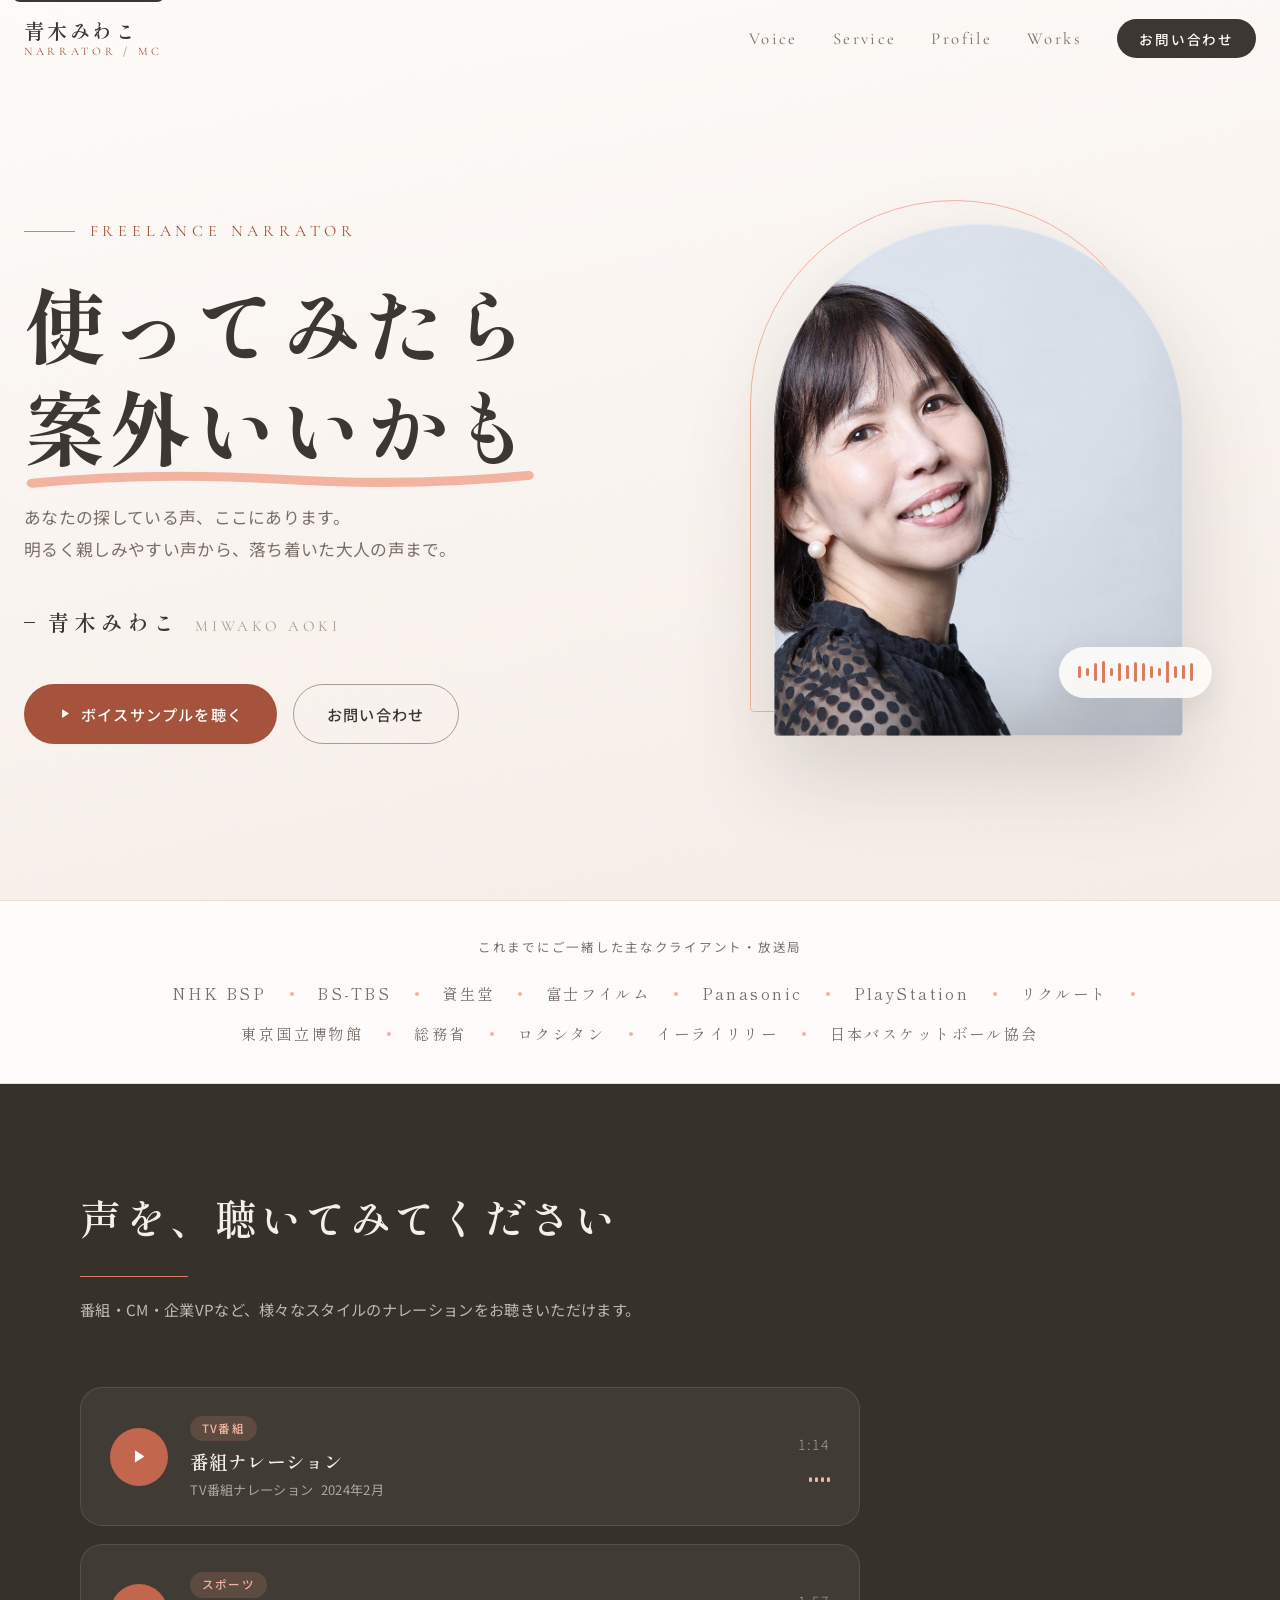
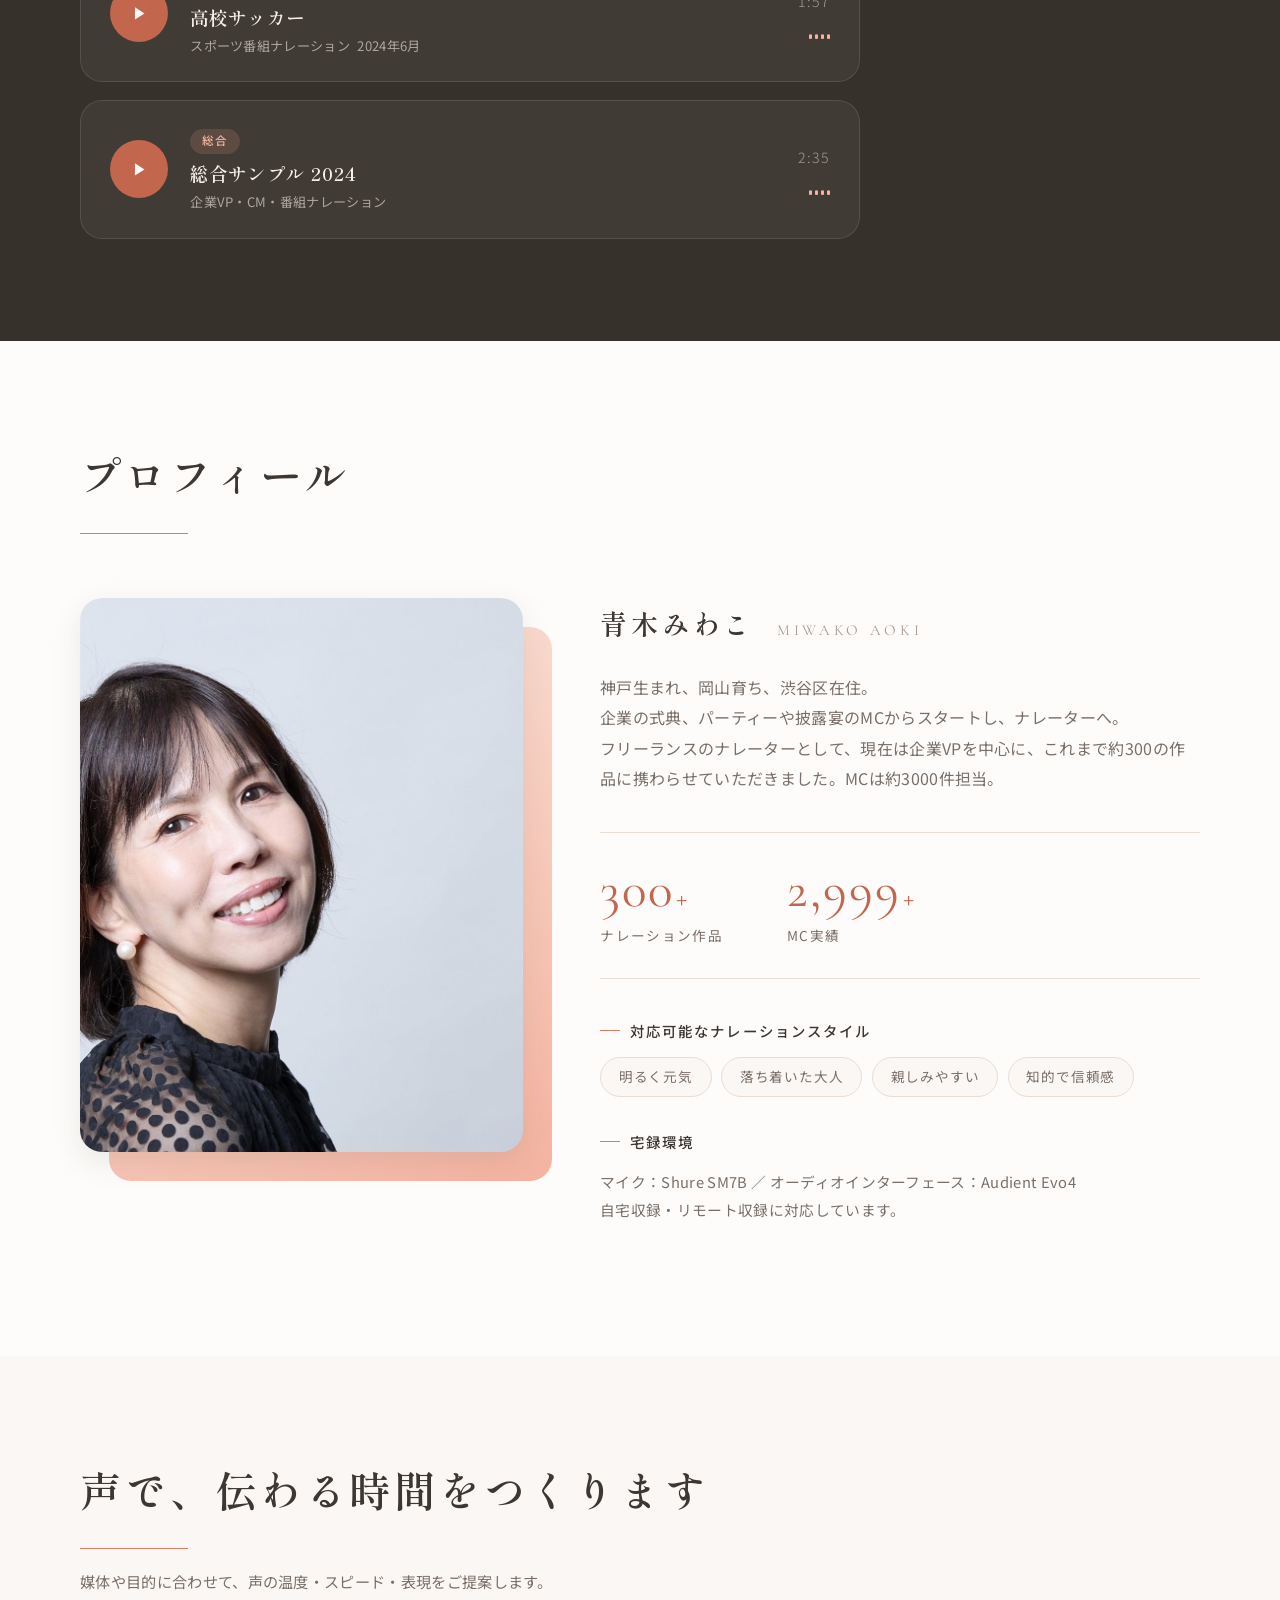
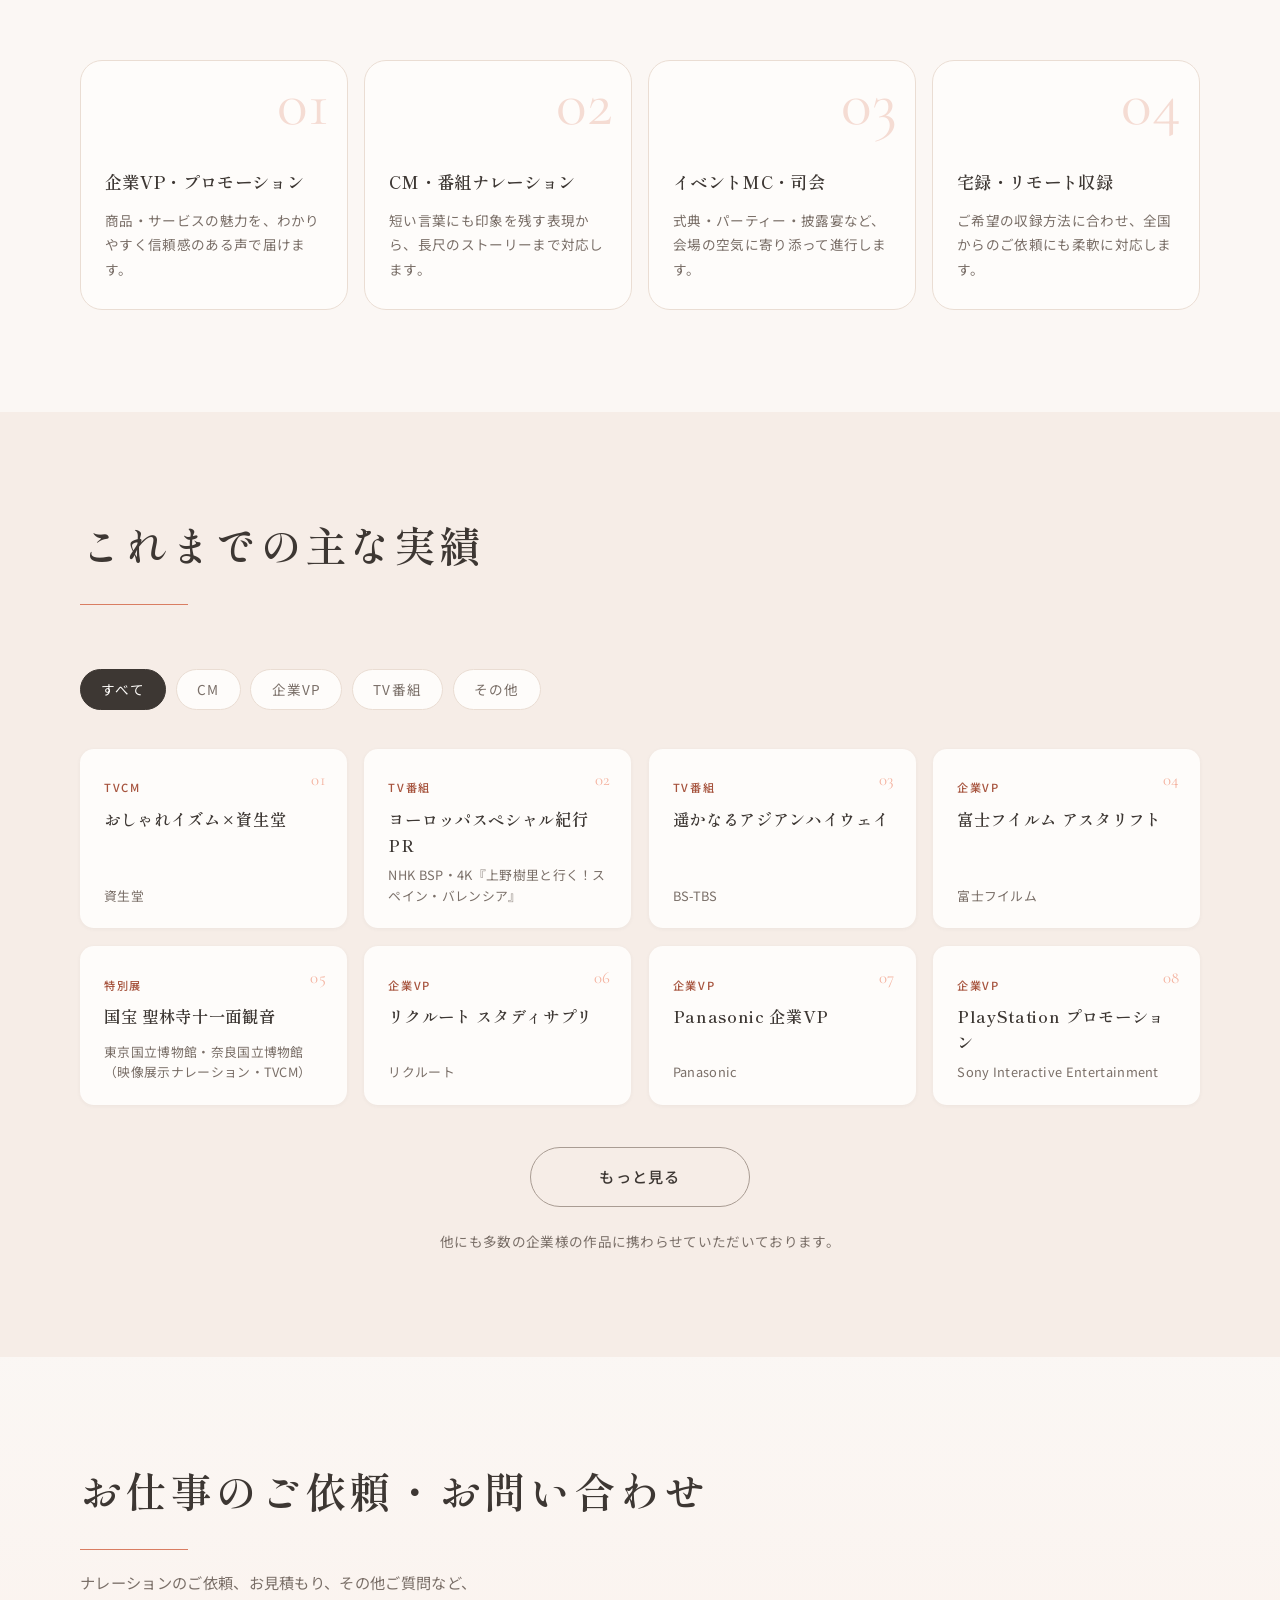
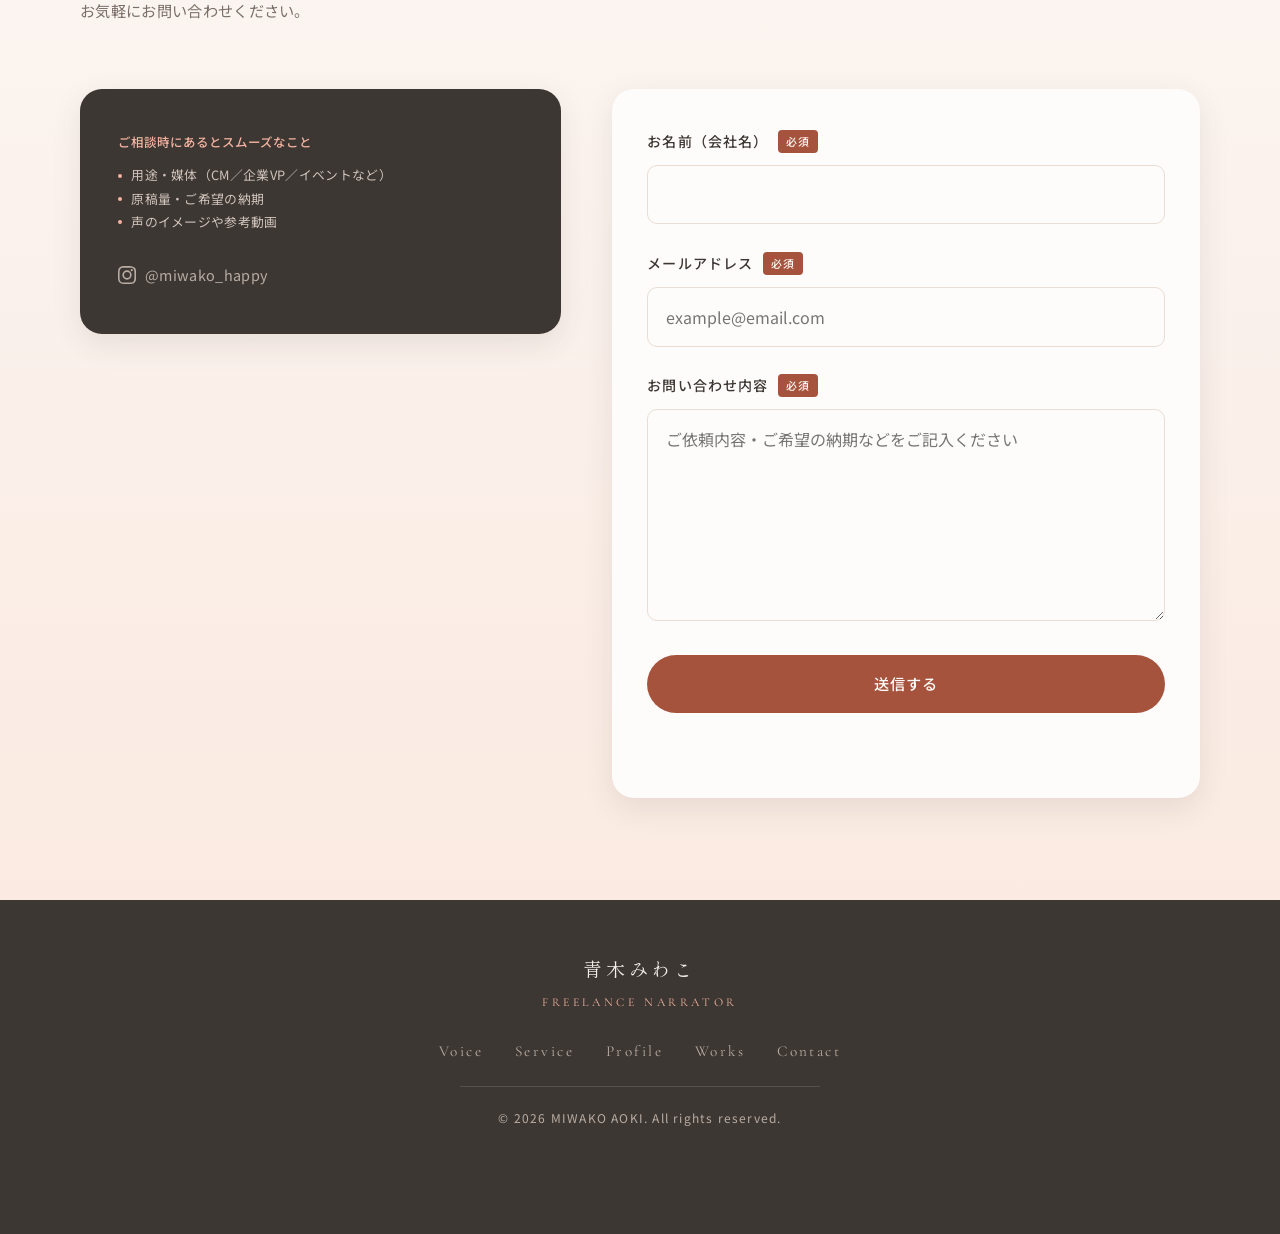
==== commit f0d64492: "Connect private contact form to Formspree" ====
--- a/index.html
+++ b/index.html
@@ -41,7 +41,6 @@
         "description": "約300作品のナレーション実績と約3000件のMC経験を持つフリーランスナレーター",
         "url": "https://miwako-aoki.com/",
         "image": "https://miwako-aoki.com/assets/images/profile.jpg",
-        "email": "mailto:contact@miwako-aoki.com",
         "sameAs": ["https://www.instagram.com/miwako_happy/"],
         "address": {
             "@type": "PostalAddress",
@@ -64,7 +63,7 @@
     <link href="https://fonts.googleapis.com/css2?family=Shippori+Mincho:wght@500;600;700&family=Noto+Sans+JP:wght@300;400;500;700&family=Cormorant+Garamond:wght@300;400&display=swap" rel="stylesheet">
 
     <link rel="stylesheet" href="css/tokens.css">
-    <link rel="stylesheet" href="css/style.css">
+    <link rel="stylesheet" href="css/style.css?v=20260919-contact">
     <script>document.documentElement.classList.add('js');</script>
 </head>
 <body>
@@ -424,8 +423,6 @@
 
                 <div class="contact-grid">
                     <div class="contact-info">
-                        <p class="contact-info-lead">メールでのご連絡はこちらへ</p>
-                        <a href="mailto:contact@miwako-aoki.com" class="contact-mail">contact@miwako-aoki.com</a>
                         <div class="contact-guide">
                             <p class="contact-guide-title">ご相談時にあるとスムーズなこと</p>
                             <ul>
@@ -440,21 +437,25 @@
                         </a>
                     </div>
 
-                    <form id="contactForm" class="contact-form" novalidate>
+                    <!-- Formspreeで発行したURLをaction属性に設定。受信先メールは記載しない。 -->
+                    <form id="contactForm" class="contact-form" action="https://formspree.io/f/xoevvzbq" method="POST" aria-describedby="formStatus">
+                        <input type="hidden" name="_language" value="ja">
+                        <input type="text" name="_gotcha" class="form-honeypot" tabindex="-1" autocomplete="off" aria-hidden="true">
                         <div class="form-field">
                             <label for="name">お名前（会社名）<span class="required">必須</span></label>
-                            <input type="text" id="name" name="name" autocomplete="name" required>
+                            <input type="text" id="name" name="name" autocomplete="name" maxlength="200" required>
                         </div>
                         <div class="form-field">
                             <label for="email">メールアドレス<span class="required">必須</span></label>
-                            <input type="email" id="email" name="email" autocomplete="email" placeholder="example@email.com" required>
+                            <input type="email" id="email" name="email" autocomplete="email" placeholder="example@email.com" maxlength="254" required>
                         </div>
                         <div class="form-field">
                             <label for="message">お問い合わせ内容<span class="required">必須</span></label>
-                            <textarea id="message" name="message" rows="6" placeholder="ご依頼内容・ご希望の納期などをご記入ください" required></textarea>
-                        </div>
-                        <button type="submit" class="btn btn--primary btn--wide">送信する</button>
+                            <textarea id="message" name="message" rows="6" placeholder="ご依頼内容・ご希望の納期などをご記入ください" maxlength="10000" required></textarea>
+                        </div>
+                        <button type="submit" class="btn btn--primary btn--wide" disabled>送信する</button>
                         <p id="formStatus" class="form-status" role="status" aria-live="polite"></p>
+                        <noscript><p class="form-status">フォームの利用にはJavaScriptを有効にしてください。Instagramからもご連絡いただけます。</p></noscript>
                     </form>
                 </div>
             </div>
@@ -513,6 +514,6 @@
 
     <script src="js/main.js" defer></script>
     <script src="js/audio-player.js" defer></script>
-    <script src="js/form.js" defer></script>
+    <script src="js/form.js?v=20260919-contact" defer></script>
 </body>
 </html>
--- a/css/style.css
+++ b/css/style.css
@@ -637,20 +637,8 @@
     padding: 2.6rem 2.4rem;
     box-shadow: var(--shadow-md);
 }
-.contact-info-lead { font-size: 0.9rem; color: var(--cream-faint); margin-bottom: 0.7rem; }
-.contact-mail {
-    display: block;
-    font-family: var(--font-latin); font-size: clamp(1.1rem, 2vw, 1.35rem);
-    letter-spacing: 0.04em; color: var(--coral-soft);
-    margin-bottom: 1.8rem;
-    word-break: break-all;
-    transition: color 0.3s;
-}
-.contact-mail:hover { color: var(--cream); }
 .contact-guide {
     margin: 0 0 1.8rem;
-    padding: 1.1rem 0 0;
-    border-top: 1px solid color-mix(in oklab, var(--cream-soft) 20%, transparent);
 }
 .contact-guide-title {
     font-size: 0.78rem;
@@ -724,7 +712,8 @@
 
 .form-status { font-size: 0.88rem; min-height: 1.5em; }
 .form-status.is-error { color: var(--error); }
-.form-status.is-success { color: var(--success); }
+.form-honeypot { display: none; }
+.contact-form .btn:disabled { opacity: 0.6; cursor: not-allowed; transform: none; }
 
 /* ==========================================================================
    Footer
@@ -1076,7 +1065,6 @@
         letter-spacing: 0;
         line-height: 1.6;
     }
-    .contact-mail { font-size: 1.05rem; }
     textarea { min-height: 120px; }
 
     .hero-actions .btn { width: 100%; }
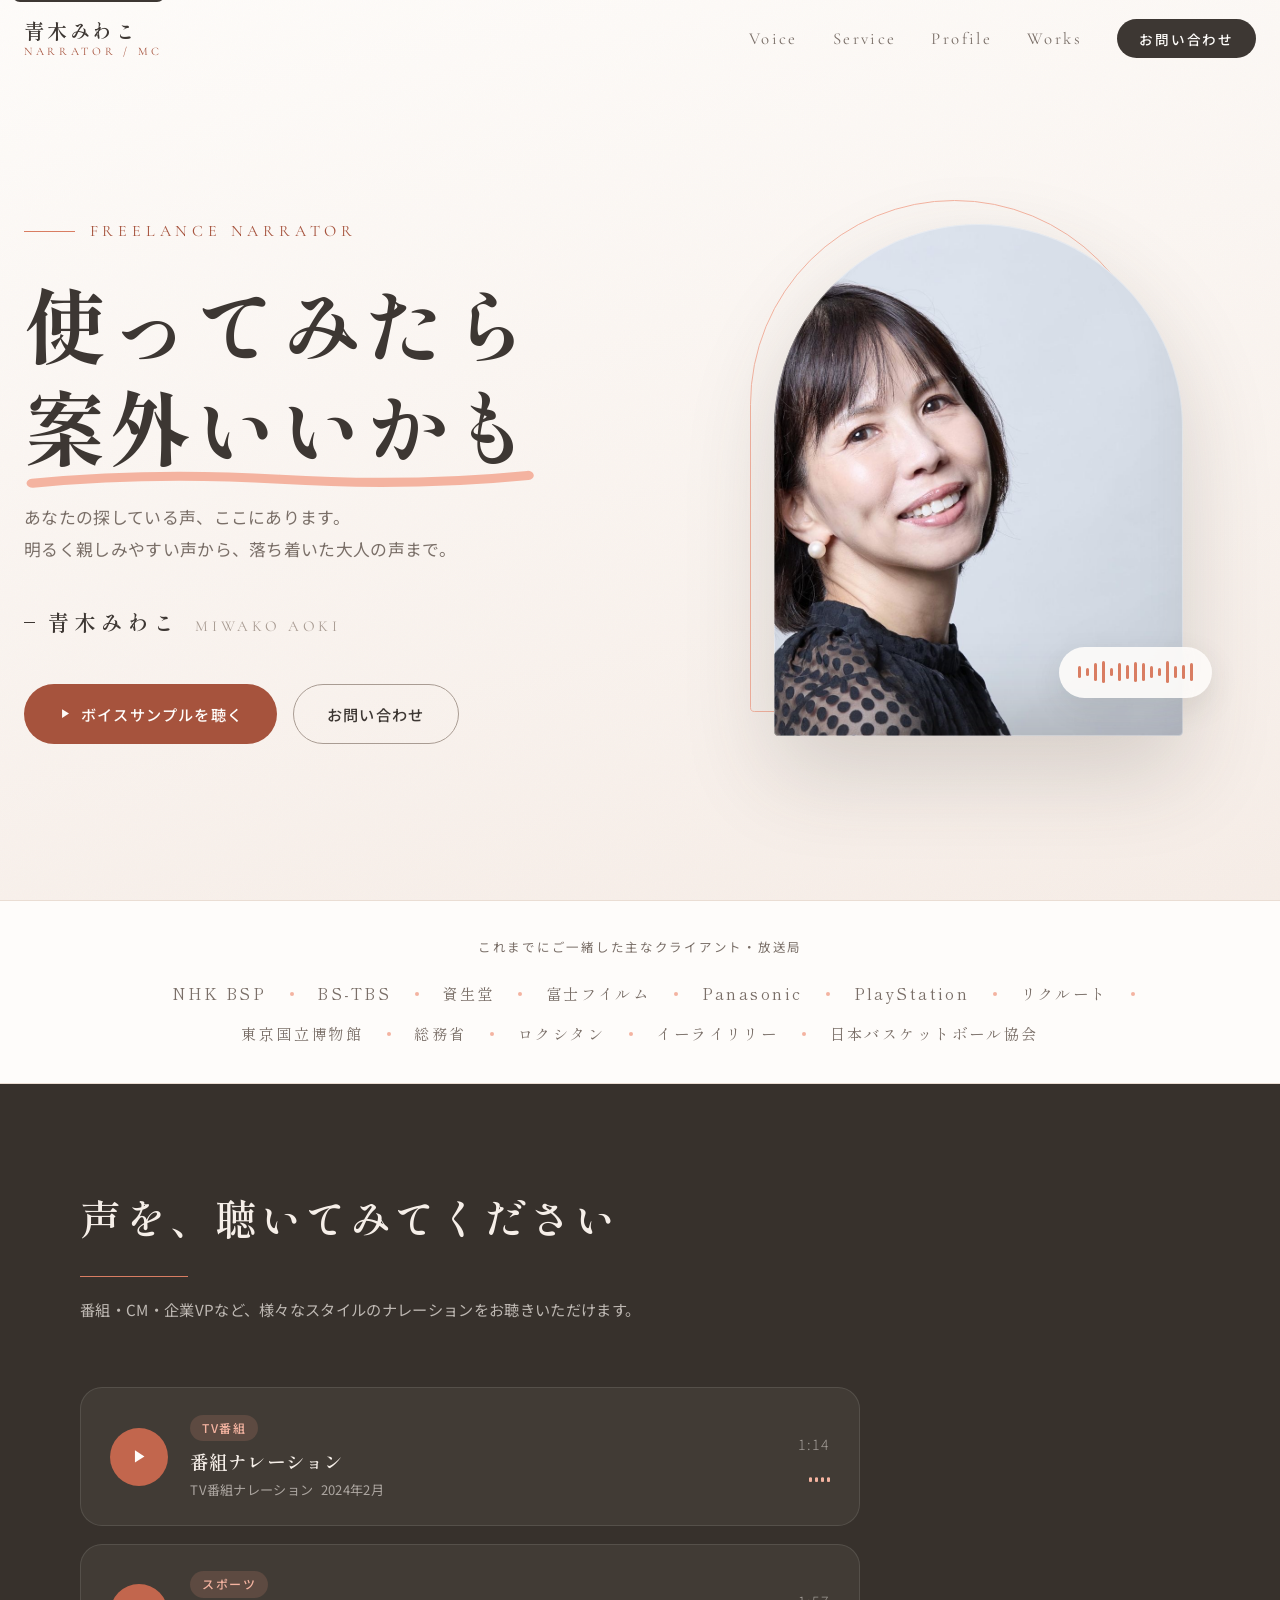
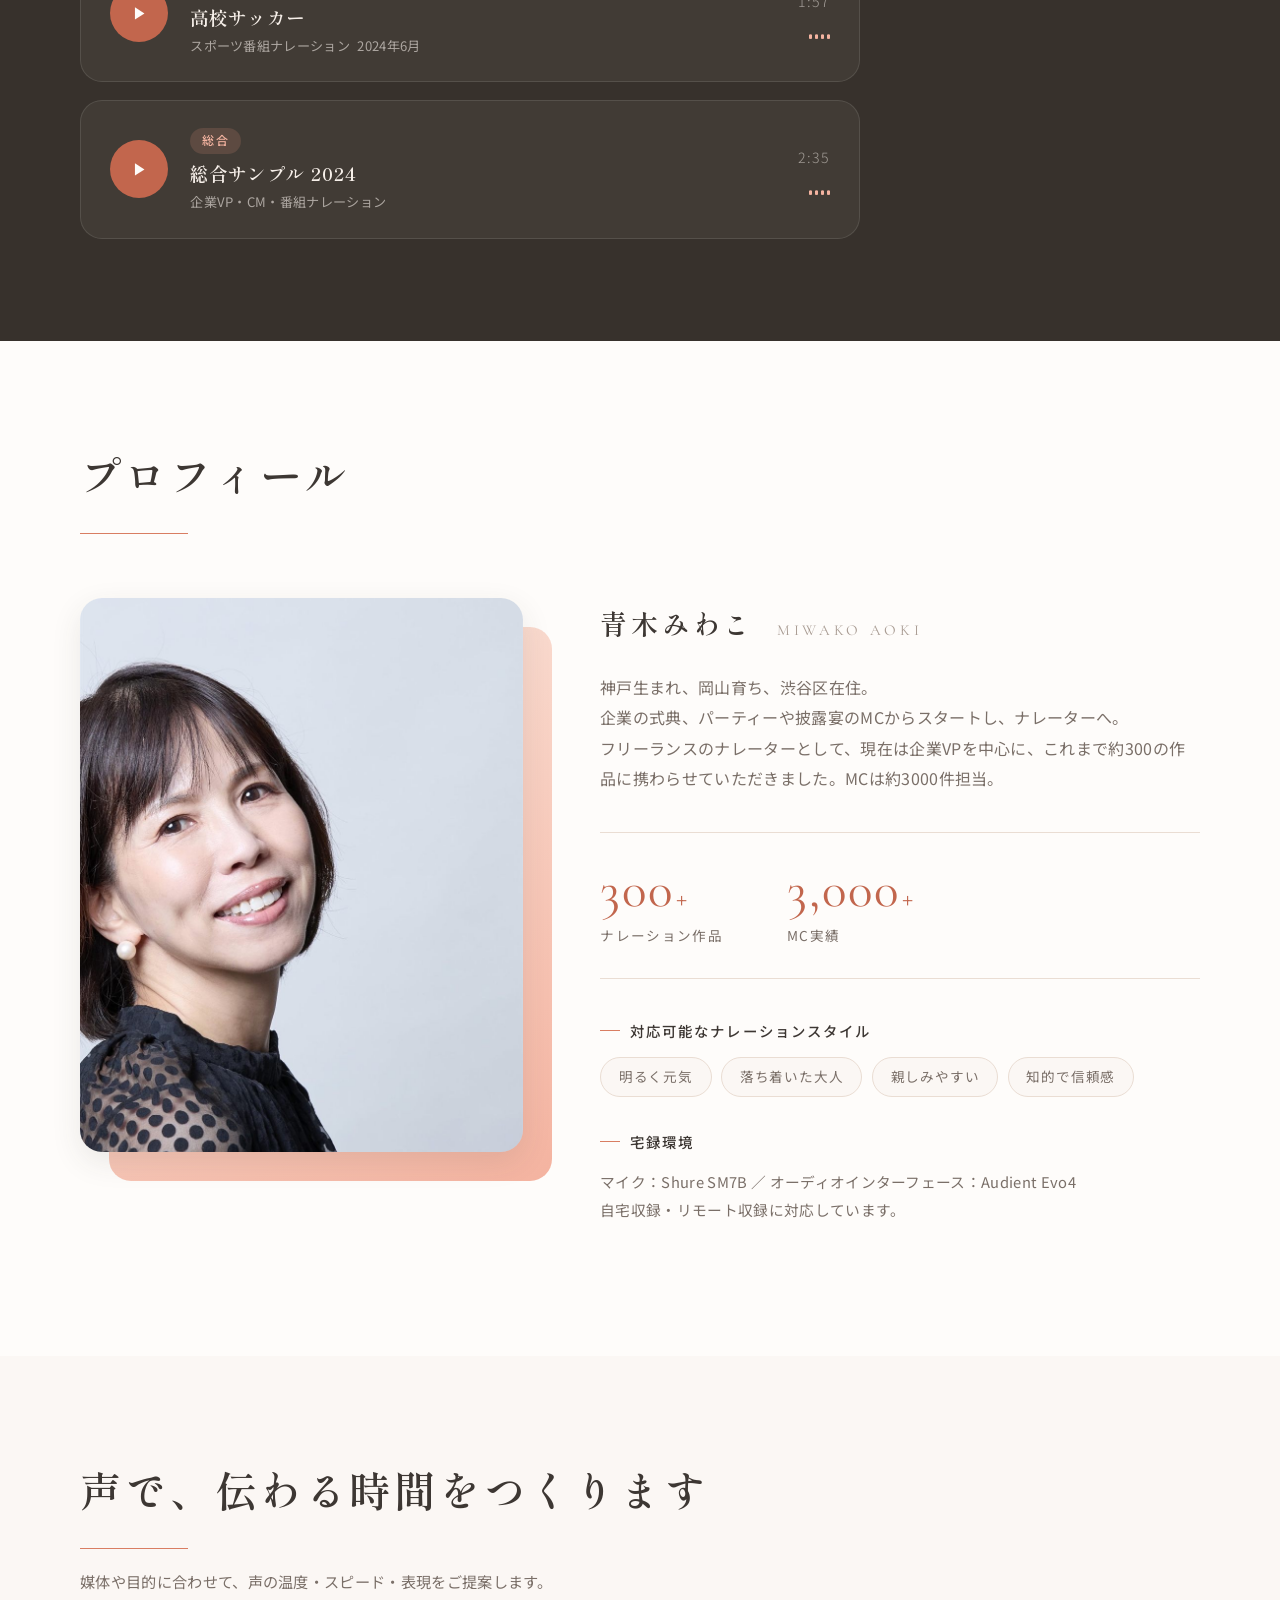
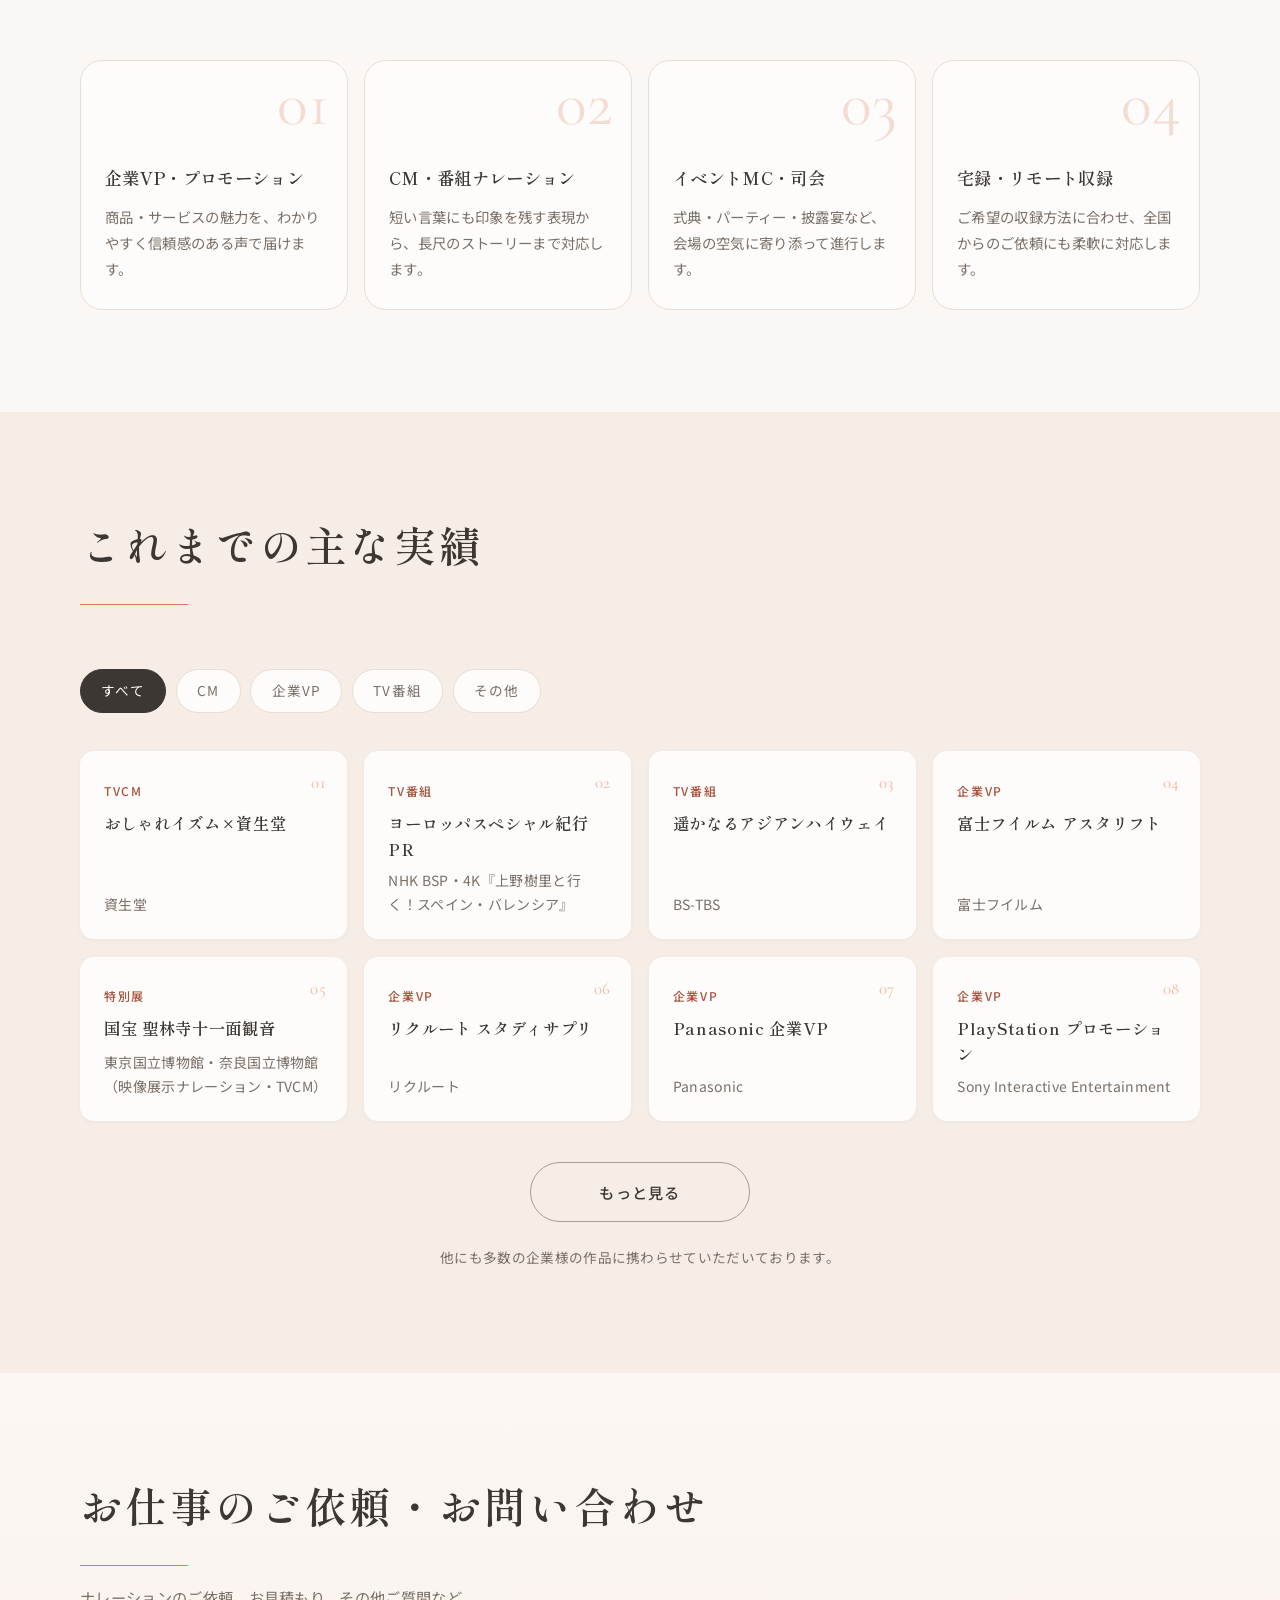
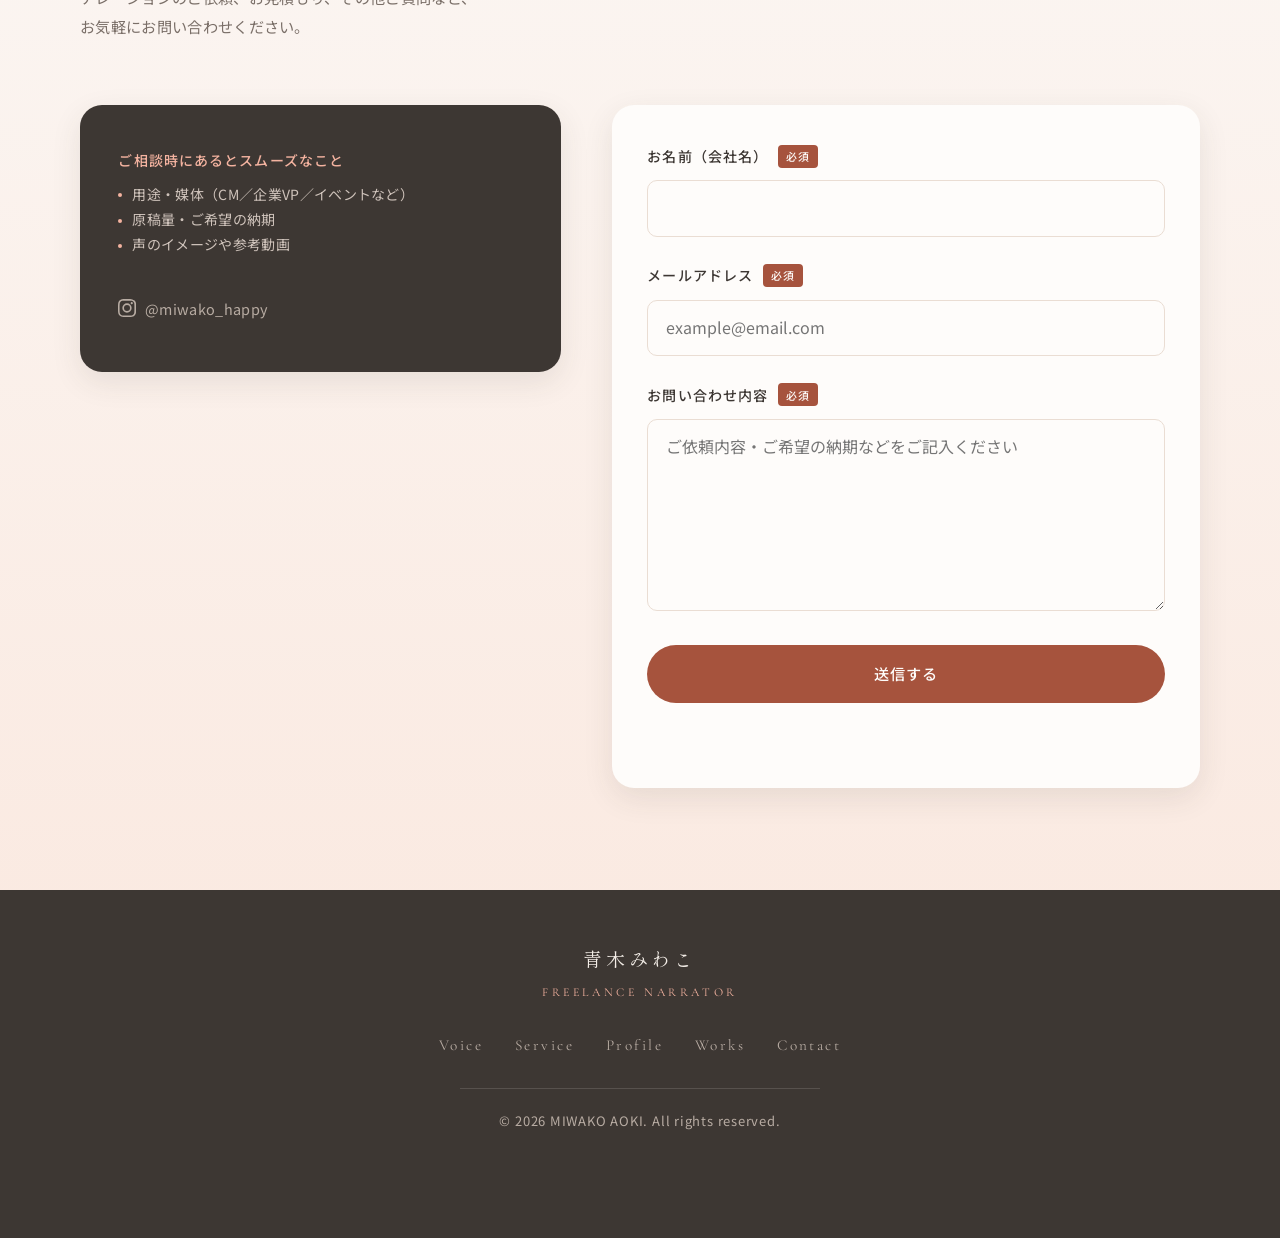
==== commit d673ab9a: "Polish typography and responsive portfolio layouts" ====
--- a/index.html
+++ b/index.html
@@ -62,8 +62,8 @@
     <link rel="preconnect" href="https://fonts.gstatic.com" crossorigin>
     <link href="https://fonts.googleapis.com/css2?family=Shippori+Mincho:wght@500;600;700&family=Noto+Sans+JP:wght@300;400;500;700&family=Cormorant+Garamond:wght@300;400&display=swap" rel="stylesheet">
 
-    <link rel="stylesheet" href="css/tokens.css">
-    <link rel="stylesheet" href="css/style.css?v=20260919-contact">
+    <link rel="stylesheet" href="css/tokens.css?v=20260919-responsive">
+    <link rel="stylesheet" href="css/style.css?v=20260919-responsive">
     <script>document.documentElement.classList.add('js');</script>
 </head>
 <body>
@@ -161,7 +161,7 @@
         <section id="voice" class="section section--voice">
             <div class="container">
                 <header class="section-head">
-                    <h2 class="section-title">声を、聴いてみてください</h2>
+                    <h2 class="section-title"><span class="title-phrase">声を、</span><span class="title-phrase">聴いてみてください</span></h2>
                     <p class="section-lead">番組・CM・企業VPなど、様々なスタイルのナレーションをお聴きいただけます。</p>
                 </header>
 
@@ -275,7 +275,7 @@
         <section id="service" class="section section--service">
             <div class="container">
                 <header class="section-head">
-                    <h2 class="section-title">声で、伝わる時間をつくります</h2>
+                    <h2 class="section-title"><span class="title-phrase">声で、伝わる</span><span class="title-phrase">時間をつくります</span></h2>
                     <p class="section-lead">媒体や目的に合わせて、声の温度・スピード・表現をご提案します。</p>
                 </header>
 
@@ -414,7 +414,7 @@
         <section id="contact" class="section section--contact">
             <div class="container">
                 <header class="section-head">
-                    <h2 class="section-title">お仕事のご依頼・お問い合わせ</h2>
+                    <h2 class="section-title"><span class="title-phrase">お仕事のご依頼・</span><span class="title-phrase">お問い合わせ</span></h2>
                     <p class="section-lead">
                         ナレーションのご依頼、お見積もり、その他ご質問など、<br class="pc-only">
                         お気軽にお問い合わせください。
@@ -512,7 +512,7 @@
         <svg class="icon" viewBox="0 0 24 24" aria-hidden="true"><path fill="currentColor" d="m12 8-6 6 1.4 1.4L12 10.8l4.6 4.6L18 14z"/></svg>
     </button>
 
-    <script src="js/main.js" defer></script>
+    <script src="js/main.js?v=20260919-responsive" defer></script>
     <script src="js/audio-player.js" defer></script>
     <script src="js/form.js?v=20260919-contact" defer></script>
 </body>
--- a/css/tokens.css
+++ b/css/tokens.css
@@ -34,12 +34,13 @@
     --success: oklch(57.9% 0.097 149);
 
     /* Typography */
-    --font-serif: 'Shippori Mincho', 'Hiragino Mincho ProN', serif;
-    --font-sans: 'Noto Sans JP', 'Hiragino Kaku Gothic ProN', sans-serif;
-    --font-latin: 'Cormorant Garamond', 'Shippori Mincho', serif;
+    --font-serif: 'Shippori Mincho', 'Hiragino Mincho ProN', 'Yu Mincho', serif;
+    --font-sans: 'Noto Sans JP', 'Hiragino Kaku Gothic ProN', 'Yu Gothic', Meiryo, sans-serif;
+    --font-latin: 'Cormorant Garamond', 'Shippori Mincho', 'Yu Mincho', serif;
 
     /* Rhythm */
     --header-h: 76px;
+    --page-gutter: clamp(1rem, 3vw, 1.5rem);
     --radius: 14px;
     --radius-lg: 22px;
     --shadow-xs: 0 1px 4px oklch(34.2% 0.011 56 / 0.05);
--- a/css/style.css
+++ b/css/style.css
@@ -11,6 +11,8 @@
 *, *::before, *::after { box-sizing: border-box; margin: 0; padding: 0; }
 
 html {
+    -webkit-text-size-adjust: 100%;
+    text-size-adjust: 100%;
     scroll-behavior: smooth;
     scroll-padding-top: calc(var(--header-h) + 12px);
     overflow-x: clip;
@@ -36,7 +38,7 @@
 .icon { width: 1em; height: 1em; display: inline-block; vertical-align: -0.12em; }
 
 .container {
-    width: min(1120px, 100% - 3rem);
+    width: min(1120px, 100% - var(--page-gutter) * 2);
     margin-inline: auto;
 }
 
@@ -76,6 +78,8 @@
     font-size: 0.95rem; font-weight: 500; letter-spacing: 0.08em;
     border-radius: 999px;
     white-space: nowrap;
+    min-height: 44px;
+    max-width: 100%;
     transition: background-color var(--dur-short), color var(--dur-short), border-color var(--dur-short);
 }
 .btn--primary {
@@ -119,7 +123,7 @@
 .header.is-scrolled { box-shadow: 0 1px 0 var(--line), 0 8px 30px oklch(34.2% 0.011 56 / 0.04); }
 .header.is-scrolled::before { opacity: 1; }
 .header-inner {
-    width: min(1240px, 100% - 3rem); margin-inline: auto;
+    width: min(1240px, 100% - var(--page-gutter) * 2); margin-inline: auto;
     height: var(--header-h);
     display: flex; align-items: center; justify-content: space-between;
 }
@@ -184,7 +188,7 @@
 }
 .hero-inner {
     position: relative; z-index: 1;
-    width: min(1240px, 100% - 3rem); margin-inline: auto;
+    width: min(1240px, 100% - var(--page-gutter) * 2); margin-inline: auto;
     display: grid; grid-template-columns: minmax(0, 1.05fr) minmax(0, 0.95fr);
     align-items: center; gap: clamp(2rem, 5vw, 5rem);
 }
@@ -209,7 +213,7 @@
     font-size: clamp(0.95rem, 1.4vw, 1.05rem);
     color: var(--ink-soft); margin-bottom: 2.2rem;
 }
-.hero-name { display: flex; align-items: baseline; gap: 1em; margin-bottom: 2.6rem; }
+.hero-name { display: flex; flex-wrap: wrap; align-items: baseline; gap: 0.4em 1em; margin-bottom: 2.6rem; }
 .hero-name-ja {
     font-family: var(--font-serif); font-size: 1.35rem; font-weight: 600; letter-spacing: 0.2em;
     padding-left: 1.1em; position: relative;
@@ -327,6 +331,7 @@
     letter-spacing: 0.07em; line-height: 1.45;
     overflow-wrap: anywhere;
 }
+.title-phrase { display: inline-block; max-width: 100%; }
 /* 見出しの下に短いコーラルの手引き線（アイブロウの代わりの控えめなアンカー） */
 .section-title::after {
     content: ""; display: block;
@@ -387,7 +392,7 @@
 .sample-body { flex: 1; min-width: 0; }
 .sample-tag {
     display: inline-block;
-    font-size: 0.72rem; font-weight: 500; letter-spacing: 0.12em;
+    font-size: 0.75rem; font-weight: 500; letter-spacing: 0.12em;
     color: var(--coral-soft); background: color-mix(in oklab, var(--coral) 16%, transparent);
     border-radius: 999px; padding: 0.15em 1em; margin-bottom: 0.4rem;
 }
@@ -458,6 +463,7 @@
     letter-spacing: 0.14em; margin-bottom: 1.4rem;
 }
 .profile-name-en {
+    display: inline-block;
     font-family: var(--font-latin); font-weight: 400;
     font-size: 0.95rem; letter-spacing: 0.24em; color: var(--ink-faint);
     margin-left: 0.8em;
@@ -484,6 +490,7 @@
 }
 .profile-detail-title::before {
     content: ""; width: 1.4em; height: 1px; background: var(--coral-strong);
+    flex-shrink: 0;
 }
 .profile-detail-text { font-size: 0.92rem; color: var(--ink-soft); }
 
@@ -500,7 +507,7 @@
 .section--service { background: var(--bg); }
 .service-grid {
     display: grid;
-    grid-template-columns: repeat(4, 1fr);
+    grid-template-columns: repeat(4, minmax(0, 1fr));
     gap: 1rem;
 }
 .service-card {
@@ -544,7 +551,7 @@
     padding-top: 3.2rem;
 }
 .service-card p:last-child {
-    font-size: 0.85rem;
+    font-size: 0.9rem;
     line-height: 1.8;
     color: var(--ink-soft);
 }
@@ -559,6 +566,7 @@
     margin-bottom: 2.4rem;
 }
 .filter-btn {
+    min-height: 44px;
     font-size: 0.85rem; letter-spacing: 0.08em;
     padding: 0.5em 1.5em; border-radius: 999px;
     border: 1px solid var(--line); background: var(--surface); color: var(--ink-soft);
@@ -571,7 +579,7 @@
 }
 
 .works-grid {
-    display: grid; grid-template-columns: repeat(4, 1fr);
+    display: grid; grid-template-columns: repeat(4, minmax(0, 1fr));
     gap: 1.1rem;
     counter-reset: work;
 }
@@ -599,7 +607,7 @@
 .work-card:hover::before { color: var(--coral-deep); }
 .work-tag {
     align-self: flex-start;
-    font-size: 0.7rem; font-weight: 500; letter-spacing: 0.14em;
+    font-size: 0.75rem; font-weight: 500; letter-spacing: 0.14em;
     color: var(--coral-ink);
 }
 .work-title {
@@ -607,7 +615,11 @@
     letter-spacing: 0.04em; line-height: 1.6;
     flex: 1;
 }
-.work-client { font-size: 0.8rem; color: var(--ink-soft); line-height: 1.6; }
+.work-client { font-size: 0.875rem; color: var(--ink-soft); line-height: 1.7; }
+.service-card, .work-card, .profile-body, .contact-info, .contact-form {
+    min-width: 0;
+    overflow-wrap: anywhere;
+}
 
 /* show-more / filter states (driven by JS) */
 .work-card.is-extra { display: none; }
@@ -641,7 +653,7 @@
     margin: 0 0 1.8rem;
 }
 .contact-guide-title {
-    font-size: 0.78rem;
+    font-size: 0.875rem;
     font-weight: 500;
     letter-spacing: 0.08em;
     color: var(--coral-soft);
@@ -650,7 +662,7 @@
 .contact-guide li {
     position: relative;
     padding-left: 1em;
-    font-size: 0.8rem;
+    font-size: 0.875rem;
     line-height: 1.8;
     color: var(--cream-muted);
 }
@@ -666,6 +678,7 @@
 }
 .contact-sns {
     display: inline-flex; align-items: center; gap: 0.6em;
+    min-height: 44px;
     font-size: 0.9rem; color: var(--cream-faint);
     transition: color var(--dur-short);
 }
@@ -676,15 +689,16 @@
     display: grid; gap: 1.6rem;
     background: var(--surface);
     border-radius: var(--radius-lg);
-    padding: 2.4rem 2.2rem;
+    padding: clamp(1.25rem, 3vw, 2.4rem) clamp(1.25rem, 3vw, 2.2rem);
     box-shadow: var(--shadow-md);
 }
 .form-field label {
-    display: flex; align-items: center; gap: 0.7em;
+    display: flex; flex-wrap: wrap; align-items: center; gap: 0.35em 0.7em;
     font-size: 0.88rem; font-weight: 500; letter-spacing: 0.08em;
     margin-bottom: 0.65rem;
 }
 .required {
+    flex-shrink: 0;
     font-size: 0.68rem; font-weight: 500; color: var(--surface);
     background: var(--coral-ink);
     border-radius: 4px; padding: 0.1em 0.7em; letter-spacing: 0.12em;
@@ -692,7 +706,10 @@
 .form-field input,
 .form-field textarea {
     width: 100%;
+    min-width: 0;
     font: inherit; color: var(--ink);
+    font-size: 1rem;
+    line-height: 1.7;
     background: var(--surface);
     border: 1px solid var(--line);
     border-radius: 10px;
@@ -730,8 +747,9 @@
     font-size: 0.75rem; letter-spacing: 0.3em; text-transform: uppercase;
     color: var(--coral-soft);
 }
-.footer-nav { display: flex; gap: 2rem; }
+.footer-nav { display: flex; flex-wrap: wrap; justify-content: center; gap: 0.5rem 2rem; }
 .footer-nav a {
+    display: inline-flex; align-items: center; min-height: 44px;
     font-family: var(--font-latin); font-size: 0.95rem; letter-spacing: 0.16em;
     white-space: nowrap;
     color: var(--cream-faint); transition: color var(--dur-short);
@@ -742,15 +760,15 @@
     width: min(360px, 100%);
     padding-top: 1.25rem;
     border-top: 1px solid color-mix(in oklab, var(--cream-soft) 14%, transparent);
-    font-size: 0.75rem; color: var(--cream-faint); letter-spacing: 0.1em;
+    font-size: 0.8125rem; color: var(--cream-faint); letter-spacing: 0.06em;
 }
 
 /* ==========================================================================
    Sticky player bar
    ========================================================================== */
 .player-bar {
-    position: fixed; left: 50%; bottom: 1rem; z-index: 220;
-    transform: translate(-50%, calc(100% + 1.5rem));
+    position: fixed; left: 50%; bottom: calc(1rem + env(safe-area-inset-bottom, 0px)); z-index: 190;
+    transform: translate(-50%, calc(100% + 1.5rem + env(safe-area-inset-bottom, 0px)));
     width: min(720px, 100% - 2rem);
     display: flex; align-items: center; gap: 1.1rem;
     background: color-mix(in oklab, var(--ink) 82%, transparent);
@@ -784,23 +802,30 @@
     gap: 1rem; margin-bottom: 0.35rem;
 }
 .player-title {
+    min-width: 0;
     font-size: 0.85rem; font-weight: 500; letter-spacing: 0.06em;
     white-space: nowrap; overflow: hidden; text-overflow: ellipsis;
 }
 .player-time {
+    flex-shrink: 0;
     font-family: var(--font-sans); font-weight: 300;
     font-size: 0.78rem; letter-spacing: 0.06em;
     font-variant-numeric: tabular-nums;
     color: var(--cream-faint); white-space: nowrap;
 }
 .player-progress {
-    position: relative; height: 5px; border-radius: 999px;
+    position: relative; height: 24px; border-radius: 999px;
+    cursor: pointer;
+}
+.player-progress::before {
+    content: ""; position: absolute; left: 0; right: 0; top: 50%;
+    height: 5px; border-radius: inherit; transform: translateY(-50%);
     background: color-mix(in oklab, var(--cream) 18%, transparent);
-    cursor: pointer;
 }
 .player-progress:focus-visible { outline: 2px solid var(--coral-soft); outline-offset: 4px; }
 .player-progress-fill {
-    position: absolute; inset: 0 auto 0 0; width: 0%;
+    position: absolute; left: 0; top: 50%; width: 0%; height: 5px;
+    transform: translateY(-50%);
     border-radius: inherit;
     background: var(--coral-strong);
 }
@@ -832,7 +857,8 @@
     background: var(--coral-soft);
 }
 .player-close {
-    flex: 0 0 auto; color: var(--cream-faint); font-size: 1.1rem;
+    flex: 0 0 44px; height: 44px; display: grid; place-items: center;
+    color: var(--cream-faint); font-size: 1.1rem;
     transition: color var(--dur-short);
 }
 .player-close:hover { color: var(--cream); }
@@ -841,7 +867,7 @@
    Back to top
    ========================================================================== */
 .back-to-top {
-    position: fixed; right: 1.4rem; bottom: 1.4rem; z-index: 210;
+    position: fixed; right: 1.4rem; bottom: 1.4rem; z-index: 180;
     width: 46px; height: 46px; border-radius: 50%;
     display: grid; place-items: center;
     background: var(--surface); color: var(--ink);
@@ -854,6 +880,7 @@
 }
 .back-to-top.is-visible { opacity: 1; visibility: visible; transform: none; }
 .back-to-top:hover { background: var(--coral-deep); color: var(--surface); border-color: var(--coral-deep); }
+.player-bar.is-active ~ .back-to-top { bottom: calc(7rem + env(safe-area-inset-bottom, 0px)); }
 
 /* ==========================================================================
    Responsive
@@ -884,16 +911,21 @@
 
     .nav-list {
         position: fixed; inset: 0; z-index: 240;
-        flex-direction: column; justify-content: center; gap: 2.4rem;
+        flex-direction: column; justify-content: flex-start; gap: clamp(0.75rem, 4vh, 2.4rem);
+        padding: calc(var(--header-h) + 1rem) var(--page-gutter) max(1.5rem, env(safe-area-inset-bottom, 0px));
+        overflow-y: auto; overscroll-behavior: contain;
         background: color-mix(in oklab, var(--bg) 97%, transparent);
         backdrop-filter: blur(16px);
         opacity: 0; visibility: hidden;
         transition: opacity 0.4s, visibility 0.4s;
     }
+    .nav-list > li { flex-shrink: 0; }
+    .nav-list > li:first-child { margin-top: auto; }
+    .nav-list > li:last-child { margin-bottom: auto; }
     .nav-list.is-open { opacity: 1; visibility: visible; }
     /* メニュー開放中は背景のスクロールを止める */
     body.menu-open { overflow: hidden; }
-    .nav-link { font-size: 1.5rem; }
+    .nav-link { display: inline-flex; align-items: center; min-height: 44px; font-size: 1.5rem; }
     .nav-link--cta { font-size: 1rem; padding: 0.85em 2.4em; }
 
     /* --- Hero --- */
@@ -924,12 +956,10 @@
 @media (max-width: 560px) {
     :root { --header-h: 68px; }
 
-    body { font-size: 15px; }
-    .container, .header-inner, .hero-inner { width: calc(100% - 2rem); }
     .section { padding: 4rem 0; }
     .section-head { margin-bottom: 2.2rem; }
     .section-title {
-        font-size: 1.55rem;
+        font-size: clamp(1.35rem, 6.5vw, 1.55rem);
         letter-spacing: 0.04em;
     }
 
@@ -998,7 +1028,7 @@
     .works-grid { grid-template-columns: 1fr; }
     .service-grid { grid-template-columns: 1fr; gap: 0.8rem; }
     .service-card { min-height: 0; padding: 1.35rem; }
-    .service-card h3 { margin-top: 1.6rem; }
+    .service-card h3 { margin-top: 0; padding-top: 3rem; }
     .service-number { font-size: 3.1rem; top: 0.5rem; right: 0.9rem; }
 
     .sample-card {
@@ -1027,7 +1057,7 @@
         line-height: 1.85;
         margin-bottom: 1.6rem;
     }
-    .profile-grid { gap: 1.4rem; }
+    .profile-grid { gap: 2rem; }
     .profile-body { min-width: 0; }
     .stats {
         justify-content: space-between;
@@ -1058,7 +1088,7 @@
     .contact-info,
     .contact-form {
         border-radius: var(--radius);
-        padding: 1.5rem;
+        padding: clamp(1.25rem, 5vw, 1.5rem);
     }
     .section--contact .section-title {
         font-size: 1.38rem;
@@ -1072,16 +1102,16 @@
     .player-bar {
         width: calc(100% - 1rem);
         border-radius: 20px;
-        padding: 0.7rem 0.9rem;
-        gap: 0.75rem;
-        bottom: 0.6rem;
-    }
-    .player-play { flex-basis: 40px; height: 40px; }
+        padding: 0.65rem 0.75rem;
+        gap: 0.65rem;
+        bottom: calc(0.6rem + env(safe-area-inset-bottom, 0px));
+    }
+    .player-play { flex-basis: 44px; height: 44px; }
     .player-volume,
     .player-time { display: none; }
 
-    .footer { padding-bottom: 4rem; }
-    .footer-nav { gap: 1.4rem; flex-wrap: wrap; justify-content: center; }
+    .footer { padding-bottom: calc(6.5rem + env(safe-area-inset-bottom, 0px)); }
+    .footer-nav { gap: 0.4rem 1.4rem; }
     .back-to-top { display: none; }
 }
 
@@ -1091,3 +1121,10 @@
     .hero-name-en { display: none; }
     .clients-list li:nth-child(n+5) { display: none; }
 }
+
+/* 横向きのスマホではリンク間隔を詰め、さらに低い画面ではスクロールで補う。 */
+@media (max-width: 860px) and (max-height: 560px) {
+    .nav-list { gap: 0.5rem; }
+    .nav-link { font-size: 1.15rem; padding-block: 0.2em; }
+    .nav-link--cta { font-size: 0.95rem; padding: 0.4em 2rem; }
+}
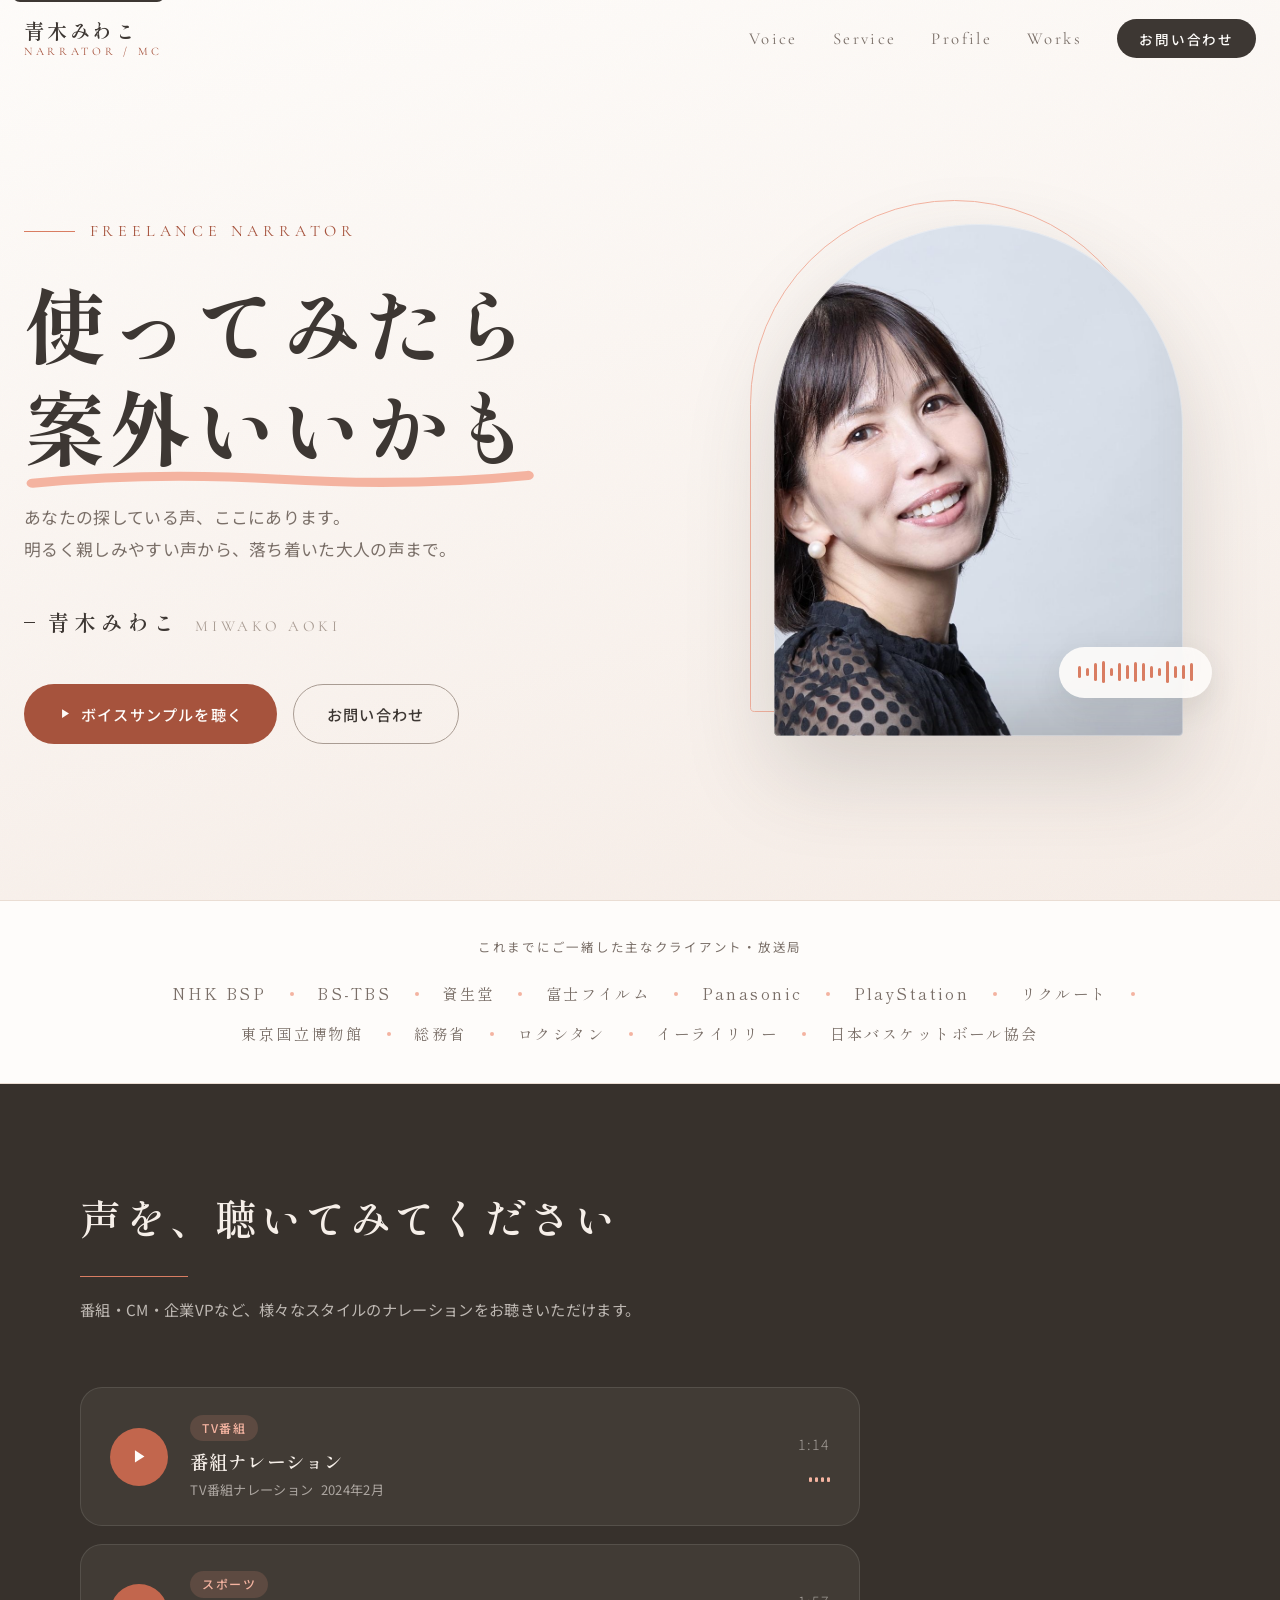
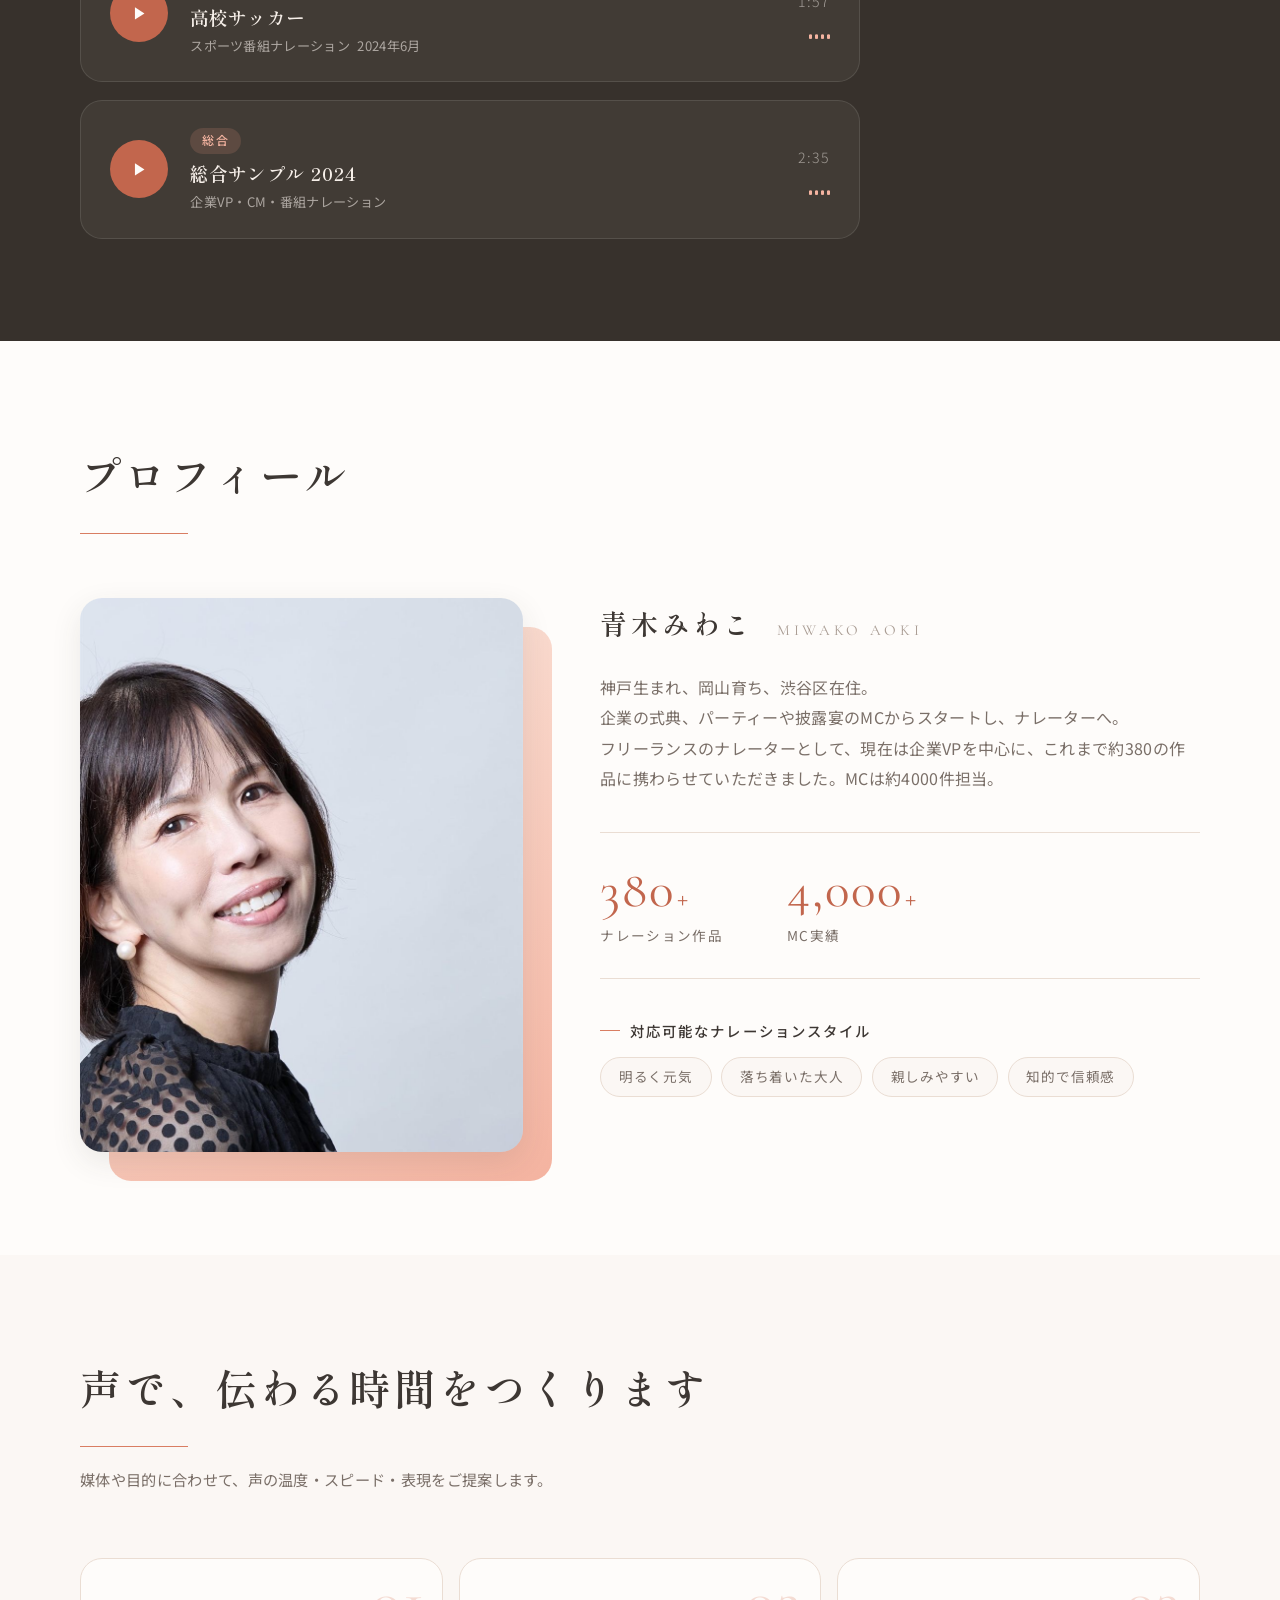
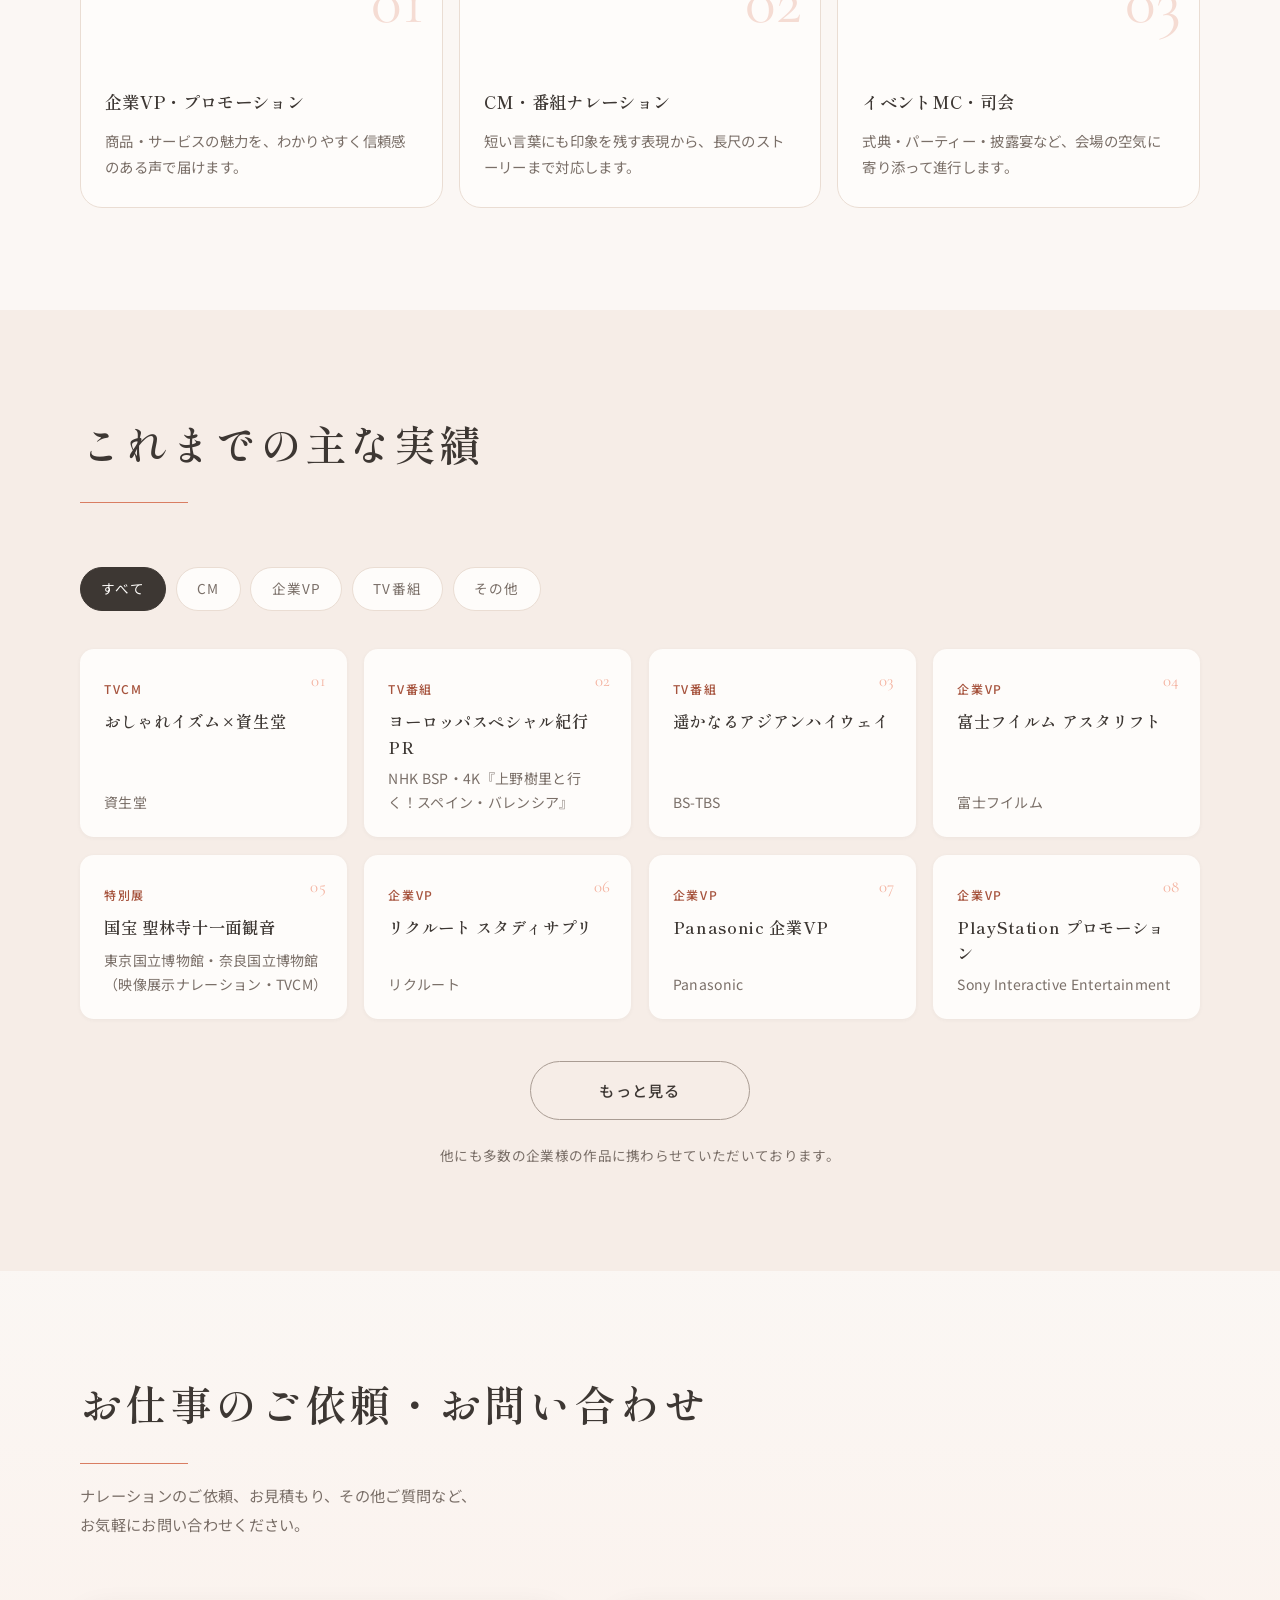
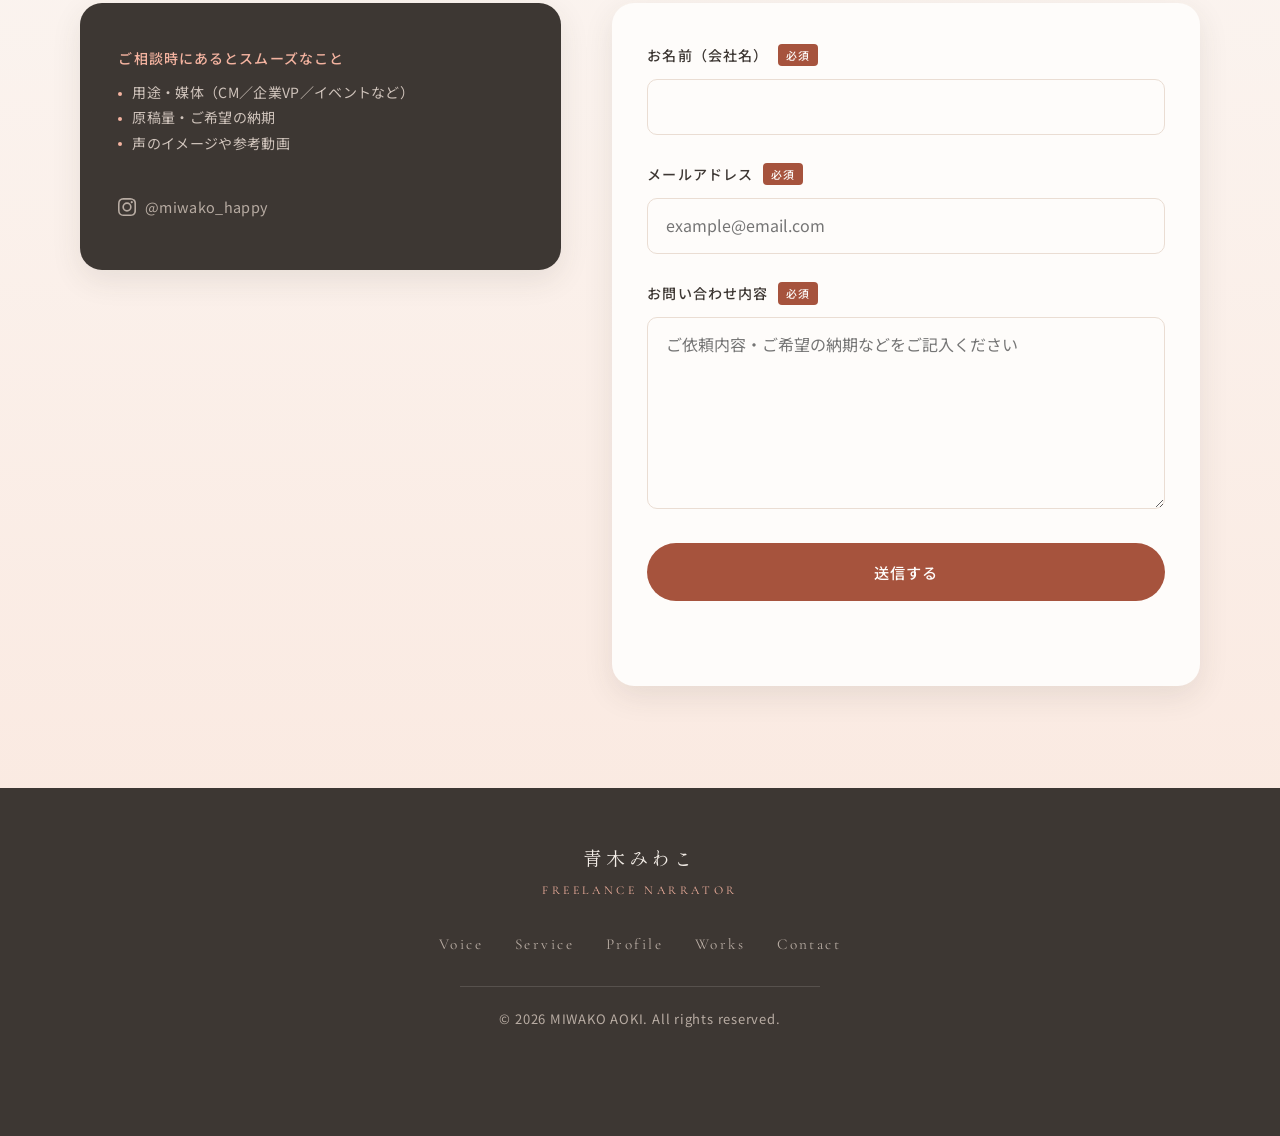
==== commit 6b685435: "Add mobile contact shortcut and update portfolio details" ====
--- a/index.html
+++ b/index.html
@@ -3,8 +3,8 @@
 <head>
     <meta charset="UTF-8">
     <meta name="viewport" content="width=device-width, initial-scale=1.0">
-    <title>青木みわこ｜フリーランスナレーター - NHK・資生堂など約300作品の実績</title>
-    <meta name="description" content="「使ってみたら案外いいかも」明るく親しみやすい声から落ち着いた大人の声まで。NHK、BS-TBS、資生堂など約300作品の実績を持つフリーランスナレーター青木みわこ。企業VP・CM・番組ナレーション・MC対応可能。">
+    <title>青木みわこ｜フリーランスナレーター - NHK・資生堂など約380作品の実績</title>
+    <meta name="description" content="「使ってみたら案外いいかも」明るく親しみやすい声から落ち着いた大人の声まで。NHK、BS-TBS、資生堂など約380作品の実績を持つフリーランスナレーター青木みわこ。企業VP・CM・番組ナレーション・MC対応可能。">
     <meta name="keywords" content="青木みわこ,ナレーター,ナレーション,フリーランス,ボイスサンプル,CM,企業VP,音声収録,MC,司会,NHK,資生堂,東京">
     <meta name="author" content="青木みわこ">
     <meta name="robots" content="index, follow">
@@ -17,7 +17,7 @@
 
     <!-- OGP -->
     <meta property="og:title" content="青木みわこ｜フリーランスナレーター">
-    <meta property="og:description" content="「使ってみたら案外いいかも」NHK・資生堂など約300作品の実績。明るく親しみやすい声から落ち着いた大人の声まで。">
+    <meta property="og:description" content="「使ってみたら案外いいかも」NHK・資生堂など約380作品の実績。明るく親しみやすい声から落ち着いた大人の声まで。">
     <meta property="og:type" content="website">
     <meta property="og:url" content="https://miwako-aoki.com/">
     <meta property="og:image" content="https://miwako-aoki.com/assets/images/ogp.jpg">
@@ -28,7 +28,7 @@
     <meta property="og:site_name" content="青木みわこ ナレーターポートフォリオ">
     <meta name="twitter:card" content="summary_large_image">
     <meta name="twitter:title" content="青木みわこ｜フリーランスナレーター">
-    <meta name="twitter:description" content="NHK・資生堂など約300作品の実績。明るく親しみやすい声から落ち着いた大人の声まで対応可能。">
+    <meta name="twitter:description" content="NHK・資生堂など約380作品の実績。明るく親しみやすい声から落ち着いた大人の声まで対応可能。">
     <meta name="twitter:image" content="https://miwako-aoki.com/assets/images/ogp.jpg">
 
     <script type="application/ld+json">
@@ -38,7 +38,7 @@
         "name": "青木みわこ",
         "alternateName": "MIWAKO AOKI",
         "jobTitle": "フリーランスナレーター",
-        "description": "約300作品のナレーション実績と約3000件のMC経験を持つフリーランスナレーター",
+        "description": "約380作品のナレーション実績と約4000件のMC経験を持つフリーランスナレーター",
         "url": "https://miwako-aoki.com/",
         "image": "https://miwako-aoki.com/assets/images/profile.jpg",
         "sameAs": ["https://www.instagram.com/miwako_happy/"],
@@ -63,7 +63,7 @@
     <link href="https://fonts.googleapis.com/css2?family=Shippori+Mincho:wght@500;600;700&family=Noto+Sans+JP:wght@300;400;500;700&family=Cormorant+Garamond:wght@300;400&display=swap" rel="stylesheet">
 
     <link rel="stylesheet" href="css/tokens.css?v=20260919-responsive">
-    <link rel="stylesheet" href="css/style.css?v=20260919-responsive">
+    <link rel="stylesheet" href="css/style.css?v=20260919-contact-stats">
     <script>document.documentElement.classList.add('js');</script>
 </head>
 <body>
@@ -88,6 +88,8 @@
                     <li><a href="#contact" class="nav-link nav-link--cta">お問い合わせ</a></li>
                 </ul>
             </nav>
+
+            <a href="#contact" class="btn btn--primary header-contact">お問い合わせ</a>
 
             <button class="menu-toggle" id="menuToggle" aria-label="メニューを開く" aria-expanded="false" aria-controls="navMenu">
                 <span></span><span></span>
@@ -235,16 +237,16 @@
                         <p class="profile-bio">
                             神戸生まれ、岡山育ち、渋谷区在住。<br>
                             企業の式典、パーティーや披露宴のMCからスタートし、ナレーターへ。<br>
-                            フリーランスのナレーターとして、現在は企業VPを中心に、これまで約300の作品に携わらせていただきました。MCは約3000件担当。
+                            フリーランスのナレーターとして、現在は企業VPを中心に、これまで約380の作品に携わらせていただきました。MCは約4000件担当。
                         </p>
 
                         <div class="stats">
                             <div class="stat">
-                                <p class="stat-number"><span data-count="300">0</span><small>+</small></p>
+                                <p class="stat-number"><span data-count="380">0</span><small>+</small></p>
                                 <p class="stat-label">ナレーション作品</p>
                             </div>
                             <div class="stat">
-                                <p class="stat-number"><span data-count="3000">0</span><small>+</small></p>
+                                <p class="stat-number"><span data-count="4000">0</span><small>+</small></p>
                                 <p class="stat-label">MC実績</p>
                             </div>
                         </div>
@@ -259,13 +261,6 @@
                             </ul>
                         </div>
 
-                        <div class="profile-detail">
-                            <h4 class="profile-detail-title">宅録環境</h4>
-                            <p class="profile-detail-text">
-                                マイク：Shure SM7B ／ オーディオインターフェース：Audient Evo4<br>
-                                自宅収録・リモート収録に対応しています。
-                            </p>
-                        </div>
                     </div>
                 </div>
             </div>
@@ -294,11 +289,6 @@
                         <p class="service-number">03</p>
                         <h3>イベントMC・司会</h3>
                         <p>式典・パーティー・披露宴など、会場の空気に寄り添って進行します。</p>
-                    </article>
-                    <article class="service-card">
-                        <p class="service-number">04</p>
-                        <h3>宅録・リモート収録</h3>
-                        <p>ご希望の収録方法に合わせ、全国からのご依頼にも柔軟に対応します。</p>
                     </article>
                 </div>
             </div>
--- a/css/style.css
+++ b/css/style.css
@@ -162,7 +162,7 @@
 .nav-link--cta, .nav-link--cta.is-active, .nav-link--cta:hover { color: var(--surface); }
 .nav-link--cta:hover { background: var(--coral-ink); }
 
-.menu-toggle { display: none; }
+.menu-toggle, .header-contact { display: none; }
 
 /* ==========================================================================
    Hero
@@ -492,7 +492,6 @@
     content: ""; width: 1.4em; height: 1px; background: var(--coral-strong);
     flex-shrink: 0;
 }
-.profile-detail-text { font-size: 0.92rem; color: var(--ink-soft); }
 
 .tag-list { display: flex; flex-wrap: wrap; gap: 0.6rem; }
 /* 非インタラクティブ要素なのでホバー演出は付けない */
@@ -507,7 +506,7 @@
 .section--service { background: var(--bg); }
 .service-grid {
     display: grid;
-    grid-template-columns: repeat(4, minmax(0, 1fr));
+    grid-template-columns: repeat(3, minmax(0, 1fr));
     gap: 1rem;
 }
 .service-card {
@@ -893,6 +892,15 @@
 
 @media (max-width: 860px) {
     /* --- Mobile nav --- */
+    .header-inner .header-contact {
+        display: inline-flex;
+        flex-shrink: 0;
+        margin-left: auto;
+        margin-right: 0.5rem;
+        padding: 0.6em 1em;
+        font-size: 0.75rem;
+        letter-spacing: 0.04em;
+    }
     .menu-toggle {
         display: grid; place-items: center; gap: 0;
         width: 46px; height: 46px; z-index: 250;
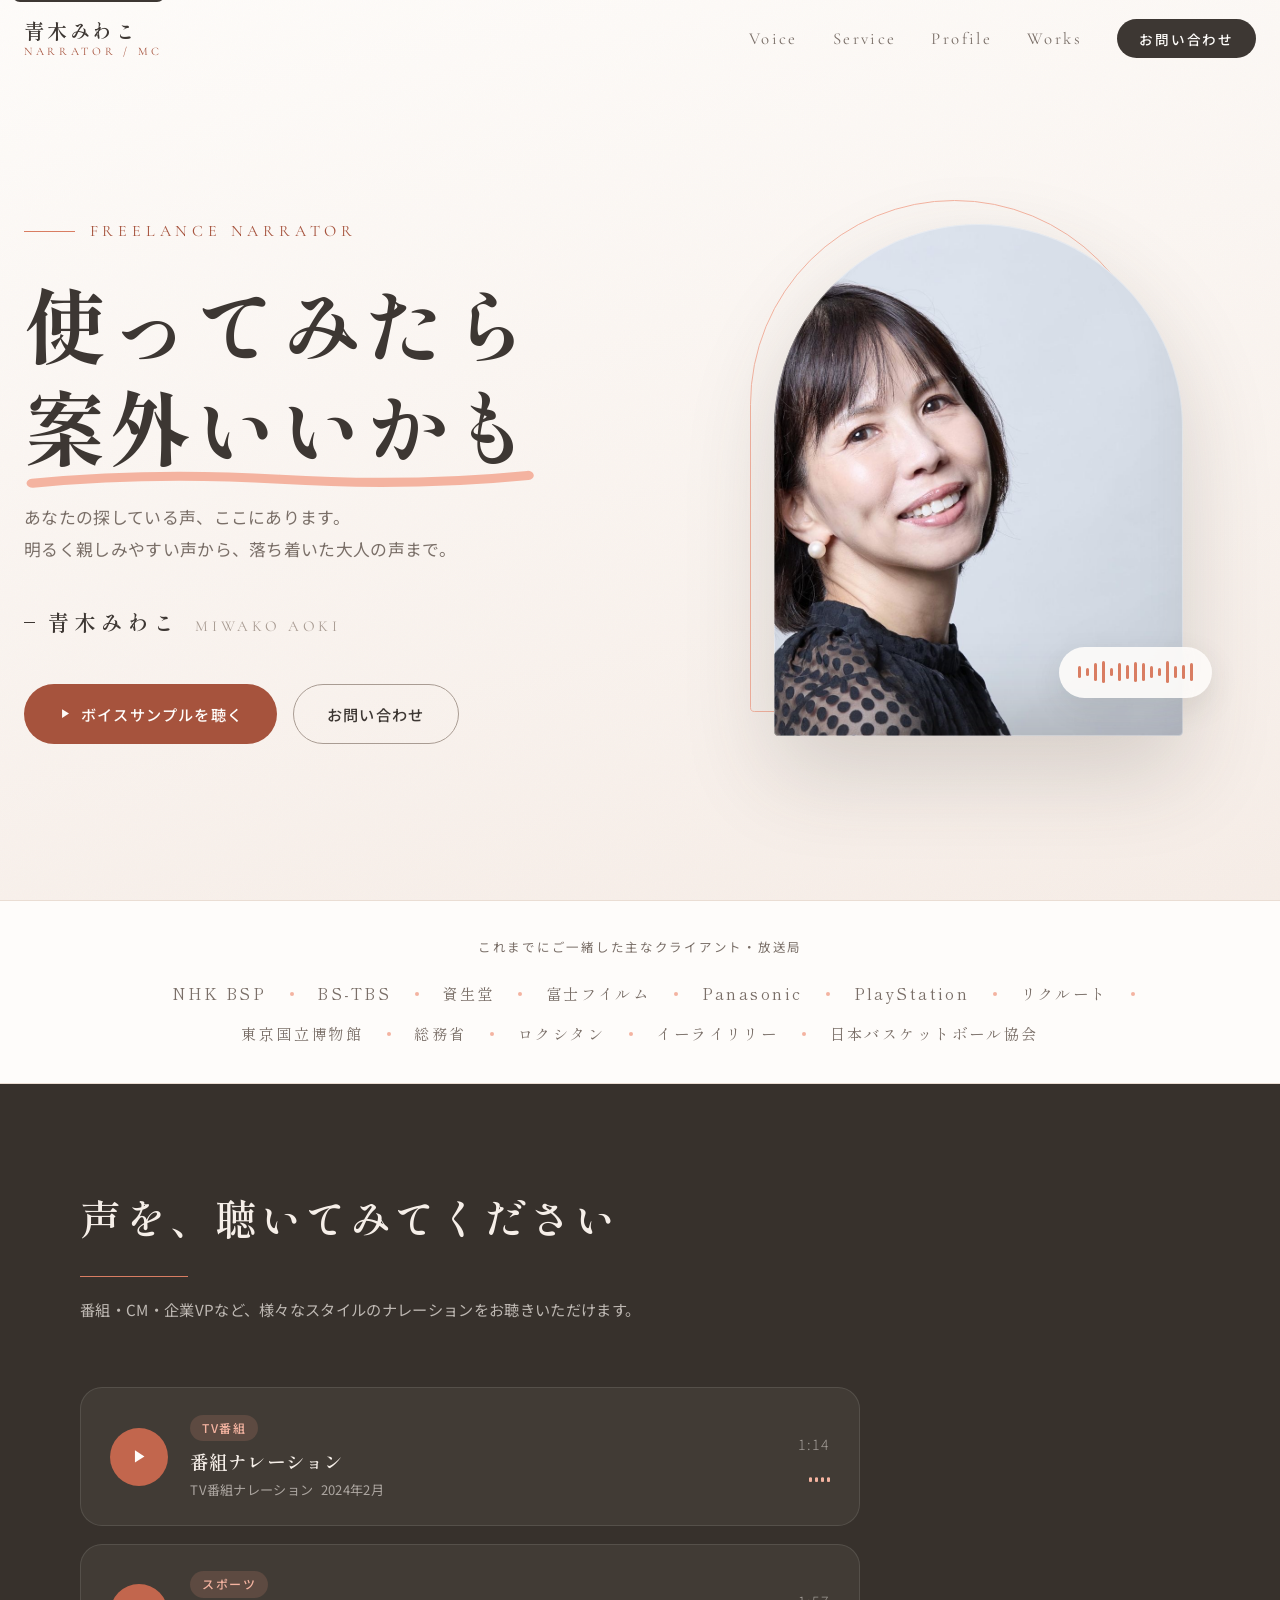
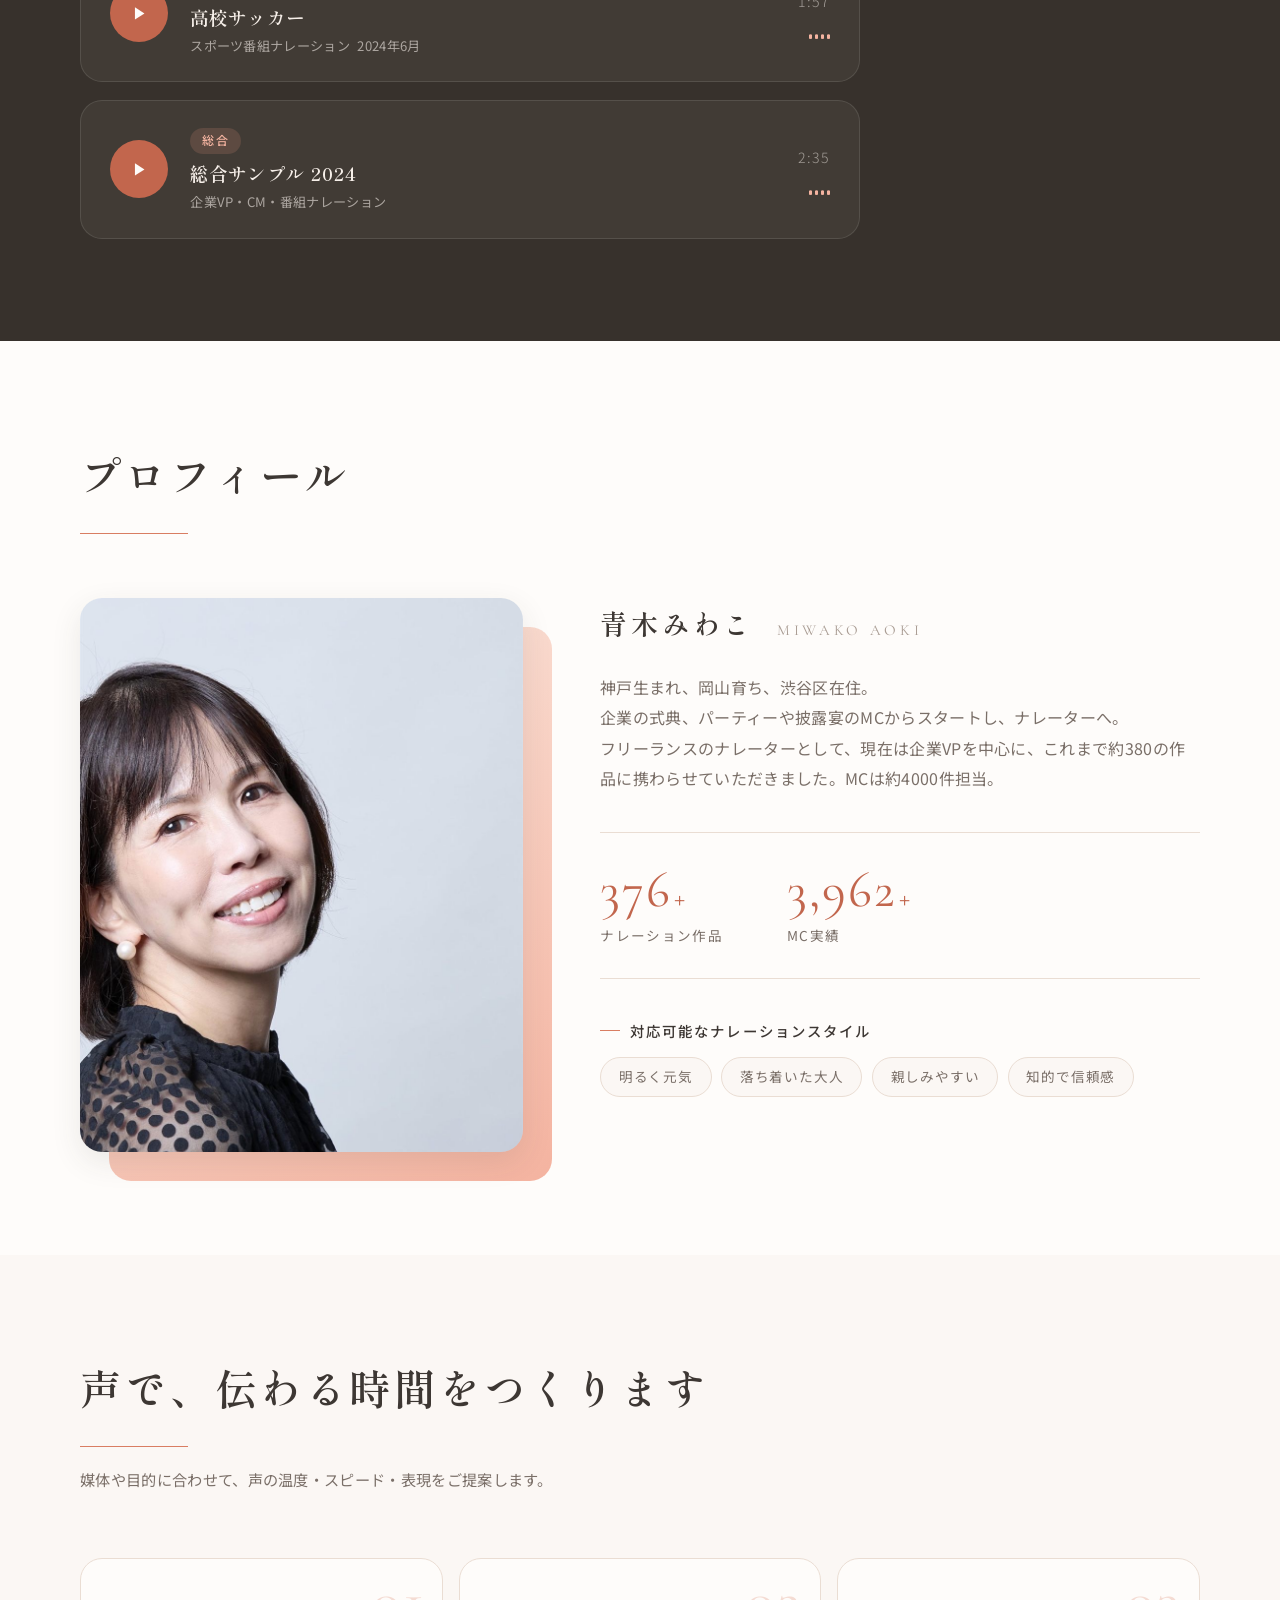
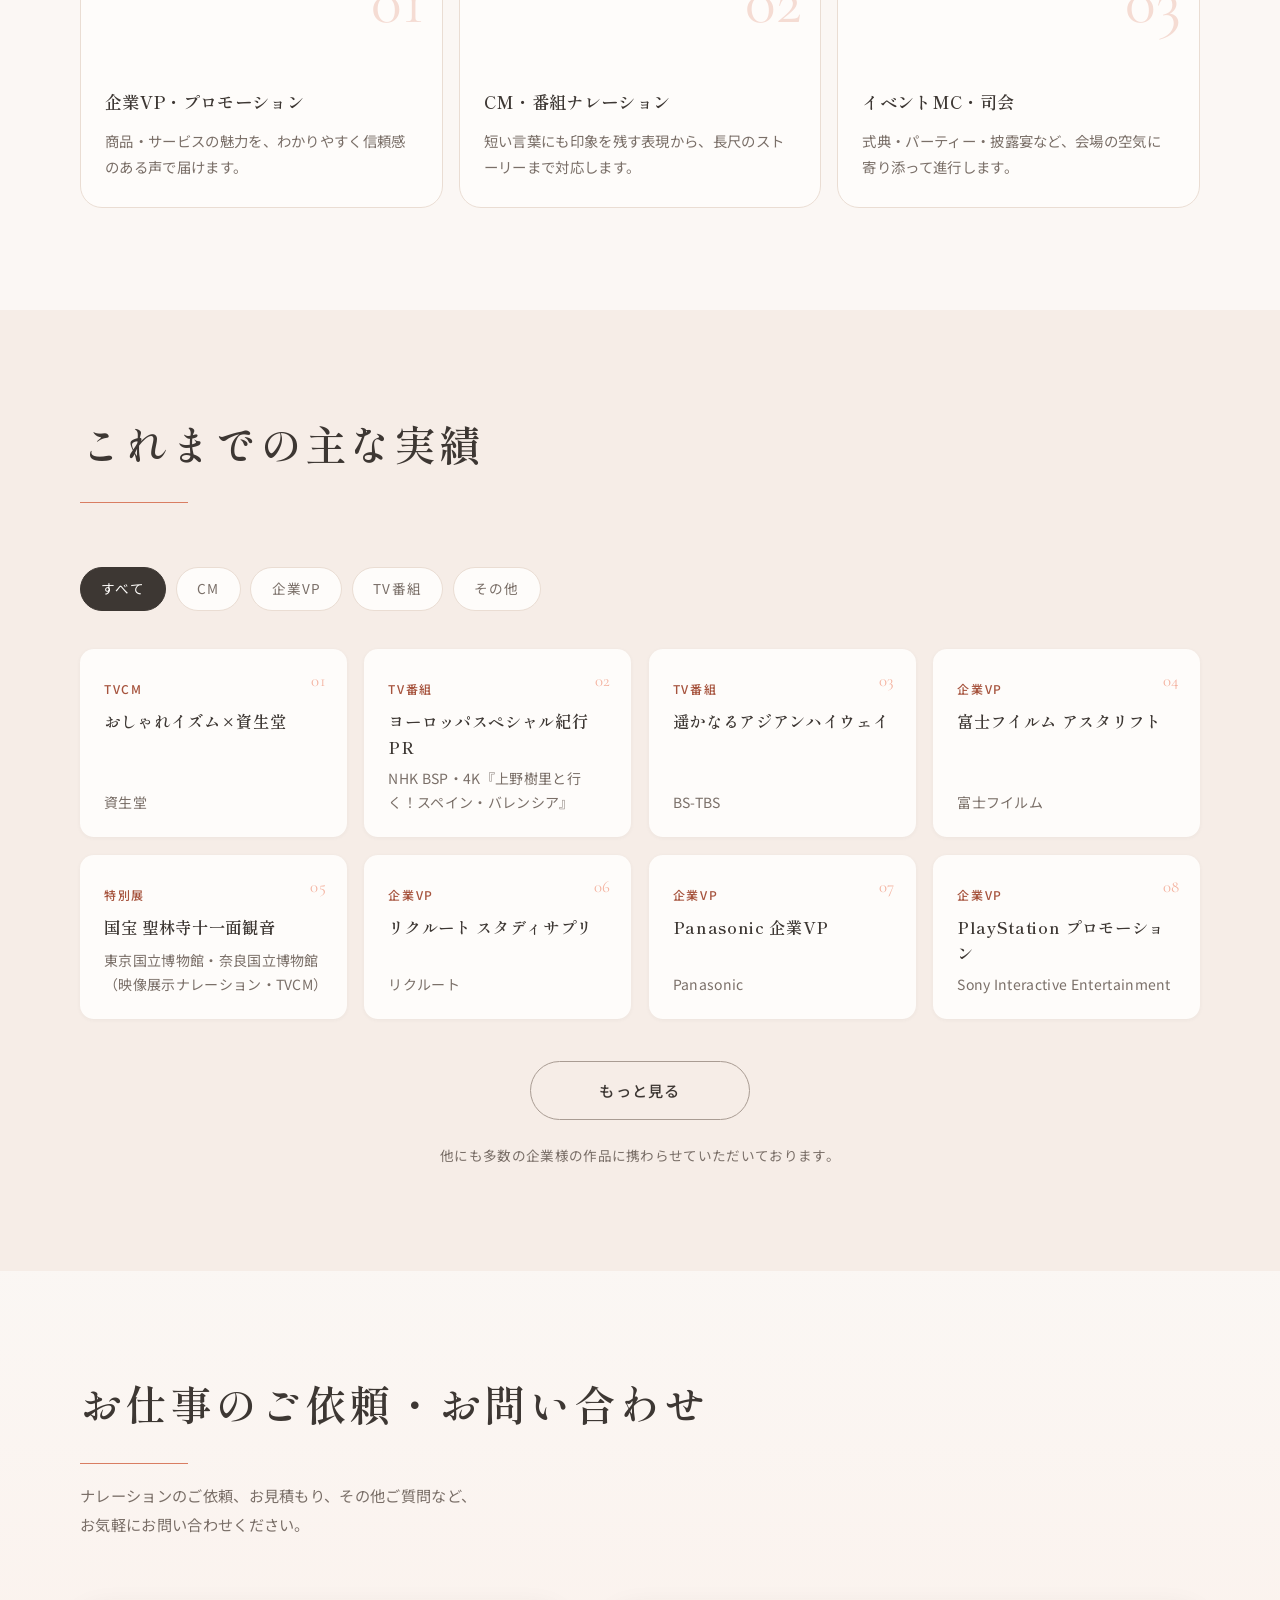
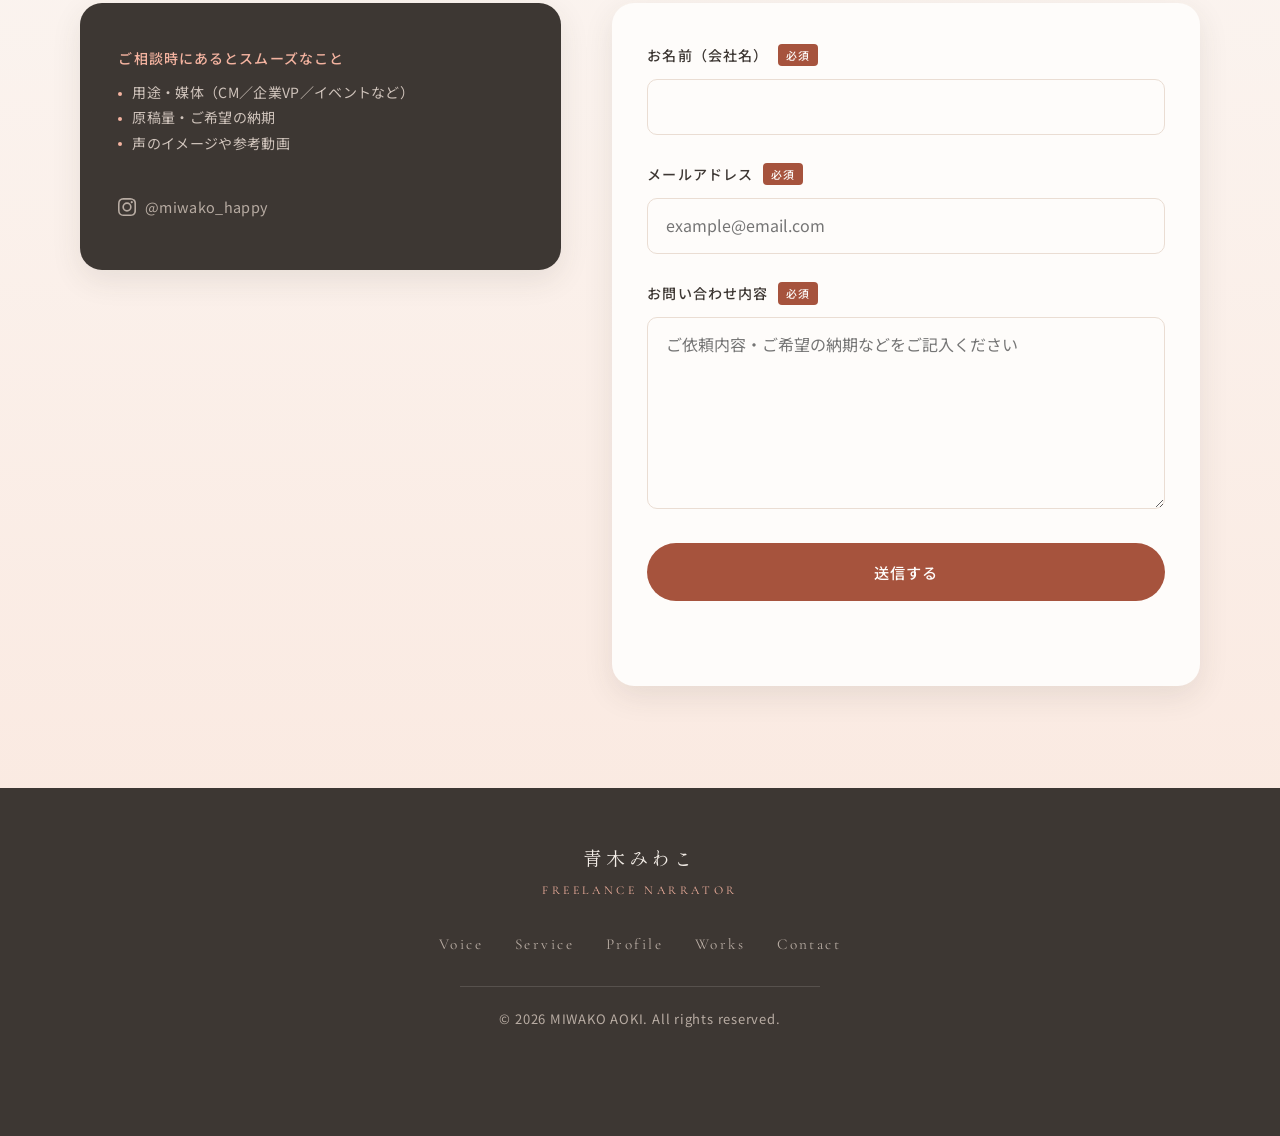
==== commit 985efa87: "Keep mobile contact action in the hero" ====
--- a/index.html
+++ b/index.html
@@ -63,7 +63,7 @@
     <link href="https://fonts.googleapis.com/css2?family=Shippori+Mincho:wght@500;600;700&family=Noto+Sans+JP:wght@300;400;500;700&family=Cormorant+Garamond:wght@300;400&display=swap" rel="stylesheet">
 
     <link rel="stylesheet" href="css/tokens.css?v=20260919-responsive">
-    <link rel="stylesheet" href="css/style.css?v=20260919-contact-stats">
+    <link rel="stylesheet" href="css/style.css?v=20260919-hero-contact">
     <script>document.documentElement.classList.add('js');</script>
 </head>
 <body>
@@ -88,8 +88,6 @@
                     <li><a href="#contact" class="nav-link nav-link--cta">お問い合わせ</a></li>
                 </ul>
             </nav>
-
-            <a href="#contact" class="btn btn--primary header-contact">お問い合わせ</a>
 
             <button class="menu-toggle" id="menuToggle" aria-label="メニューを開く" aria-expanded="false" aria-controls="navMenu">
                 <span></span><span></span>
--- a/css/style.css
+++ b/css/style.css
@@ -162,7 +162,7 @@
 .nav-link--cta, .nav-link--cta.is-active, .nav-link--cta:hover { color: var(--surface); }
 .nav-link--cta:hover { background: var(--coral-ink); }
 
-.menu-toggle, .header-contact { display: none; }
+.menu-toggle { display: none; }
 
 /* ==========================================================================
    Hero
@@ -892,15 +892,6 @@
 
 @media (max-width: 860px) {
     /* --- Mobile nav --- */
-    .header-inner .header-contact {
-        display: inline-flex;
-        flex-shrink: 0;
-        margin-left: auto;
-        margin-right: 0.5rem;
-        padding: 0.6em 1em;
-        font-size: 0.75rem;
-        letter-spacing: 0.04em;
-    }
     .menu-toggle {
         display: grid; place-items: center; gap: 0;
         width: 46px; height: 46px; z-index: 250;
@@ -1055,7 +1046,6 @@
         display: block;
         margin: 0.25rem 0 0;
     }
-    .hero-actions .btn--ghost { display: none; }
 
     .profile-photo {
         width: min(300px, 88vw);
